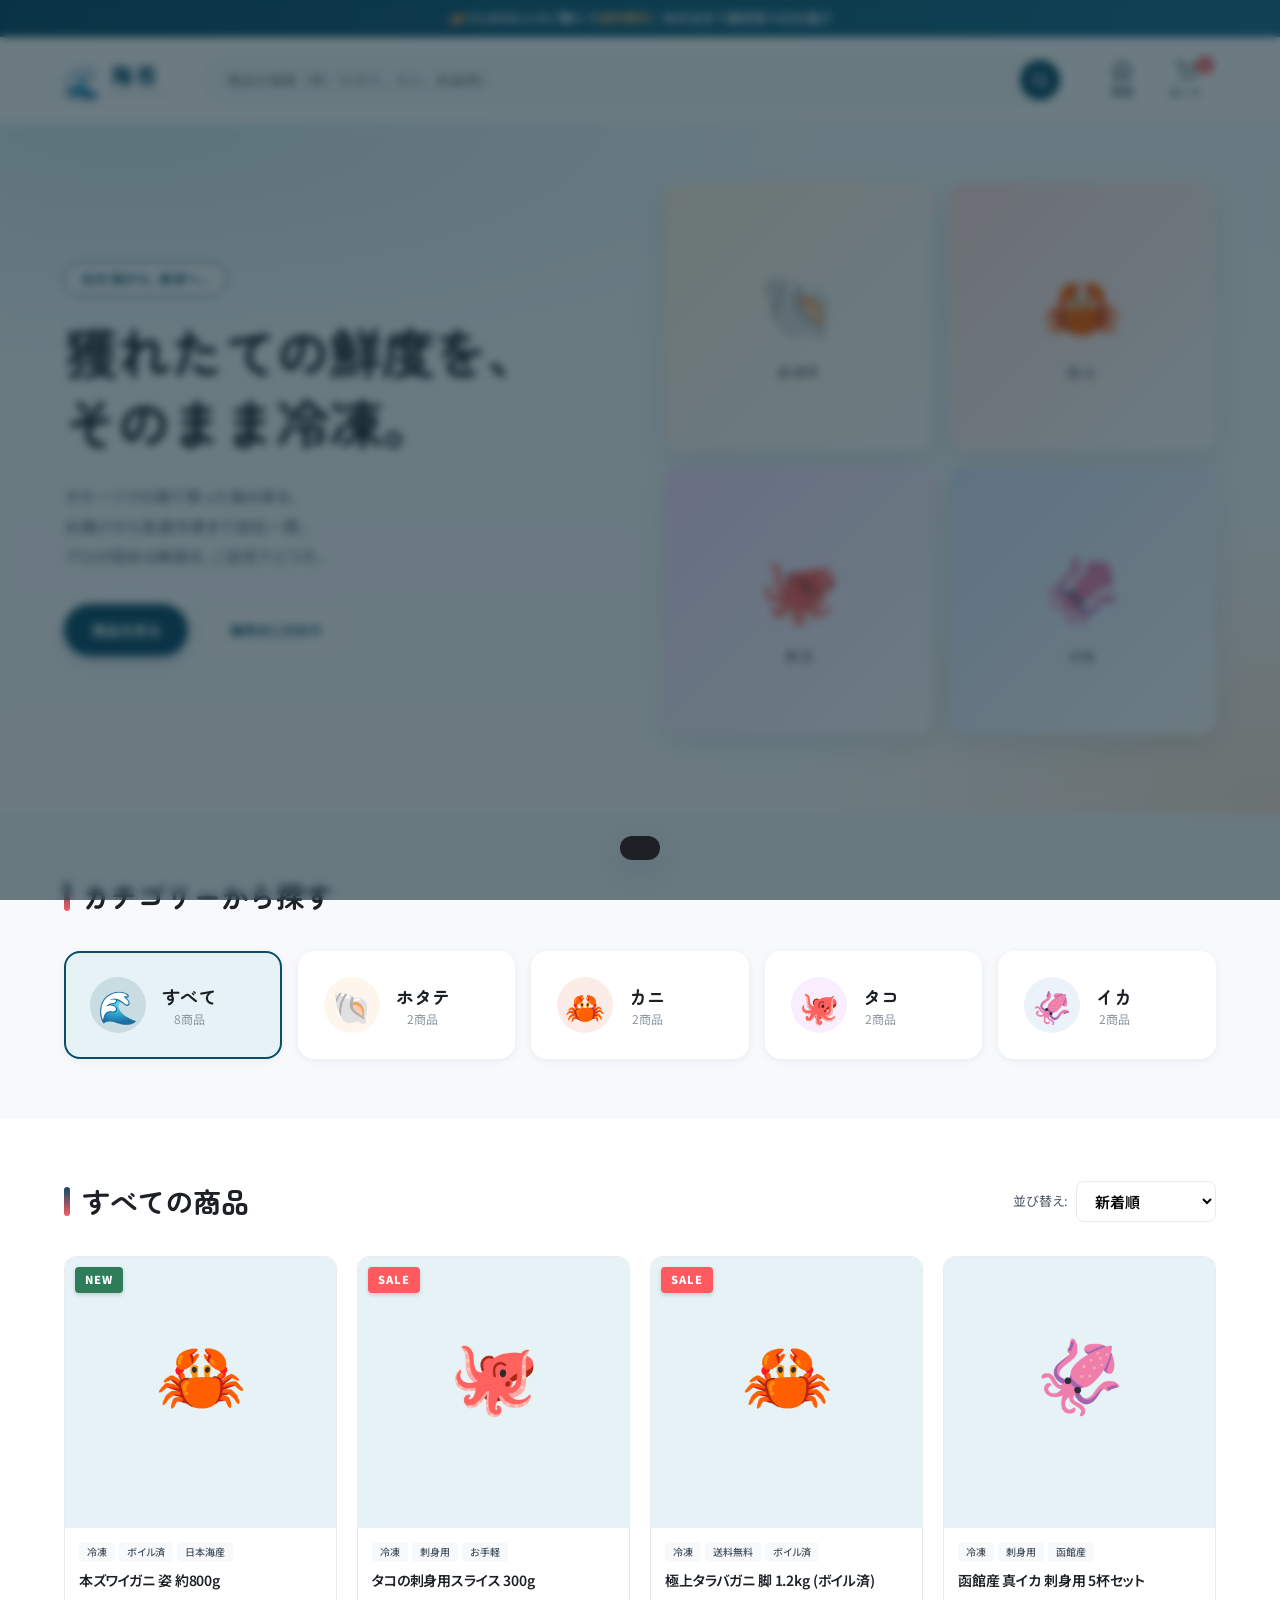
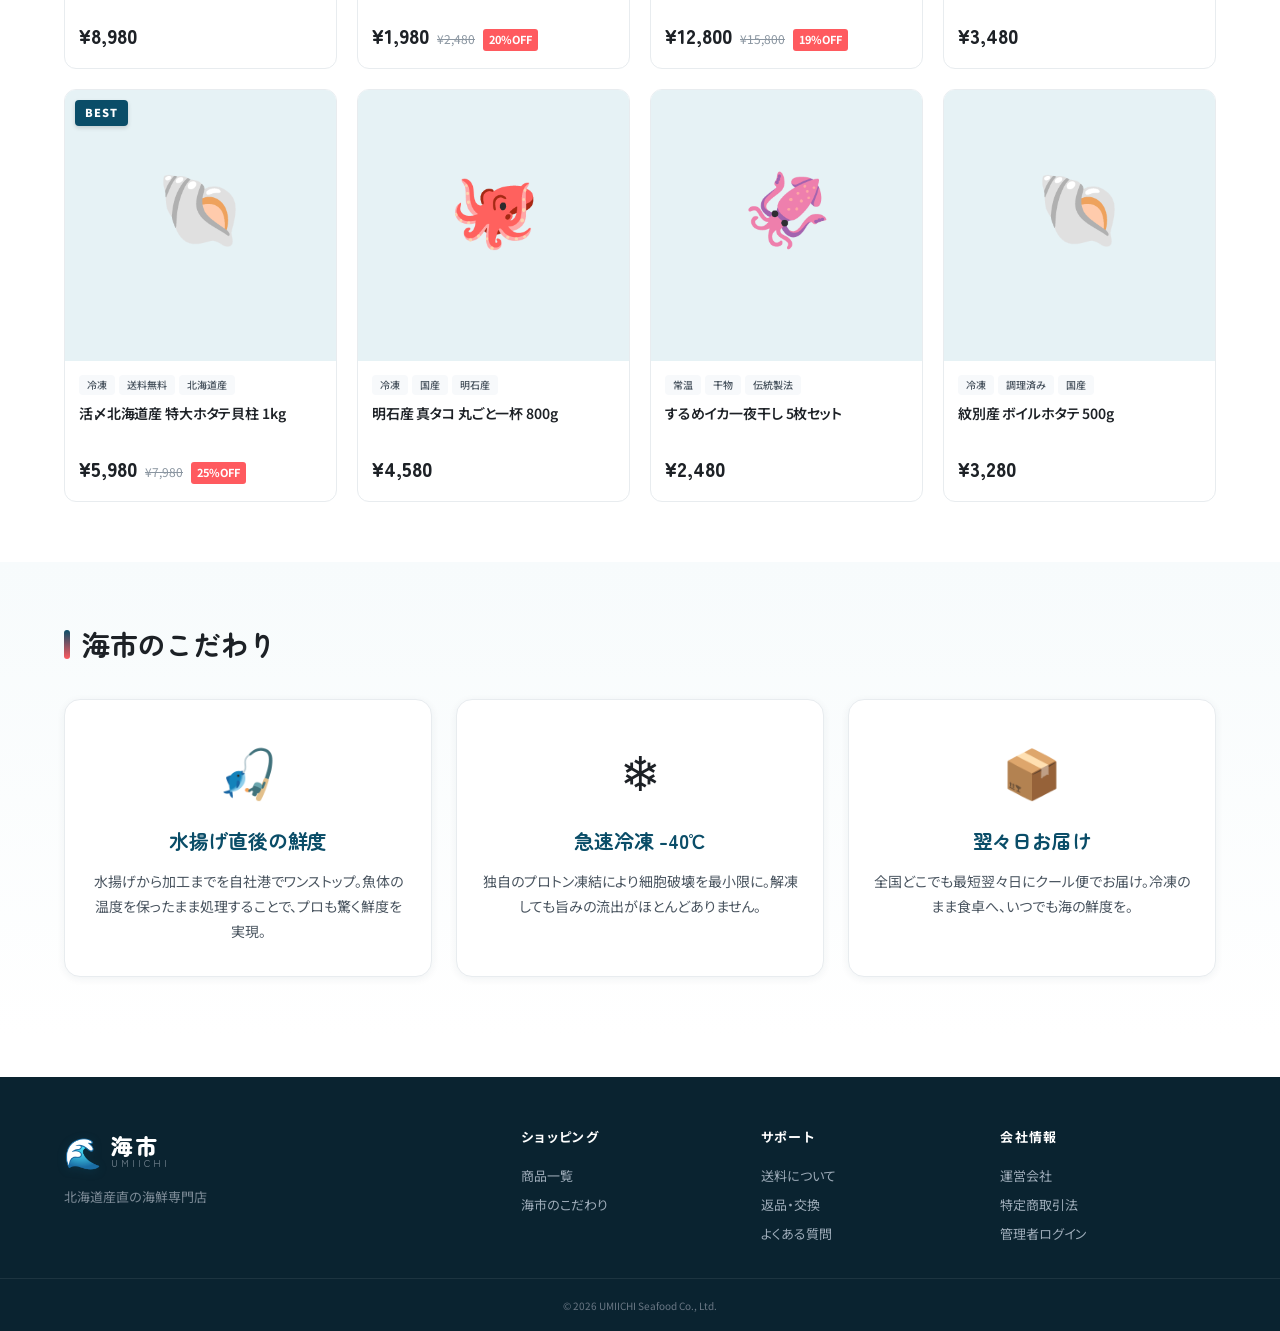
==== index.html @ 190d6d4a "Initial commit: 海市 EC サイト + 店舗管理ページ - 店舗ページ (index.html): Mercari風カードUI、カート、検索、モバイル対応 - 店舗管理ページ (adm" ====
<!DOCTYPE html>
<html lang="ja">
<head>
  <meta charset="UTF-8" />
  <meta name="viewport" content="width=device-width, initial-scale=1.0" />
  <title>海市 -UMIICHI- | 北海道産直 海鮮ECサイト</title>
  <meta name="description" content="北海道オホーツクから直送する新鮮なホタテ・カニ・タコ・イカの水産加工品通販サイト。活〆急速冷凍で鮮度そのまま、ご家庭へ。" />
  <link rel="preconnect" href="https://fonts.googleapis.com" />
  <link rel="preconnect" href="https://fonts.gstatic.com" crossorigin />
  <link href="https://fonts.googleapis.com/css2?family=Noto+Sans+JP:wght@400;500;700;900&family=Zen+Maru+Gothic:wght@500;700;900&display=swap" rel="stylesheet" />
  <link rel="stylesheet" href="css/style.css" />
</head>
<body>

  <!-- ======= TOP NOTICE BAR ======= -->
  <div class="notice-bar">
    <span class="notice-text">🚚 ¥5,000以上のご購入で<b>送料無料</b> / 本日注文で最短翌々日お届け</span>
  </div>

  <!-- ======= HEADER ======= -->
  <header class="site-header">
    <div class="header-inner">
      <a class="logo" href="index.html" aria-label="海市ホーム">
        <span class="logo-mark">🌊</span>
        <span class="logo-text">
          <b>海市</b><small>UMIICHI</small>
        </span>
      </a>

      <form class="search-box" onsubmit="event.preventDefault(); handleSearch();">
        <input id="searchInput" type="search" placeholder="商品を検索（例：ホタテ、カニ、刺身用）" />
        <button type="submit" aria-label="検索">
          <svg width="20" height="20" viewBox="0 0 24 24" fill="none" stroke="currentColor" stroke-width="2.2" stroke-linecap="round"><circle cx="11" cy="11" r="7"/><path d="m20 20-3.5-3.5"/></svg>
        </button>
      </form>

      <nav class="header-nav">
        <a href="admin.html" class="nav-link" title="店舗管理">
          <svg width="22" height="22" viewBox="0 0 24 24" fill="none" stroke="currentColor" stroke-width="2" stroke-linecap="round" stroke-linejoin="round"><path d="M3 9l9-7 9 7v11a2 2 0 0 1-2 2H5a2 2 0 0 1-2-2z"/><polyline points="9 22 9 12 15 12 15 22"/></svg>
          <span>管理</span>
        </a>
        <button class="nav-link cart-btn" onclick="openCart()" title="カート">
          <svg width="22" height="22" viewBox="0 0 24 24" fill="none" stroke="currentColor" stroke-width="2" stroke-linecap="round" stroke-linejoin="round"><circle cx="9" cy="21" r="1"/><circle cx="20" cy="21" r="1"/><path d="M1 1h4l2.68 13.39a2 2 0 0 0 2 1.61h9.72a2 2 0 0 0 2-1.61L23 6H6"/></svg>
          <span>カート</span>
          <span id="cartBadge" class="cart-badge" hidden>0</span>
        </button>
      </nav>
    </div>
  </header>

  <!-- ======= HERO ======= -->
  <section class="hero">
    <div class="hero-inner">
      <div class="hero-text">
        <p class="hero-lead">北の海から、食卓へ。</p>
        <h1 class="hero-title">獲れたての鮮度を、<br/>そのまま冷凍。</h1>
        <p class="hero-desc">オホーツクの海で育った海の幸を、<br/>水揚げから急速冷凍まで自社一貫。<br/>プロが認める鮮度を、ご自宅でどうぞ。</p>
        <div class="hero-cta">
          <a href="#products" class="btn-primary">商品を見る</a>
          <a href="#story" class="btn-ghost">海市のこだわり</a>
        </div>
      </div>
      <div class="hero-visual">
        <div class="hero-card hero-card-1">🐚<span>ホタテ</span></div>
        <div class="hero-card hero-card-2">🦀<span>カニ</span></div>
        <div class="hero-card hero-card-3">🐙<span>タコ</span></div>
        <div class="hero-card hero-card-4">🦑<span>イカ</span></div>
      </div>
    </div>
  </section>

  <!-- ======= CATEGORY BAR ======= -->
  <section class="category-bar" id="products">
    <div class="section-inner">
      <h2 class="section-title">カテゴリーから探す</h2>
      <div class="category-grid" id="categoryGrid"></div>
    </div>
  </section>

  <!-- ======= PRODUCT LIST ======= -->
  <section class="product-section">
    <div class="section-inner">
      <div class="product-header">
        <h2 class="section-title" id="productsTitle">すべての商品</h2>
        <div class="sort-box">
          <label>並び替え:
            <select id="sortSelect" onchange="renderProducts()">
              <option value="newest">新着順</option>
              <option value="price-asc">価格が安い順</option>
              <option value="price-desc">価格が高い順</option>
            </select>
          </label>
        </div>
      </div>
      <div class="product-grid" id="productGrid"></div>
      <div id="emptyState" class="empty-state" hidden>
        <p>該当する商品が見つかりませんでした。</p>
      </div>
    </div>
  </section>

  <!-- ======= STORY ======= -->
  <section class="story" id="story">
    <div class="section-inner">
      <h2 class="section-title">海市のこだわり</h2>
      <div class="story-grid">
        <div class="story-card">
          <div class="story-icon">🎣</div>
          <h3>水揚げ直後の鮮度</h3>
          <p>水揚げから加工までを自社港でワンストップ。魚体の温度を保ったまま処理することで、プロも驚く鮮度を実現。</p>
        </div>
        <div class="story-card">
          <div class="story-icon">❄️</div>
          <h3>急速冷凍 -40℃</h3>
          <p>独自のプロトン凍結により細胞破壊を最小限に。解凍しても旨みの流出がほとんどありません。</p>
        </div>
        <div class="story-card">
          <div class="story-icon">📦</div>
          <h3>翌々日お届け</h3>
          <p>全国どこでも最短翌々日にクール便でお届け。冷凍のまま食卓へ、いつでも海の鮮度を。</p>
        </div>
      </div>
    </div>
  </section>

  <!-- ======= FOOTER ======= -->
  <footer class="site-footer">
    <div class="footer-inner">
      <div class="footer-brand">
        <div class="logo">
          <span class="logo-mark">🌊</span>
          <span class="logo-text"><b>海市</b><small>UMIICHI</small></span>
        </div>
        <p class="footer-tag">北海道産直の海鮮専門店</p>
      </div>
      <div class="footer-links">
        <div>
          <h4>ショッピング</h4>
          <a href="#products">商品一覧</a>
          <a href="#story">海市のこだわり</a>
        </div>
        <div>
          <h4>サポート</h4>
          <a href="#">送料について</a>
          <a href="#">返品・交換</a>
          <a href="#">よくある質問</a>
        </div>
        <div>
          <h4>会社情報</h4>
          <a href="#">運営会社</a>
          <a href="#">特定商取引法</a>
          <a href="admin.html">管理者ログイン</a>
        </div>
      </div>
    </div>
    <div class="footer-bottom">
      <small>© 2026 UMIICHI Seafood Co., Ltd.</small>
    </div>
  </footer>

  <!-- ======= PRODUCT DETAIL MODAL ======= -->
  <div class="modal" id="productModal" hidden>
    <div class="modal-backdrop" onclick="closeModal()"></div>
    <div class="modal-panel">
      <button class="modal-close" onclick="closeModal()" aria-label="閉じる">✕</button>
      <div id="productDetail"></div>
    </div>
  </div>

  <!-- ======= CART DRAWER ======= -->
  <div class="cart-drawer" id="cartDrawer" hidden>
    <div class="cart-backdrop" onclick="closeCart()"></div>
    <aside class="cart-panel">
      <header class="cart-header">
        <h3>ショッピングカート</h3>
        <button class="cart-close" onclick="closeCart()" aria-label="閉じる">✕</button>
      </header>
      <div class="cart-body" id="cartBody"></div>
      <footer class="cart-footer" id="cartFooter"></footer>
    </aside>
  </div>

  <!-- ======= TOAST ======= -->
  <div class="toast" id="toast" hidden></div>

  <script src="js/data.js"></script>
  <script src="js/shop.js"></script>
</body>
</html>
---- css/style.css ----
/* =====================================================
   海市 -UMIICHI- EC サイトスタイル
   モダン / Mercari風カード / 海の色をアクセントに
   ===================================================== */

:root {
  --c-primary: #0a4d68;
  --c-primary-dark: #053447;
  --c-accent: #ff5a5f;
  --c-accent-dark: #e63946;
  --c-gold: #f5b971;
  --c-ink: #1d2126;
  --c-ink-2: #4a5560;
  --c-ink-3: #8b96a1;
  --c-line: #e8ecef;
  --c-line-2: #f2f5f7;
  --c-bg: #ffffff;
  --c-bg-soft: #f7f9fb;
  --c-bg-blue: #e6f2f5;
  --radius: 12px;
  --radius-lg: 16px;
  --shadow: 0 2px 8px rgba(14, 47, 64, .06);
  --shadow-lg: 0 10px 30px rgba(14, 47, 64, .12);
  --trans: .2s cubic-bezier(.4,.0,.2,1);
  --container: 1200px;
}

/* ==== Reset ==== */
*, *::before, *::after { box-sizing: border-box; }
html, body { margin: 0; padding: 0; }
body {
  font-family: 'Noto Sans JP', -apple-system, BlinkMacSystemFont, 'Segoe UI', system-ui, sans-serif;
  background: var(--c-bg);
  color: var(--c-ink);
  line-height: 1.6;
  -webkit-font-smoothing: antialiased;
  font-feature-settings: 'palt';
}
a { color: inherit; text-decoration: none; }
img { max-width: 100%; display: block; }
button { font-family: inherit; border: 0; background: none; cursor: pointer; color: inherit; }
h1, h2, h3, h4 { margin: 0; font-weight: 700; letter-spacing: -.01em; }
input, select, textarea { font-family: inherit; font-size: 15px; }

/* ==== Notice Bar ==== */
.notice-bar {
  background: linear-gradient(90deg, #0a4d68, #1a6f8e);
  color: #fff;
  text-align: center;
  font-size: 13px;
  padding: 8px 16px;
  font-weight: 500;
  letter-spacing: .02em;
}
.notice-bar b { color: var(--c-gold); }

/* ==== Header ==== */
.site-header {
  position: sticky; top: 0; z-index: 50;
  background: rgba(255,255,255,.97);
  backdrop-filter: blur(10px);
  border-bottom: 1px solid var(--c-line);
}
.header-inner {
  max-width: var(--container);
  margin: 0 auto;
  padding: 14px 24px;
  display: grid;
  grid-template-columns: auto 1fr auto;
  align-items: center;
  gap: 32px;
}
.logo {
  display: inline-flex; align-items: center; gap: 10px;
  font-family: 'Zen Maru Gothic', sans-serif;
}
.logo-mark { font-size: 30px; filter: drop-shadow(0 2px 4px rgba(10,77,104,.3)); }
.logo-text { display: flex; flex-direction: column; line-height: 1; }
.logo-text b { font-size: 22px; letter-spacing: .08em; color: var(--c-primary); font-weight: 900; }
.logo-text small { font-size: 10px; letter-spacing: .3em; color: var(--c-ink-3); margin-top: 2px; }

.search-box {
  display: flex;
  background: var(--c-bg-soft);
  border-radius: 999px;
  padding: 4px 4px 4px 20px;
  align-items: center;
  border: 1.5px solid transparent;
  transition: var(--trans);
}
.search-box:focus-within {
  background: #fff;
  border-color: var(--c-primary);
  box-shadow: 0 0 0 4px rgba(10,77,104,.08);
}
.search-box input {
  flex: 1;
  border: 0;
  background: transparent;
  outline: none;
  padding: 10px 4px;
  font-size: 14px;
}
.search-box button {
  width: 40px; height: 40px;
  display: grid; place-items: center;
  background: var(--c-primary);
  color: #fff;
  border-radius: 999px;
  transition: var(--trans);
}
.search-box button:hover { background: var(--c-primary-dark); }

.header-nav { display: flex; gap: 8px; align-items: center; }
.nav-link {
  position: relative;
  display: inline-flex; flex-direction: column; align-items: center;
  padding: 8px 14px;
  border-radius: 10px;
  font-size: 11px;
  font-weight: 600;
  color: var(--c-ink-2);
  transition: var(--trans);
}
.nav-link:hover { background: var(--c-bg-soft); color: var(--c-primary); }
.nav-link span { margin-top: 2px; }
.cart-badge {
  position: absolute; top: 2px; right: 2px;
  min-width: 18px; height: 18px;
  background: var(--c-accent);
  color: #fff;
  font-size: 10px;
  border-radius: 999px;
  display: grid; place-items: center;
  padding: 0 5px;
  font-weight: 700;
}

/* ==== Hero ==== */
.hero {
  background:
    radial-gradient(1200px 400px at 10% 0%, #d8ecf1 0%, transparent 60%),
    radial-gradient(800px 500px at 100% 100%, #fde6d3 0%, transparent 60%),
    linear-gradient(180deg, #f7fbfc 0%, #ffffff 100%);
  overflow: hidden;
}
.hero-inner {
  max-width: var(--container);
  margin: 0 auto;
  padding: 60px 24px 80px;
  display: grid;
  grid-template-columns: 1fr 1fr;
  gap: 50px;
  align-items: center;
}
.hero-lead {
  display: inline-block;
  background: #fff;
  border: 1.5px solid var(--c-primary);
  color: var(--c-primary);
  padding: 6px 16px;
  border-radius: 999px;
  font-size: 13px;
  font-weight: 700;
  letter-spacing: .1em;
  margin: 0 0 20px;
}
.hero-title {
  font-family: 'Zen Maru Gothic', sans-serif;
  font-size: clamp(32px, 4.5vw, 54px);
  line-height: 1.3;
  color: var(--c-ink);
  letter-spacing: -.02em;
  margin-bottom: 24px;
}
.hero-desc {
  color: var(--c-ink-2);
  font-size: 16px;
  line-height: 1.9;
  margin-bottom: 32px;
}
.hero-cta { display: flex; gap: 12px; flex-wrap: wrap; }
.btn-primary, .btn-ghost {
  padding: 14px 28px;
  border-radius: 999px;
  font-weight: 700;
  font-size: 14px;
  transition: var(--trans);
  display: inline-flex; align-items: center; gap: 8px;
}
.btn-primary {
  background: var(--c-primary);
  color: #fff;
  box-shadow: 0 6px 16px rgba(10,77,104,.25);
}
.btn-primary:hover { background: var(--c-primary-dark); transform: translateY(-2px); box-shadow: 0 10px 20px rgba(10,77,104,.3); }
.btn-ghost {
  background: #fff;
  color: var(--c-primary);
  border: 1.5px solid var(--c-line);
}
.btn-ghost:hover { border-color: var(--c-primary); background: var(--c-bg-blue); }

.hero-visual {
  display: grid;
  grid-template-columns: 1fr 1fr;
  gap: 16px;
  position: relative;
}
.hero-card {
  aspect-ratio: 1;
  background: #fff;
  border-radius: var(--radius-lg);
  box-shadow: var(--shadow-lg);
  display: flex; flex-direction: column;
  align-items: center; justify-content: center;
  font-size: 64px;
  gap: 8px;
  transition: transform .4s ease;
  position: relative;
  overflow: hidden;
}
.hero-card span {
  font-size: 14px;
  font-weight: 700;
  color: var(--c-ink-2);
  letter-spacing: .1em;
}
.hero-card::after {
  content: '';
  position: absolute; inset: 0;
  background: linear-gradient(135deg, transparent 60%, rgba(255,255,255,.4));
  pointer-events: none;
}
.hero-card:hover { transform: translateY(-4px) rotate(-1deg); }
.hero-card-1 { background: linear-gradient(135deg, #fff3e0, #fff); }
.hero-card-2 { background: linear-gradient(135deg, #ffe0dd, #fff); }
.hero-card-3 { background: linear-gradient(135deg, #f3e0ff, #fff); }
.hero-card-4 { background: linear-gradient(135deg, #dde8ff, #fff); }

/* ==== Section Common ==== */
.section-inner {
  max-width: var(--container);
  margin: 0 auto;
  padding: 60px 24px;
}
.section-title {
  font-family: 'Zen Maru Gothic', sans-serif;
  font-size: 28px;
  margin-bottom: 32px;
  position: relative;
  padding-left: 18px;
}
.section-title::before {
  content: '';
  position: absolute;
  left: 0; top: 8px; bottom: 8px;
  width: 6px;
  background: linear-gradient(180deg, var(--c-primary), var(--c-accent));
  border-radius: 3px;
}

/* ==== Category Bar ==== */
.category-bar { background: var(--c-bg-soft); }
.category-grid {
  display: grid;
  grid-template-columns: repeat(auto-fit, minmax(180px, 1fr));
  gap: 16px;
}
.category-card {
  background: #fff;
  border: 2px solid transparent;
  border-radius: var(--radius-lg);
  padding: 24px;
  display: flex; align-items: center; gap: 16px;
  transition: var(--trans);
  cursor: pointer;
  box-shadow: var(--shadow);
}
.category-card:hover {
  border-color: var(--c-primary);
  transform: translateY(-3px);
  box-shadow: var(--shadow-lg);
}
.category-card.active {
  border-color: var(--c-primary);
  background: var(--c-bg-blue);
}
.category-emoji {
  width: 56px; height: 56px;
  border-radius: 50%;
  display: grid; place-items: center;
  font-size: 32px;
  flex-shrink: 0;
}
.category-label b { display: block; font-size: 18px; font-family: 'Zen Maru Gothic', sans-serif; }
.category-label small { color: var(--c-ink-3); font-size: 12px; }

/* ==== Product Section ==== */
.product-section { background: var(--c-bg); }
.product-header {
  display: flex; align-items: center; justify-content: space-between;
  margin-bottom: 32px;
  flex-wrap: wrap;
  gap: 16px;
}
.product-header .section-title { margin-bottom: 0; }
.sort-box label {
  display: inline-flex; align-items: center; gap: 8px;
  font-size: 13px;
  color: var(--c-ink-2);
}
.sort-box select {
  padding: 8px 14px;
  border-radius: 8px;
  border: 1.5px solid var(--c-line);
  background: #fff;
  font-weight: 600;
  cursor: pointer;
  outline: none;
  transition: var(--trans);
}
.sort-box select:focus { border-color: var(--c-primary); }

.product-grid {
  display: grid;
  grid-template-columns: repeat(auto-fill, minmax(240px, 1fr));
  gap: 20px;
}
.product-card {
  background: #fff;
  border-radius: var(--radius);
  overflow: hidden;
  transition: var(--trans);
  cursor: pointer;
  border: 1px solid var(--c-line);
  display: flex; flex-direction: column;
}
.product-card:hover {
  transform: translateY(-4px);
  box-shadow: var(--shadow-lg);
  border-color: var(--c-primary);
}
.product-thumb {
  position: relative;
  aspect-ratio: 1;
  background: var(--c-bg-soft);
  overflow: hidden;
}
.product-thumb img {
  width: 100%; height: 100%;
  object-fit: cover;
  transition: transform .4s ease;
}
.product-card:hover .product-thumb img { transform: scale(1.05); }
.product-badge {
  position: absolute;
  top: 10px; left: 10px;
  padding: 4px 10px;
  font-size: 11px;
  font-weight: 900;
  letter-spacing: .08em;
  border-radius: 4px;
  color: #fff;
  box-shadow: 0 2px 4px rgba(0,0,0,.15);
}
.product-badge.BEST { background: var(--c-primary); }
.product-badge.SALE { background: var(--c-accent); }
.product-badge.NEW  { background: #2d7d5b; }
.stock-label {
  position: absolute;
  top: 10px; right: 10px;
  padding: 4px 8px;
  background: rgba(255,255,255,.95);
  border-radius: 4px;
  font-size: 10px;
  font-weight: 700;
  color: var(--c-ink-2);
}
.stock-label.low { color: var(--c-accent); }

.product-info {
  padding: 14px 14px 16px;
  display: flex; flex-direction: column;
  gap: 8px;
  flex: 1;
}
.product-tags { display: flex; gap: 4px; flex-wrap: wrap; }
.product-tag {
  font-size: 10px;
  padding: 2px 8px;
  background: var(--c-bg-soft);
  color: var(--c-ink-2);
  border-radius: 4px;
  font-weight: 500;
}
.product-name {
  font-size: 14px;
  font-weight: 600;
  line-height: 1.5;
  color: var(--c-ink);
  display: -webkit-box;
  -webkit-line-clamp: 2;
  -webkit-box-orient: vertical;
  overflow: hidden;
  min-height: 42px;
}
.product-price-row { display: flex; align-items: baseline; gap: 8px; margin-top: auto; }
.product-price {
  font-size: 20px;
  font-weight: 900;
  color: var(--c-ink);
  font-family: 'Zen Maru Gothic', sans-serif;
}
.product-price-original {
  font-size: 12px;
  color: var(--c-ink-3);
  text-decoration: line-through;
}
.product-discount {
  font-size: 11px;
  background: var(--c-accent);
  color: #fff;
  padding: 2px 6px;
  border-radius: 3px;
  font-weight: 700;
}

/* Empty */
.empty-state {
  text-align: center;
  padding: 80px 20px;
  color: var(--c-ink-3);
}

/* ==== Story ==== */
.story { background: linear-gradient(180deg, #f7fbfc, #fff); }
.story-grid {
  display: grid;
  grid-template-columns: repeat(auto-fit, minmax(260px, 1fr));
  gap: 24px;
}
.story-card {
  background: #fff;
  border-radius: var(--radius-lg);
  padding: 32px 24px;
  text-align: center;
  box-shadow: var(--shadow);
  transition: var(--trans);
  border: 1px solid var(--c-line);
}
.story-card:hover { transform: translateY(-4px); box-shadow: var(--shadow-lg); }
.story-icon { font-size: 48px; margin-bottom: 16px; }
.story-card h3 {
  font-family: 'Zen Maru Gothic', sans-serif;
  font-size: 20px;
  margin-bottom: 12px;
  color: var(--c-primary);
}
.story-card p {
  color: var(--c-ink-2);
  font-size: 14px;
  line-height: 1.8;
  margin: 0;
}

/* ==== Footer ==== */
.site-footer { background: #0a2330; color: #cfd7df; margin-top: 40px; }
.footer-inner {
  max-width: var(--container);
  margin: 0 auto;
  padding: 50px 24px 30px;
  display: grid;
  grid-template-columns: 1.2fr 2fr;
  gap: 40px;
}
.footer-brand .logo-text b { color: #fff; }
.footer-brand .logo-text small { color: #7d8b97; }
.footer-tag { font-size: 13px; color: #7d8b97; margin-top: 12px; }
.footer-links {
  display: grid;
  grid-template-columns: repeat(3, 1fr);
  gap: 24px;
}
.footer-links h4 {
  font-size: 13px;
  color: #fff;
  letter-spacing: .1em;
  margin-bottom: 14px;
}
.footer-links a {
  display: block;
  font-size: 13px;
  padding: 4px 0;
  color: #9dabb8;
  transition: var(--trans);
}
.footer-links a:hover { color: #fff; }
.footer-bottom {
  border-top: 1px solid rgba(255,255,255,.08);
  text-align: center;
  padding: 16px;
  color: #6a7784;
  font-size: 12px;
}

/* ==== Modal ==== */
.modal { position: fixed; inset: 0; z-index: 100; display: grid; place-items: center; }
.modal-backdrop { position: absolute; inset: 0; background: rgba(10,35,48,.6); backdrop-filter: blur(4px); animation: fade .2s; }
.modal-panel {
  position: relative;
  width: min(920px, 94vw);
  max-height: 92vh;
  background: #fff;
  border-radius: var(--radius-lg);
  overflow: auto;
  animation: rise .3s cubic-bezier(.16,1,.3,1);
  box-shadow: 0 30px 80px rgba(0,0,0,.3);
}
.modal-close {
  position: absolute; top: 14px; right: 14px;
  width: 36px; height: 36px;
  background: #fff;
  border-radius: 50%;
  box-shadow: var(--shadow);
  display: grid; place-items: center;
  font-size: 16px; z-index: 2;
  transition: var(--trans);
}
.modal-close:hover { background: var(--c-bg-soft); }
@keyframes fade { from { opacity: 0 } to { opacity: 1 } }
@keyframes rise { from { opacity: 0; transform: translateY(40px) scale(.97) } to { opacity: 1; transform: none } }

/* Product detail */
.pd-wrap { display: grid; grid-template-columns: 1fr 1fr; }
.pd-image {
  aspect-ratio: 1;
  background: var(--c-bg-soft);
  position: relative;
}
.pd-image img { width: 100%; height: 100%; object-fit: cover; }
.pd-image .product-badge { font-size: 13px; padding: 6px 14px; top: 16px; left: 16px; }
.pd-content { padding: 40px 36px; display: flex; flex-direction: column; gap: 14px; }
.pd-category {
  display: inline-flex; align-items: center; gap: 6px;
  align-self: flex-start;
  padding: 4px 12px;
  background: var(--c-bg-blue);
  color: var(--c-primary);
  border-radius: 999px;
  font-size: 12px;
  font-weight: 700;
}
.pd-title {
  font-family: 'Zen Maru Gothic', sans-serif;
  font-size: 24px;
  line-height: 1.4;
}
.pd-price-row { display: flex; align-items: baseline; gap: 12px; flex-wrap: wrap; }
.pd-price { font-size: 36px; font-weight: 900; color: var(--c-ink); font-family: 'Zen Maru Gothic', sans-serif; }
.pd-price-original { font-size: 15px; color: var(--c-ink-3); text-decoration: line-through; }
.pd-tax { font-size: 12px; color: var(--c-ink-3); margin-top: -8px; }
.pd-tags { display: flex; flex-wrap: wrap; gap: 6px; }
.pd-tags .product-tag { font-size: 11px; padding: 4px 10px; }
.pd-desc {
  font-size: 14px;
  line-height: 1.9;
  color: var(--c-ink-2);
  background: var(--c-bg-soft);
  padding: 16px;
  border-radius: 10px;
  border-left: 3px solid var(--c-primary);
}
.pd-stock { font-size: 13px; color: var(--c-ink-2); }
.pd-stock b { color: var(--c-primary); }
.pd-qty-row { display: flex; align-items: center; gap: 16px; margin-top: 10px; }
.pd-qty {
  display: inline-flex; align-items: center;
  border: 1.5px solid var(--c-line);
  border-radius: 999px;
  overflow: hidden;
}
.pd-qty button {
  width: 40px; height: 40px;
  font-size: 18px;
  font-weight: 700;
  color: var(--c-primary);
  transition: var(--trans);
}
.pd-qty button:hover { background: var(--c-bg-soft); }
.pd-qty input {
  width: 50px;
  text-align: center;
  border: 0;
  outline: none;
  font-weight: 700;
  font-size: 16px;
}
.pd-actions { display: flex; gap: 10px; margin-top: 8px; }
.pd-actions .btn-primary { flex: 1; padding: 16px; font-size: 15px; justify-content: center; }

/* ==== Cart Drawer ==== */
.cart-drawer { position: fixed; inset: 0; z-index: 100; }
.cart-backdrop { position: absolute; inset: 0; background: rgba(10,35,48,.6); backdrop-filter: blur(4px); animation: fade .2s; }
.cart-panel {
  position: absolute;
  right: 0; top: 0; bottom: 0;
  width: min(420px, 92vw);
  background: #fff;
  display: flex; flex-direction: column;
  animation: slideIn .3s cubic-bezier(.16,1,.3,1);
  box-shadow: -20px 0 50px rgba(0,0,0,.15);
}
@keyframes slideIn { from { transform: translateX(100%) } to { transform: none } }
.cart-header {
  display: flex; justify-content: space-between; align-items: center;
  padding: 20px 24px;
  border-bottom: 1px solid var(--c-line);
}
.cart-header h3 { font-size: 18px; }
.cart-close {
  width: 36px; height: 36px;
  border-radius: 50%;
  font-size: 16px;
  transition: var(--trans);
}
.cart-close:hover { background: var(--c-bg-soft); }
.cart-body { flex: 1; overflow-y: auto; padding: 12px 24px; }
.cart-empty {
  text-align: center;
  padding: 60px 20px;
  color: var(--c-ink-3);
}
.cart-empty-icon { font-size: 48px; margin-bottom: 16px; opacity: .5; }

.cart-item {
  display: grid;
  grid-template-columns: 70px 1fr auto;
  gap: 12px;
  padding: 16px 0;
  border-bottom: 1px dashed var(--c-line);
  align-items: center;
}
.cart-item img {
  width: 70px; height: 70px;
  border-radius: 8px;
  object-fit: cover;
  background: var(--c-bg-soft);
}
.cart-item-name {
  font-size: 13px;
  font-weight: 600;
  margin-bottom: 4px;
  line-height: 1.4;
  display: -webkit-box;
  -webkit-line-clamp: 2;
  -webkit-box-orient: vertical;
  overflow: hidden;
}
.cart-item-price { font-size: 14px; font-weight: 800; color: var(--c-primary); }
.cart-item-qty {
  display: flex; align-items: center;
  border: 1px solid var(--c-line);
  border-radius: 6px;
  font-size: 13px;
  margin-top: 6px;
  width: fit-content;
}
.cart-item-qty button { width: 26px; height: 26px; font-weight: 700; }
.cart-item-qty button:hover { background: var(--c-bg-soft); }
.cart-item-qty span { min-width: 28px; text-align: center; font-weight: 700; }
.cart-item-remove {
  font-size: 12px; color: var(--c-ink-3);
  text-decoration: underline;
  padding: 4px 8px;
  transition: var(--trans);
}
.cart-item-remove:hover { color: var(--c-accent); }

.cart-footer {
  border-top: 1px solid var(--c-line);
  padding: 20px 24px;
  background: var(--c-bg-soft);
}
.cart-summary { display: flex; justify-content: space-between; margin-bottom: 8px; font-size: 13px; color: var(--c-ink-2); }
.cart-total {
  display: flex; justify-content: space-between; align-items: baseline;
  margin: 12px 0 16px;
  padding-top: 12px;
  border-top: 1px solid var(--c-line);
}
.cart-total-label { font-weight: 700; }
.cart-total-value {
  font-size: 24px;
  font-weight: 900;
  color: var(--c-primary);
  font-family: 'Zen Maru Gothic', sans-serif;
}
.cart-footer .btn-primary { width: 100%; justify-content: center; padding: 16px; font-size: 15px; }

/* ==== Toast ==== */
.toast {
  position: fixed;
  left: 50%;
  bottom: 40px;
  transform: translateX(-50%);
  background: var(--c-ink);
  color: #fff;
  padding: 12px 20px;
  border-radius: 999px;
  box-shadow: var(--shadow-lg);
  font-size: 14px;
  font-weight: 600;
  z-index: 200;
  animation: toastRise .3s cubic-bezier(.16,1,.3,1);
  display: inline-flex; align-items: center; gap: 8px;
}
@keyframes toastRise { from { opacity: 0; transform: translate(-50%, 20px) } to { opacity: 1; transform: translate(-50%, 0) } }

/* ==== Responsive ==== */
@media (max-width: 840px) {
  .header-inner { grid-template-columns: auto 1fr; gap: 16px; padding: 12px 16px; }
  .search-box { grid-column: 1 / -1; padding-left: 16px; }
  .search-box input { padding: 8px 4px; font-size: 13px; }
  .header-nav { order: 2; }
  .hero-inner { grid-template-columns: 1fr; padding: 40px 16px 60px; gap: 30px; }
  .hero-title { font-size: 32px; }
  .section-inner { padding: 40px 16px; }
  .section-title { font-size: 22px; }
  .product-grid { grid-template-columns: repeat(2, 1fr); gap: 12px; }
  .product-name { font-size: 13px; }
  .product-price { font-size: 17px; }
  .pd-wrap { grid-template-columns: 1fr; }
  .pd-content { padding: 24px 20px; }
  .pd-title { font-size: 20px; }
  .pd-price { font-size: 28px; }
  .footer-inner { grid-template-columns: 1fr; }
  .footer-links { grid-template-columns: repeat(3, 1fr); gap: 12px; }
  .footer-links a { font-size: 12px; }
}
@media (max-width: 480px) {
  .hero-visual { gap: 10px; }
  .hero-card { font-size: 44px; }
  .hero-card span { font-size: 12px; }
  .category-grid { grid-template-columns: repeat(2, 1fr); gap: 8px; }
  .category-card { padding: 14px; gap: 10px; }
  .category-emoji { width: 44px; height: 44px; font-size: 24px; }
  .category-label b { font-size: 15px; }
  .category-label small { font-size: 10px; }
}
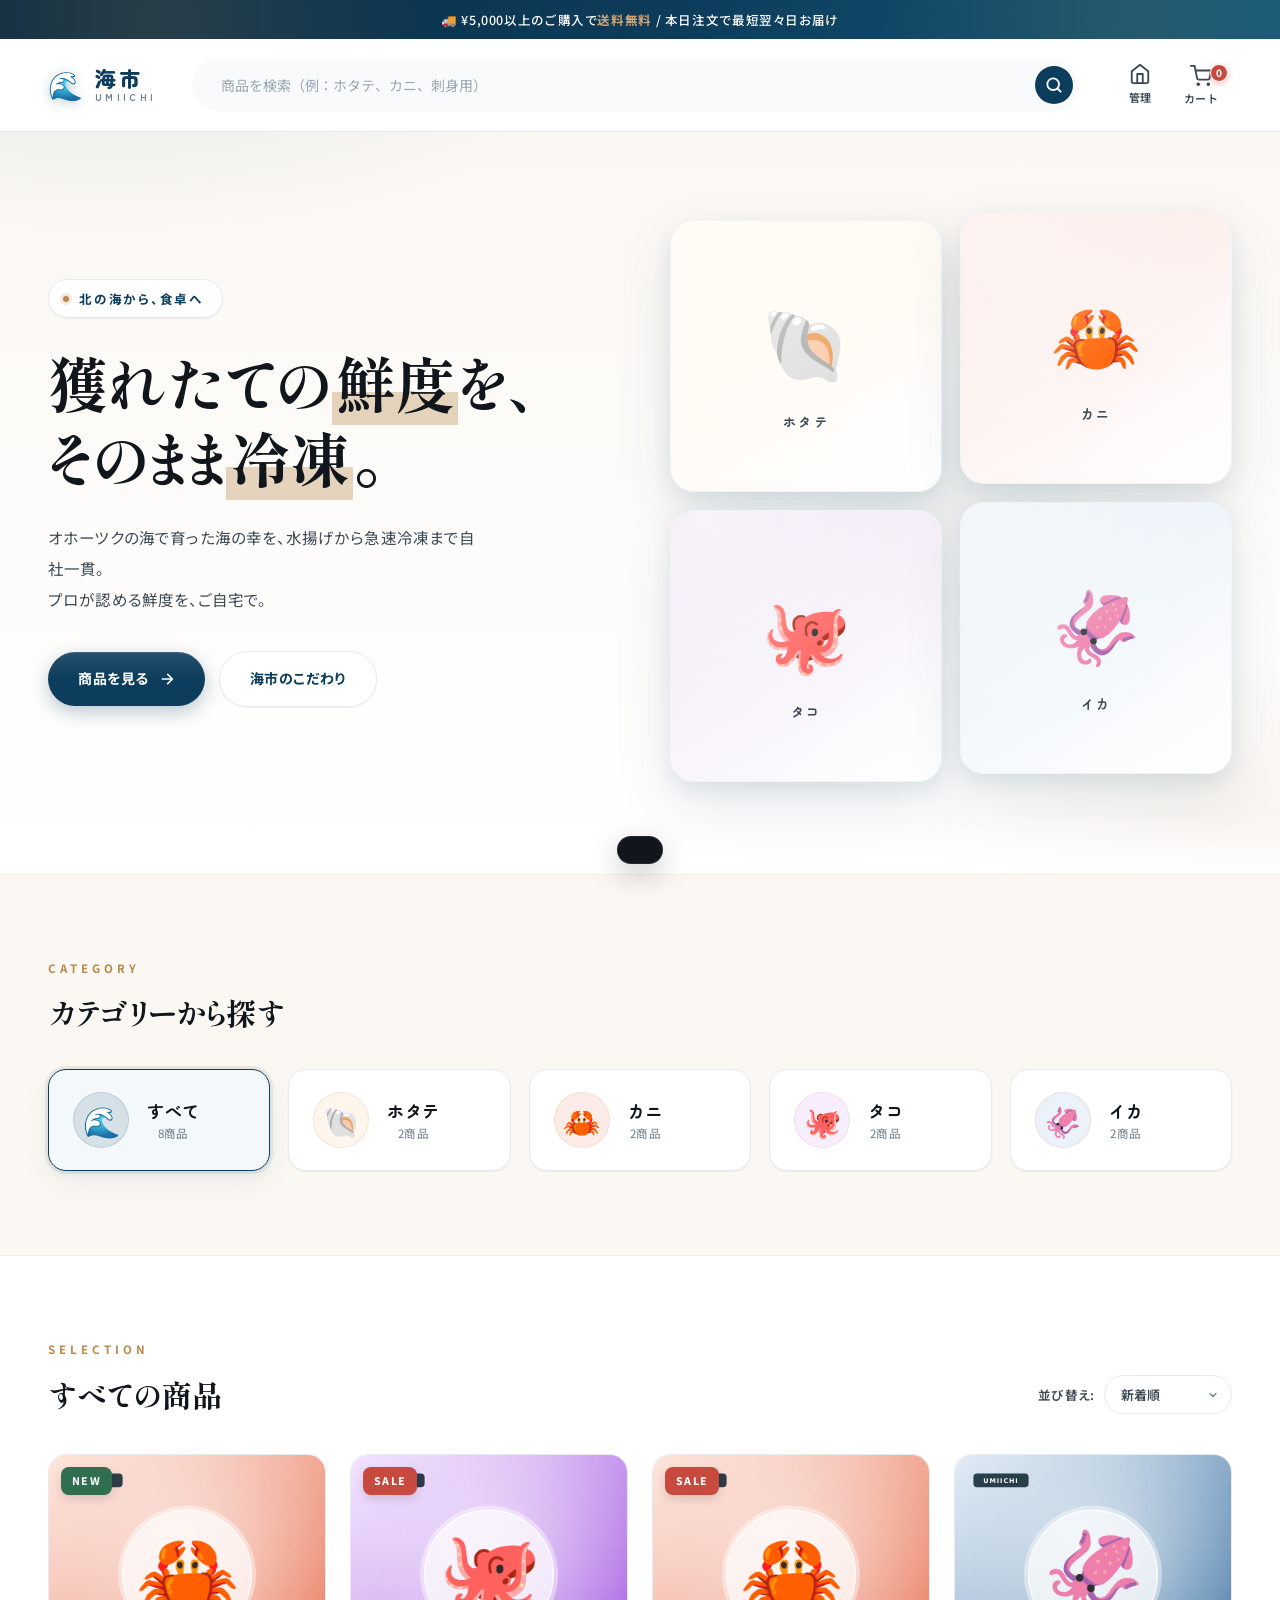
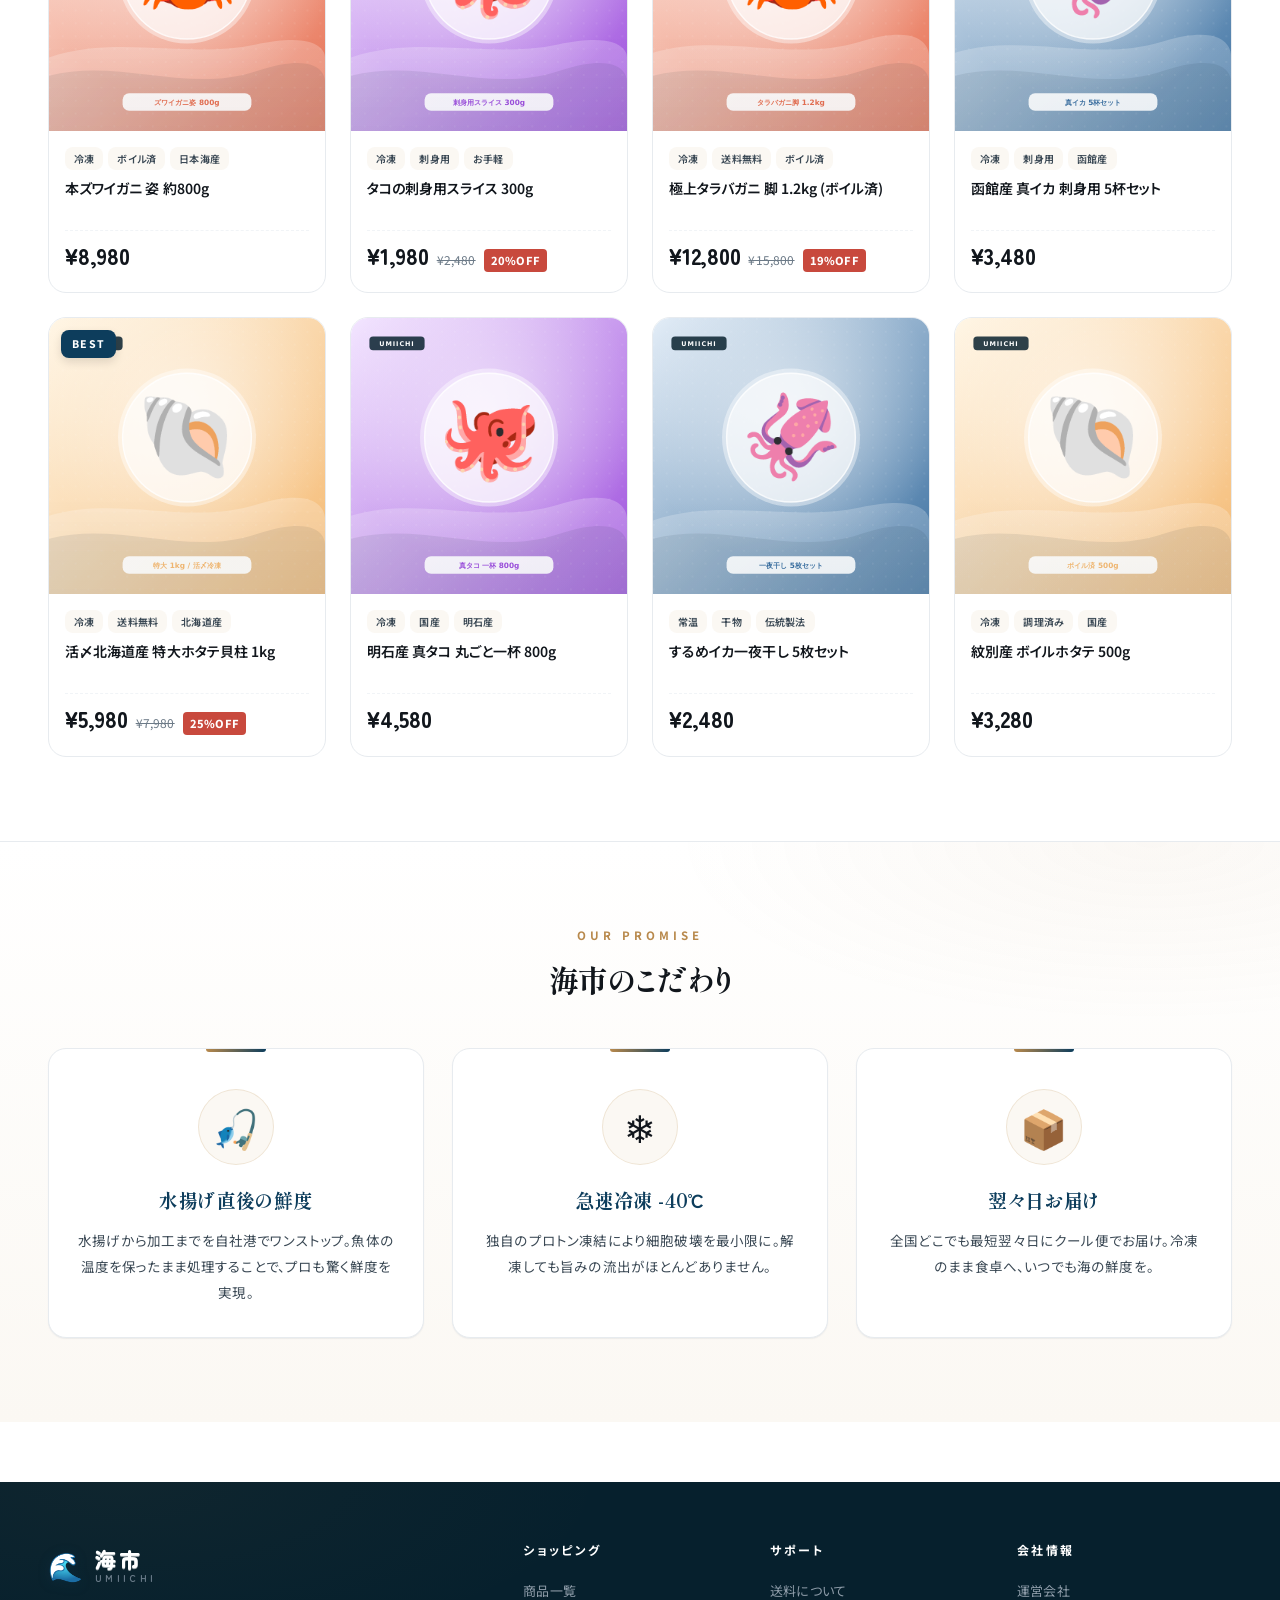
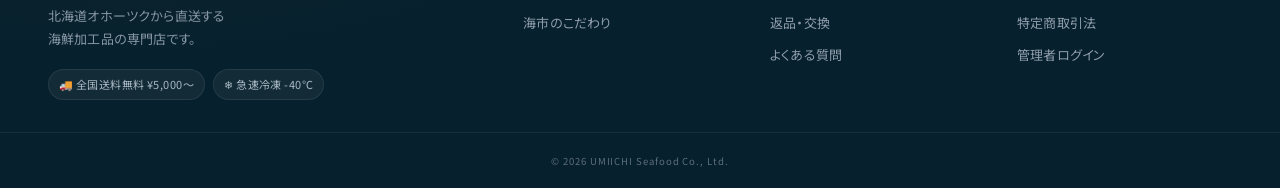
==== commit 477572c0: "refine: エディトリアル × プレミアム海産デザインへ全面刷新 新デザイントークンで全ページを洗練：和紙クリーム背景、深海ネイビー、 金茶、朱赤の四色和風パレット。Shippori Mincho" ====
--- a/index.html
+++ b/index.html
@@ -7,7 +7,7 @@
   <meta name="description" content="北海道オホーツクから直送する新鮮なホタテ・カニ・タコ・イカの水産加工品通販サイト。活〆急速冷凍で鮮度そのまま、ご家庭へ。" />
   <link rel="preconnect" href="https://fonts.googleapis.com" />
   <link rel="preconnect" href="https://fonts.gstatic.com" crossorigin />
-  <link href="https://fonts.googleapis.com/css2?family=Noto+Sans+JP:wght@400;500;700;900&family=Zen+Maru+Gothic:wght@500;700;900&display=swap" rel="stylesheet" />
+  <link href="https://fonts.googleapis.com/css2?family=Noto+Sans+JP:wght@400;500;700;900&family=Zen+Maru+Gothic:wght@500;700;900&family=Shippori+Mincho:wght@500;700&display=swap" rel="stylesheet" />
   <link rel="stylesheet" href="css/style.css" />
 </head>
 <body>
@@ -52,11 +52,14 @@
   <section class="hero">
     <div class="hero-inner">
       <div class="hero-text">
-        <p class="hero-lead">北の海から、食卓へ。</p>
-        <h1 class="hero-title">獲れたての鮮度を、<br/>そのまま冷凍。</h1>
-        <p class="hero-desc">オホーツクの海で育った海の幸を、<br/>水揚げから急速冷凍まで自社一貫。<br/>プロが認める鮮度を、ご自宅でどうぞ。</p>
+        <p class="hero-lead">北の海から、食卓へ</p>
+        <h1 class="hero-title">獲れたての<em>鮮度</em>を、<br/>そのまま<em>冷凍</em>。</h1>
+        <p class="hero-desc">オホーツクの海で育った海の幸を、水揚げから急速冷凍まで自社一貫。<br/>プロが認める鮮度を、ご自宅で。</p>
         <div class="hero-cta">
-          <a href="#products" class="btn-primary">商品を見る</a>
+          <a href="#products" class="btn-primary">
+            商品を見る
+            <svg width="16" height="16" viewBox="0 0 24 24" fill="none" stroke="currentColor" stroke-width="2.4" stroke-linecap="round"><path d="M5 12h14M13 5l7 7-7 7"/></svg>
+          </a>
           <a href="#story" class="btn-ghost">海市のこだわり</a>
         </div>
       </div>
@@ -72,7 +75,12 @@
   <!-- ======= CATEGORY BAR ======= -->
   <section class="category-bar" id="products">
     <div class="section-inner">
-      <h2 class="section-title">カテゴリーから探す</h2>
+      <div class="section-head" style="margin-bottom:36px">
+        <div>
+          <span class="section-eyebrow">CATEGORY</span>
+          <h2 class="section-title">カテゴリーから探す</h2>
+        </div>
+      </div>
       <div class="category-grid" id="categoryGrid"></div>
     </div>
   </section>
@@ -81,7 +89,10 @@
   <section class="product-section">
     <div class="section-inner">
       <div class="product-header">
-        <h2 class="section-title" id="productsTitle">すべての商品</h2>
+        <div>
+          <span class="section-eyebrow">SELECTION</span>
+          <h2 class="section-title" id="productsTitle">すべての商品</h2>
+        </div>
         <div class="sort-box">
           <label>並び替え:
             <select id="sortSelect" onchange="renderProducts()">
@@ -102,7 +113,12 @@
   <!-- ======= STORY ======= -->
   <section class="story" id="story">
     <div class="section-inner">
-      <h2 class="section-title">海市のこだわり</h2>
+      <div class="section-head" style="margin-bottom:48px">
+        <div style="text-align:center;width:100%">
+          <span class="section-eyebrow">OUR PROMISE</span>
+          <h2 class="section-title">海市のこだわり</h2>
+        </div>
+      </div>
       <div class="story-grid">
         <div class="story-card">
           <div class="story-icon">🎣</div>
@@ -131,7 +147,11 @@
           <span class="logo-mark">🌊</span>
           <span class="logo-text"><b>海市</b><small>UMIICHI</small></span>
         </div>
-        <p class="footer-tag">北海道産直の海鮮専門店</p>
+        <p class="footer-tag">北海道オホーツクから直送する<br/>海鮮加工品の専門店です。</p>
+        <div class="footer-meta">
+          <span class="footer-meta-chip">🚚 全国送料無料 ¥5,000～</span>
+          <span class="footer-meta-chip">❄️ 急速冷凍 -40℃</span>
+        </div>
       </div>
       <div class="footer-links">
         <div>
--- a/css/style.css
+++ b/css/style.css
@@ -1,345 +1,569 @@
 /* =====================================================
-   海市 -UMIICHI- EC サイトスタイル
-   モダン / Mercari風カード / 海の色をアクセントに
+   海市 -UMIICHI- EC サイト
+   洗練された日本の海産プレミアム — Editorial × Modern
    ===================================================== */
 
 :root {
-  --c-primary: #0a4d68;
-  --c-primary-dark: #053447;
-  --c-accent: #ff5a5f;
-  --c-accent-dark: #e63946;
-  --c-gold: #f5b971;
-  --c-ink: #1d2126;
-  --c-ink-2: #4a5560;
-  --c-ink-3: #8b96a1;
-  --c-line: #e8ecef;
-  --c-line-2: #f2f5f7;
-  --c-bg: #ffffff;
-  --c-bg-soft: #f7f9fb;
-  --c-bg-blue: #e6f2f5;
-  --radius: 12px;
-  --radius-lg: 16px;
-  --shadow: 0 2px 8px rgba(14, 47, 64, .06);
-  --shadow-lg: 0 10px 30px rgba(14, 47, 64, .12);
-  --trans: .2s cubic-bezier(.4,.0,.2,1);
-  --container: 1200px;
-}
-
-/* ==== Reset ==== */
+  /* ---- Color Palette (Refined) ---- */
+  --c-primary:        #0d3d5c;        /* 深海ネイビー */
+  --c-primary-deep:   #082a42;
+  --c-primary-soft:   #e8f0f4;
+  --c-primary-tint:   #f4f8fa;
+
+  --c-accent:         #c8493d;        /* 朱赤 — 控えめな朱 */
+  --c-accent-deep:    #a3382e;
+  --c-accent-soft:    #fbeae8;
+
+  --c-gold:           #b8894c;        /* 金茶 — 落ち着いた金 */
+  --c-gold-light:     #d4a574;
+  --c-gold-soft:      #f7eedf;
+
+  --c-paper:          #fbf8f3;        /* 和紙クリーム */
+  --c-paper-deep:     #f3ede2;
+
+  --c-success:        #2f6f4f;
+  --c-success-soft:   #e8f3ed;
+  --c-warn:           #b9772a;
+  --c-warn-soft:      #fbf1de;
+
+  --c-ink:            #11161c;        /* 墨 */
+  --c-ink-2:          #3a4854;
+  --c-ink-3:          #6c7a87;
+  --c-ink-4:          #9aa6b1;
+
+  --c-line:           #e7ebef;
+  --c-line-2:         #f1f4f7;
+  --c-line-3:         #f7f9fb;
+
+  --c-bg:             #ffffff;
+  --c-bg-soft:        #f8fafb;
+  --c-bg-blue:        #eef4f7;       /* 旧互換 */
+
+  /* ---- Radii ---- */
+  --r-sm: 8px;
+  --r-md: 12px;
+  --r-lg: 18px;
+  --r-xl: 24px;
+  --r-pill: 999px;
+  --radius: var(--r-md);
+  --radius-lg: var(--r-lg);
+
+  /* ---- Shadows (multi-layer, soft) ---- */
+  --shadow-xs:  0 1px 2px rgba(13, 61, 92, .04), 0 1px 1px rgba(13, 61, 92, .03);
+  --shadow-sm:  0 2px 4px rgba(13, 61, 92, .04), 0 4px 12px rgba(13, 61, 92, .04);
+  --shadow:     0 4px 10px rgba(13, 61, 92, .05), 0 12px 32px rgba(13, 61, 92, .06);
+  --shadow-lg:  0 8px 20px rgba(13, 61, 92, .08), 0 24px 60px rgba(13, 61, 92, .10);
+  --shadow-xl:  0 14px 40px rgba(13, 61, 92, .15), 0 30px 80px rgba(13, 61, 92, .14);
+
+  /* ---- Motion ---- */
+  --ease-out: cubic-bezier(.2, .9, .3, 1);
+  --ease-in-out: cubic-bezier(.7, .0, .3, 1);
+  --trans: .25s var(--ease-out);
+  --trans-slow: .45s var(--ease-out);
+
+  /* ---- Layout ---- */
+  --container: 1240px;
+  --container-narrow: 1080px;
+}
+
+/* ==== Reset & Base ==== */
 *, *::before, *::after { box-sizing: border-box; }
 html, body { margin: 0; padding: 0; }
+html { -webkit-tap-highlight-color: transparent; }
 body {
   font-family: 'Noto Sans JP', -apple-system, BlinkMacSystemFont, 'Segoe UI', system-ui, sans-serif;
   background: var(--c-bg);
   color: var(--c-ink);
-  line-height: 1.6;
+  line-height: 1.7;
   -webkit-font-smoothing: antialiased;
-  font-feature-settings: 'palt';
+  -moz-osx-font-smoothing: grayscale;
+  text-rendering: optimizeLegibility;
+  font-feature-settings: 'palt', 'kern';
+  letter-spacing: .01em;
 }
 a { color: inherit; text-decoration: none; }
-img { max-width: 100%; display: block; }
-button { font-family: inherit; border: 0; background: none; cursor: pointer; color: inherit; }
-h1, h2, h3, h4 { margin: 0; font-weight: 700; letter-spacing: -.01em; }
-input, select, textarea { font-family: inherit; font-size: 15px; }
-
-/* ==== Notice Bar ==== */
+img, svg { max-width: 100%; display: block; }
+button { font-family: inherit; border: 0; background: none; cursor: pointer; color: inherit; padding: 0; }
+h1, h2, h3, h4, h5 { margin: 0; font-weight: 700; letter-spacing: -.015em; line-height: 1.35; }
+input, select, textarea { font-family: inherit; font-size: 15px; color: inherit; }
+::selection { background: rgba(13, 61, 92, .14); color: var(--c-primary-deep); }
+
+/* Utility — tabular numerals for prices */
+.tnum, .product-price, .pd-price, .summary-total-value b, .stat-value, .o-total {
+  font-variant-numeric: tabular-nums;
+  font-feature-settings: 'tnum';
+}
+
+/* ==== Notice Bar — refined ==== */
 .notice-bar {
-  background: linear-gradient(90deg, #0a4d68, #1a6f8e);
+  background: linear-gradient(95deg, var(--c-primary-deep), var(--c-primary) 55%, #155a7a);
   color: #fff;
   text-align: center;
-  font-size: 13px;
-  padding: 8px 16px;
+  font-size: 12.5px;
+  padding: 9px 16px;
   font-weight: 500;
-  letter-spacing: .02em;
-}
-.notice-bar b { color: var(--c-gold); }
-
-/* ==== Header ==== */
+  letter-spacing: .05em;
+  position: relative;
+  overflow: hidden;
+}
+.notice-bar::before {
+  content: '';
+  position: absolute; inset: 0;
+  background-image:
+    radial-gradient(circle at 12% 50%, rgba(184,137,76,.18), transparent 25%),
+    radial-gradient(circle at 88% 50%, rgba(184,137,76,.12), transparent 22%);
+  pointer-events: none;
+}
+.notice-bar b { color: var(--c-gold-light); font-weight: 700; }
+
+/* ==== Header — cleaner, more confident ==== */
 .site-header {
   position: sticky; top: 0; z-index: 50;
-  background: rgba(255,255,255,.97);
-  backdrop-filter: blur(10px);
+  background: rgba(255, 255, 255, .88);
+  backdrop-filter: saturate(180%) blur(16px);
+  -webkit-backdrop-filter: saturate(180%) blur(16px);
   border-bottom: 1px solid var(--c-line);
 }
 .header-inner {
   max-width: var(--container);
   margin: 0 auto;
-  padding: 14px 24px;
+  padding: 16px 28px;
   display: grid;
   grid-template-columns: auto 1fr auto;
   align-items: center;
-  gap: 32px;
+  gap: 36px;
 }
 .logo {
-  display: inline-flex; align-items: center; gap: 10px;
-  font-family: 'Zen Maru Gothic', sans-serif;
-}
-.logo-mark { font-size: 30px; filter: drop-shadow(0 2px 4px rgba(10,77,104,.3)); }
+  display: inline-flex; align-items: center; gap: 12px;
+  font-family: 'Zen Maru Gothic', serif;
+  position: relative;
+}
+.logo-mark {
+  font-size: 28px;
+  filter: drop-shadow(0 2px 6px rgba(13, 61, 92, .25));
+  transition: var(--trans);
+}
+.logo:hover .logo-mark { transform: rotate(-6deg) scale(1.04); }
 .logo-text { display: flex; flex-direction: column; line-height: 1; }
-.logo-text b { font-size: 22px; letter-spacing: .08em; color: var(--c-primary); font-weight: 900; }
-.logo-text small { font-size: 10px; letter-spacing: .3em; color: var(--c-ink-3); margin-top: 2px; }
+.logo-text b {
+  font-size: 21px;
+  letter-spacing: .12em;
+  color: var(--c-primary);
+  font-weight: 900;
+  text-shadow: 0 1px 0 rgba(255,255,255,.6);
+}
+.logo-text small {
+  font-size: 9.5px;
+  letter-spacing: .35em;
+  color: var(--c-ink-3);
+  margin-top: 4px;
+  font-weight: 600;
+}
 
 .search-box {
   display: flex;
   background: var(--c-bg-soft);
-  border-radius: 999px;
-  padding: 4px 4px 4px 20px;
+  border-radius: var(--r-pill);
+  padding: 4px 5px 4px 22px;
   align-items: center;
   border: 1.5px solid transparent;
   transition: var(--trans);
+  box-shadow: inset 0 1px 0 rgba(255,255,255,.5);
 }
 .search-box:focus-within {
   background: #fff;
   border-color: var(--c-primary);
-  box-shadow: 0 0 0 4px rgba(10,77,104,.08);
+  box-shadow: 0 0 0 4px rgba(13, 61, 92, .08);
 }
 .search-box input {
   flex: 1;
   border: 0;
   background: transparent;
   outline: none;
-  padding: 10px 4px;
+  padding: 11px 6px;
   font-size: 14px;
-}
+  color: var(--c-ink);
+}
+.search-box input::placeholder { color: var(--c-ink-4); }
 .search-box button {
-  width: 40px; height: 40px;
+  width: 38px; height: 38px;
   display: grid; place-items: center;
   background: var(--c-primary);
   color: #fff;
-  border-radius: 999px;
-  transition: var(--trans);
-}
-.search-box button:hover { background: var(--c-primary-dark); }
-
-.header-nav { display: flex; gap: 8px; align-items: center; }
+  border-radius: var(--r-pill);
+  transition: var(--trans);
+}
+.search-box button:hover { background: var(--c-primary-deep); transform: scale(1.04); }
+
+.header-nav { display: flex; gap: 4px; align-items: center; }
 .nav-link {
   position: relative;
   display: inline-flex; flex-direction: column; align-items: center;
   padding: 8px 14px;
-  border-radius: 10px;
+  border-radius: var(--r-md);
   font-size: 11px;
   font-weight: 600;
   color: var(--c-ink-2);
+  letter-spacing: .04em;
   transition: var(--trans);
 }
 .nav-link:hover { background: var(--c-bg-soft); color: var(--c-primary); }
-.nav-link span { margin-top: 2px; }
+.nav-link span { margin-top: 3px; }
 .cart-badge {
-  position: absolute; top: 2px; right: 2px;
+  position: absolute; top: 4px; right: 4px;
   min-width: 18px; height: 18px;
   background: var(--c-accent);
   color: #fff;
   font-size: 10px;
-  border-radius: 999px;
+  border-radius: var(--r-pill);
   display: grid; place-items: center;
   padding: 0 5px;
-  font-weight: 700;
-}
-
-/* ==== Hero ==== */
+  font-weight: 800;
+  box-shadow: 0 2px 6px rgba(200, 73, 61, .35);
+  border: 1.5px solid #fff;
+}
+
+/* ==== Hero — editorial ==== */
 .hero {
+  position: relative;
   background:
-    radial-gradient(1200px 400px at 10% 0%, #d8ecf1 0%, transparent 60%),
-    radial-gradient(800px 500px at 100% 100%, #fde6d3 0%, transparent 60%),
-    linear-gradient(180deg, #f7fbfc 0%, #ffffff 100%);
+    radial-gradient(900px 320px at 8% -10%, rgba(13, 61, 92, .07), transparent 55%),
+    radial-gradient(700px 400px at 100% 100%, rgba(184, 137, 76, .10), transparent 55%),
+    linear-gradient(180deg, var(--c-paper) 0%, #ffffff 100%);
   overflow: hidden;
+}
+.hero::after {
+  content: '';
+  position: absolute;
+  left: 0; right: 0; bottom: 0;
+  height: 60px;
+  background: linear-gradient(180deg, transparent, var(--c-bg));
+  pointer-events: none;
 }
 .hero-inner {
   max-width: var(--container);
   margin: 0 auto;
-  padding: 60px 24px 80px;
+  padding: 80px 28px 100px;
   display: grid;
   grid-template-columns: 1fr 1fr;
-  gap: 50px;
+  gap: 60px;
   align-items: center;
+  position: relative;
+  z-index: 1;
 }
 .hero-lead {
+  display: inline-flex;
+  align-items: center;
+  gap: 10px;
+  background: #fff;
+  border: 1px solid var(--c-line);
+  color: var(--c-primary);
+  padding: 8px 18px 8px 14px;
+  border-radius: var(--r-pill);
+  font-size: 12.5px;
+  font-weight: 700;
+  letter-spacing: .14em;
+  margin: 0 0 26px;
+  box-shadow: var(--shadow-xs);
+}
+.hero-lead::before {
+  content: '';
   display: inline-block;
-  background: #fff;
-  border: 1.5px solid var(--c-primary);
-  color: var(--c-primary);
-  padding: 6px 16px;
-  border-radius: 999px;
-  font-size: 13px;
-  font-weight: 700;
-  letter-spacing: .1em;
-  margin: 0 0 20px;
+  width: 6px; height: 6px;
+  background: var(--c-gold);
+  border-radius: 50%;
+  box-shadow: 0 0 0 3px rgba(184, 137, 76, .18);
 }
 .hero-title {
-  font-family: 'Zen Maru Gothic', sans-serif;
-  font-size: clamp(32px, 4.5vw, 54px);
-  line-height: 1.3;
-  color: var(--c-ink);
-  letter-spacing: -.02em;
-  margin-bottom: 24px;
+  font-family: 'Shippori Mincho', 'Zen Maru Gothic', serif;
+  font-size: clamp(36px, 5vw, 60px);
+  line-height: 1.25;
+  color: var(--c-ink);
+  letter-spacing: -.015em;
+  margin-bottom: 28px;
+  font-weight: 700;
+}
+.hero-title em {
+  font-style: normal;
+  background: linear-gradient(180deg, transparent 62%, rgba(184, 137, 76, .35) 62%);
+  padding: 0 4px;
 }
 .hero-desc {
   color: var(--c-ink-2);
-  font-size: 16px;
-  line-height: 1.9;
-  margin-bottom: 32px;
-}
-.hero-cta { display: flex; gap: 12px; flex-wrap: wrap; }
+  font-size: 15.5px;
+  line-height: 2.0;
+  margin-bottom: 36px;
+  max-width: 28em;
+}
+.hero-cta { display: flex; gap: 14px; flex-wrap: wrap; align-items: center; }
+
 .btn-primary, .btn-ghost {
-  padding: 14px 28px;
-  border-radius: 999px;
+  position: relative;
+  padding: 15px 30px;
+  border-radius: var(--r-pill);
   font-weight: 700;
   font-size: 14px;
   transition: var(--trans);
-  display: inline-flex; align-items: center; gap: 8px;
+  display: inline-flex; align-items: center; gap: 10px;
+  letter-spacing: .04em;
+  white-space: nowrap;
 }
 .btn-primary {
   background: var(--c-primary);
   color: #fff;
-  box-shadow: 0 6px 16px rgba(10,77,104,.25);
-}
-.btn-primary:hover { background: var(--c-primary-dark); transform: translateY(-2px); box-shadow: 0 10px 20px rgba(10,77,104,.3); }
+  box-shadow: 0 6px 18px rgba(13, 61, 92, .28), inset 0 1px 0 rgba(255,255,255,.12);
+}
+.btn-primary::after {
+  content: '';
+  position: absolute; inset: 0;
+  border-radius: inherit;
+  background: linear-gradient(180deg, rgba(255,255,255,.10), transparent 50%);
+  pointer-events: none;
+}
+.btn-primary:hover {
+  background: var(--c-primary-deep);
+  transform: translateY(-1px);
+  box-shadow: 0 12px 28px rgba(13, 61, 92, .35), inset 0 1px 0 rgba(255,255,255,.12);
+}
+.btn-primary:active { transform: translateY(0); }
 .btn-ghost {
   background: #fff;
   color: var(--c-primary);
   border: 1.5px solid var(--c-line);
-}
-.btn-ghost:hover { border-color: var(--c-primary); background: var(--c-bg-blue); }
+  box-shadow: var(--shadow-xs);
+}
+.btn-ghost:hover {
+  border-color: var(--c-primary);
+  color: var(--c-primary-deep);
+  background: var(--c-primary-tint);
+  transform: translateY(-1px);
+}
+.btn-link {
+  font-size: 13px;
+  color: var(--c-primary);
+  font-weight: 700;
+  padding: 6px 4px;
+  border-bottom: 1.5px solid transparent;
+  transition: var(--trans);
+}
+.btn-link:hover { border-color: var(--c-primary); }
 
 .hero-visual {
+  position: relative;
   display: grid;
   grid-template-columns: 1fr 1fr;
-  gap: 16px;
-  position: relative;
+  gap: 18px;
+}
+.hero-visual::before {
+  content: '';
+  position: absolute;
+  inset: -30px -30px -30px -30px;
+  background: radial-gradient(circle at 50% 50%, rgba(13, 61, 92, .04), transparent 70%);
+  pointer-events: none;
+  z-index: 0;
 }
 .hero-card {
+  position: relative;
   aspect-ratio: 1;
   background: #fff;
-  border-radius: var(--radius-lg);
+  border-radius: var(--r-xl);
   box-shadow: var(--shadow-lg);
   display: flex; flex-direction: column;
   align-items: center; justify-content: center;
-  font-size: 64px;
-  gap: 8px;
-  transition: transform .4s ease;
-  position: relative;
+  font-size: 72px;
+  gap: 10px;
+  transition: transform .5s var(--ease-out), box-shadow .5s var(--ease-out);
   overflow: hidden;
+  border: 1px solid var(--c-line-2);
+  z-index: 1;
 }
 .hero-card span {
-  font-size: 14px;
+  font-size: 13px;
   font-weight: 700;
   color: var(--c-ink-2);
-  letter-spacing: .1em;
+  letter-spacing: .18em;
+  font-family: 'Zen Maru Gothic', sans-serif;
+}
+.hero-card::before {
+  content: '';
+  position: absolute;
+  top: -50%; left: -50%;
+  width: 200%; height: 200%;
+  background: radial-gradient(circle at 30% 25%, rgba(255,255,255,.5), transparent 40%);
+  pointer-events: none;
 }
 .hero-card::after {
   content: '';
   position: absolute; inset: 0;
-  background: linear-gradient(135deg, transparent 60%, rgba(255,255,255,.4));
+  background: linear-gradient(135deg, transparent 60%, rgba(255,255,255,.35));
   pointer-events: none;
 }
-.hero-card:hover { transform: translateY(-4px) rotate(-1deg); }
-.hero-card-1 { background: linear-gradient(135deg, #fff3e0, #fff); }
-.hero-card-2 { background: linear-gradient(135deg, #ffe0dd, #fff); }
-.hero-card-3 { background: linear-gradient(135deg, #f3e0ff, #fff); }
-.hero-card-4 { background: linear-gradient(135deg, #dde8ff, #fff); }
+.hero-card:hover {
+  transform: translateY(-6px);
+  box-shadow: var(--shadow-xl);
+}
+.hero-card:nth-child(odd) { transform: translateY(8px); }
+.hero-card:nth-child(odd):hover { transform: translateY(2px); }
+.hero-card-1 { background: linear-gradient(150deg, #fff8ec, #fff); }
+.hero-card-2 { background: linear-gradient(150deg, #fbe7e3, #fff); }
+.hero-card-3 { background: linear-gradient(150deg, #efe6f5, #fff); }
+.hero-card-4 { background: linear-gradient(150deg, #e6eff7, #fff); }
 
 /* ==== Section Common ==== */
 .section-inner {
   max-width: var(--container);
   margin: 0 auto;
-  padding: 60px 24px;
+  padding: 84px 28px;
 }
 .section-title {
-  font-family: 'Zen Maru Gothic', sans-serif;
-  font-size: 28px;
-  margin-bottom: 32px;
-  position: relative;
-  padding-left: 18px;
-}
-.section-title::before {
-  content: '';
-  position: absolute;
-  left: 0; top: 8px; bottom: 8px;
-  width: 6px;
-  background: linear-gradient(180deg, var(--c-primary), var(--c-accent));
-  border-radius: 3px;
-}
-
-/* ==== Category Bar ==== */
-.category-bar { background: var(--c-bg-soft); }
+  font-family: 'Shippori Mincho', 'Zen Maru Gothic', serif;
+  font-size: 30px;
+  margin-bottom: 8px;
+  letter-spacing: -.01em;
+  color: var(--c-ink);
+  font-weight: 700;
+}
+.section-eyebrow {
+  display: block;
+  font-family: 'Noto Sans JP', sans-serif;
+  font-size: 11.5px;
+  font-weight: 700;
+  letter-spacing: .35em;
+  color: var(--c-gold);
+  text-transform: uppercase;
+  margin-bottom: 14px;
+}
+.section-head {
+  display: flex; align-items: center; justify-content: space-between;
+  margin-bottom: 36px;
+  flex-wrap: wrap;
+  gap: 20px;
+}
+.section-head .section-title { margin-bottom: 0; }
+
+/* ==== Category — refined cards ==== */
+.category-bar {
+  background: var(--c-paper);
+  border-top: 1px solid var(--c-paper-deep);
+  border-bottom: 1px solid var(--c-paper-deep);
+}
 .category-grid {
   display: grid;
-  grid-template-columns: repeat(auto-fit, minmax(180px, 1fr));
-  gap: 16px;
+  grid-template-columns: repeat(auto-fit, minmax(200px, 1fr));
+  gap: 18px;
 }
 .category-card {
   background: #fff;
-  border: 2px solid transparent;
-  border-radius: var(--radius-lg);
-  padding: 24px;
-  display: flex; align-items: center; gap: 16px;
+  border: 1px solid var(--c-line);
+  border-radius: var(--r-lg);
+  padding: 22px 24px;
+  display: flex; align-items: center; gap: 18px;
   transition: var(--trans);
   cursor: pointer;
-  box-shadow: var(--shadow);
+  box-shadow: var(--shadow-xs);
+  position: relative;
+  overflow: hidden;
+}
+.category-card::after {
+  content: '';
+  position: absolute;
+  inset: 0;
+  background: linear-gradient(135deg, rgba(13, 61, 92, 0), rgba(13, 61, 92, 0));
+  transition: var(--trans);
+  pointer-events: none;
 }
 .category-card:hover {
   border-color: var(--c-primary);
   transform: translateY(-3px);
-  box-shadow: var(--shadow-lg);
+  box-shadow: var(--shadow);
+}
+.category-card:hover::after {
+  background: linear-gradient(135deg, rgba(13, 61, 92, .03), rgba(184,137,76,.03));
 }
 .category-card.active {
   border-color: var(--c-primary);
-  background: var(--c-bg-blue);
+  background: var(--c-primary-tint);
+  box-shadow: 0 0 0 3px rgba(13, 61, 92, .08), var(--shadow);
 }
 .category-emoji {
   width: 56px; height: 56px;
   border-radius: 50%;
   display: grid; place-items: center;
-  font-size: 32px;
+  font-size: 30px;
   flex-shrink: 0;
-}
-.category-label b { display: block; font-size: 18px; font-family: 'Zen Maru Gothic', sans-serif; }
-.category-label small { color: var(--c-ink-3); font-size: 12px; }
+  background: var(--c-paper);
+  box-shadow: inset 0 0 0 1px rgba(184, 137, 76, .15);
+}
+.category-card.active .category-emoji {
+  background: #fff;
+  box-shadow: inset 0 0 0 1px rgba(13, 61, 92, .12);
+}
+.category-label b {
+  display: block;
+  font-size: 17px;
+  font-family: 'Zen Maru Gothic', sans-serif;
+  font-weight: 700;
+  color: var(--c-ink);
+  letter-spacing: .03em;
+}
+.category-label small {
+  color: var(--c-ink-3);
+  font-size: 11.5px;
+  letter-spacing: .04em;
+}
 
 /* ==== Product Section ==== */
 .product-section { background: var(--c-bg); }
 .product-header {
-  display: flex; align-items: center; justify-content: space-between;
-  margin-bottom: 32px;
+  display: flex; align-items: flex-end; justify-content: space-between;
+  margin-bottom: 40px;
   flex-wrap: wrap;
   gap: 16px;
 }
 .product-header .section-title { margin-bottom: 0; }
 .sort-box label {
-  display: inline-flex; align-items: center; gap: 8px;
-  font-size: 13px;
+  display: inline-flex; align-items: center; gap: 10px;
+  font-size: 12.5px;
   color: var(--c-ink-2);
+  font-weight: 600;
 }
 .sort-box select {
-  padding: 8px 14px;
-  border-radius: 8px;
+  padding: 9px 32px 9px 16px;
+  border-radius: var(--r-pill);
   border: 1.5px solid var(--c-line);
   background: #fff;
   font-weight: 600;
   cursor: pointer;
   outline: none;
   transition: var(--trans);
-}
-.sort-box select:focus { border-color: var(--c-primary); }
+  font-size: 13px;
+  appearance: none;
+  background-image: url("data:image/svg+xml;utf8,<svg xmlns='http://www.w3.org/2000/svg' width='12' height='12' viewBox='0 0 24 24' fill='none' stroke='%236c7a87' stroke-width='2.5' stroke-linecap='round'><polyline points='6 9 12 15 18 9'/></svg>");
+  background-repeat: no-repeat;
+  background-position: right 12px center;
+}
+.sort-box select:hover { border-color: var(--c-primary); }
+.sort-box select:focus { border-color: var(--c-primary); box-shadow: 0 0 0 3px rgba(13, 61, 92, .1); }
 
 .product-grid {
   display: grid;
-  grid-template-columns: repeat(auto-fill, minmax(240px, 1fr));
-  gap: 20px;
+  grid-template-columns: repeat(auto-fill, minmax(254px, 1fr));
+  gap: 24px;
 }
 .product-card {
   background: #fff;
-  border-radius: var(--radius);
+  border-radius: var(--r-lg);
   overflow: hidden;
-  transition: var(--trans);
+  transition: transform .35s var(--ease-out), box-shadow .35s var(--ease-out), border-color .25s;
   cursor: pointer;
   border: 1px solid var(--c-line);
   display: flex; flex-direction: column;
+  position: relative;
 }
 .product-card:hover {
-  transform: translateY(-4px);
+  transform: translateY(-6px);
   box-shadow: var(--shadow-lg);
-  border-color: var(--c-primary);
+  border-color: var(--c-primary-soft);
 }
 .product-thumb {
   position: relative;
@@ -350,67 +574,88 @@
 .product-thumb img {
   width: 100%; height: 100%;
   object-fit: cover;
-  transition: transform .4s ease;
-}
-.product-card:hover .product-thumb img { transform: scale(1.05); }
+  transition: transform .55s var(--ease-out);
+}
+.product-card:hover .product-thumb img { transform: scale(1.06); }
+.product-thumb::after {
+  content: '';
+  position: absolute; inset: 0;
+  background: linear-gradient(180deg, transparent 65%, rgba(13, 61, 92, .04));
+  pointer-events: none;
+}
+
 .product-badge {
   position: absolute;
-  top: 10px; left: 10px;
-  padding: 4px 10px;
-  font-size: 11px;
-  font-weight: 900;
-  letter-spacing: .08em;
-  border-radius: 4px;
+  top: 12px; left: 12px;
+  padding: 5px 11px;
+  font-size: 10.5px;
+  font-weight: 800;
+  letter-spacing: .12em;
+  border-radius: var(--r-sm);
   color: #fff;
-  box-shadow: 0 2px 4px rgba(0,0,0,.15);
+  box-shadow: 0 4px 10px rgba(0, 0, 0, .12);
+  backdrop-filter: blur(4px);
 }
 .product-badge.BEST { background: var(--c-primary); }
 .product-badge.SALE { background: var(--c-accent); }
-.product-badge.NEW  { background: #2d7d5b; }
+.product-badge.NEW  { background: var(--c-success); }
+
 .stock-label {
   position: absolute;
-  top: 10px; right: 10px;
-  padding: 4px 8px;
-  background: rgba(255,255,255,.95);
-  border-radius: 4px;
-  font-size: 10px;
+  top: 12px; right: 12px;
+  padding: 5px 10px;
+  background: rgba(255, 255, 255, .94);
+  backdrop-filter: blur(4px);
+  border-radius: var(--r-sm);
+  font-size: 10.5px;
   font-weight: 700;
   color: var(--c-ink-2);
+  letter-spacing: .04em;
+  box-shadow: 0 1px 3px rgba(0,0,0,.08);
 }
 .stock-label.low { color: var(--c-accent); }
+.stock-label.zero { color: var(--c-ink-4); background: rgba(247, 249, 251, .96); }
 
 .product-info {
-  padding: 14px 14px 16px;
+  padding: 16px 16px 18px;
   display: flex; flex-direction: column;
   gap: 8px;
   flex: 1;
 }
-.product-tags { display: flex; gap: 4px; flex-wrap: wrap; }
+.product-tags { display: flex; gap: 5px; flex-wrap: wrap; }
 .product-tag {
   font-size: 10px;
-  padding: 2px 8px;
-  background: var(--c-bg-soft);
+  padding: 3px 9px;
+  background: var(--c-paper);
   color: var(--c-ink-2);
-  border-radius: 4px;
-  font-weight: 500;
+  border-radius: var(--r-sm);
+  font-weight: 600;
+  letter-spacing: .02em;
 }
 .product-name {
   font-size: 14px;
   font-weight: 600;
-  line-height: 1.5;
+  line-height: 1.55;
   color: var(--c-ink);
   display: -webkit-box;
   -webkit-line-clamp: 2;
   -webkit-box-orient: vertical;
   overflow: hidden;
-  min-height: 42px;
-}
-.product-price-row { display: flex; align-items: baseline; gap: 8px; margin-top: auto; }
+  min-height: 44px;
+  letter-spacing: .005em;
+}
+.product-price-row {
+  display: flex; align-items: baseline; gap: 8px;
+  margin-top: auto;
+  padding-top: 6px;
+  border-top: 1px dashed var(--c-line-2);
+}
 .product-price {
-  font-size: 20px;
+  font-size: 22px;
   font-weight: 900;
   color: var(--c-ink);
   font-family: 'Zen Maru Gothic', sans-serif;
+  letter-spacing: -.01em;
 }
 .product-price-original {
   font-size: 12px;
@@ -421,330 +666,563 @@
   font-size: 11px;
   background: var(--c-accent);
   color: #fff;
-  padding: 2px 6px;
-  border-radius: 3px;
-  font-weight: 700;
+  padding: 2px 7px;
+  border-radius: 4px;
+  font-weight: 800;
+  letter-spacing: .02em;
 }
 
 /* Empty */
 .empty-state {
   text-align: center;
-  padding: 80px 20px;
+  padding: 100px 20px;
   color: var(--c-ink-3);
 }
+.empty-state::before {
+  content: '🐚';
+  display: block;
+  font-size: 56px;
+  margin-bottom: 18px;
+  opacity: .55;
+}
 
 /* ==== Story ==== */
-.story { background: linear-gradient(180deg, #f7fbfc, #fff); }
+.story {
+  background:
+    radial-gradient(800px 300px at 90% 0%, rgba(184,137,76,.06), transparent 60%),
+    linear-gradient(180deg, #fff, var(--c-paper));
+  border-top: 1px solid var(--c-line);
+}
+.story .section-head { justify-content: center; text-align: center; flex-direction: column; }
 .story-grid {
   display: grid;
-  grid-template-columns: repeat(auto-fit, minmax(260px, 1fr));
-  gap: 24px;
+  grid-template-columns: repeat(auto-fit, minmax(280px, 1fr));
+  gap: 28px;
 }
 .story-card {
   background: #fff;
-  border-radius: var(--radius-lg);
-  padding: 32px 24px;
+  border-radius: var(--r-lg);
+  padding: 40px 28px 32px;
   text-align: center;
+  box-shadow: var(--shadow-xs);
+  transition: var(--trans);
+  border: 1px solid var(--c-line);
+  position: relative;
+  overflow: hidden;
+}
+.story-card::before {
+  content: '';
+  position: absolute;
+  top: 0; left: 50%;
+  transform: translateX(-50%);
+  width: 60px; height: 3px;
+  background: linear-gradient(90deg, var(--c-gold), var(--c-primary));
+  border-radius: 0 0 3px 3px;
+}
+.story-card:hover {
+  transform: translateY(-5px);
   box-shadow: var(--shadow);
-  transition: var(--trans);
-  border: 1px solid var(--c-line);
-}
-.story-card:hover { transform: translateY(-4px); box-shadow: var(--shadow-lg); }
-.story-icon { font-size: 48px; margin-bottom: 16px; }
+  border-color: var(--c-primary-soft);
+}
+.story-icon {
+  width: 76px; height: 76px;
+  border-radius: 50%;
+  display: grid; place-items: center;
+  font-size: 38px;
+  margin: 0 auto 22px;
+  background: var(--c-paper);
+  box-shadow: inset 0 0 0 1px rgba(184, 137, 76, .18);
+}
 .story-card h3 {
-  font-family: 'Zen Maru Gothic', sans-serif;
-  font-size: 20px;
-  margin-bottom: 12px;
+  font-family: 'Shippori Mincho', 'Zen Maru Gothic', serif;
+  font-size: 19px;
+  margin-bottom: 14px;
   color: var(--c-primary);
+  font-weight: 700;
+  letter-spacing: .02em;
 }
 .story-card p {
   color: var(--c-ink-2);
-  font-size: 14px;
-  line-height: 1.8;
+  font-size: 13.5px;
+  line-height: 1.95;
   margin: 0;
 }
 
 /* ==== Footer ==== */
-.site-footer { background: #0a2330; color: #cfd7df; margin-top: 40px; }
+.site-footer {
+  background:
+    radial-gradient(800px 300px at 10% 0%, rgba(184,137,76,.05), transparent 60%),
+    #06202d;
+  color: #c2cfd9;
+  margin-top: 60px;
+}
 .footer-inner {
   max-width: var(--container);
   margin: 0 auto;
-  padding: 50px 24px 30px;
+  padding: 60px 28px 32px;
   display: grid;
   grid-template-columns: 1.2fr 2fr;
-  gap: 40px;
+  gap: 50px;
 }
 .footer-brand .logo-text b { color: #fff; }
-.footer-brand .logo-text small { color: #7d8b97; }
-.footer-tag { font-size: 13px; color: #7d8b97; margin-top: 12px; }
+.footer-brand .logo-text small { color: #6b7c8a; }
+.footer-tag {
+  font-size: 13px;
+  color: #8595a3;
+  margin-top: 14px;
+  line-height: 1.8;
+}
+.footer-meta {
+  margin-top: 18px;
+  display: flex; gap: 8px; flex-wrap: wrap;
+}
+.footer-meta-chip {
+  display: inline-flex; align-items: center; gap: 6px;
+  font-size: 11px;
+  padding: 5px 10px;
+  background: rgba(255,255,255,.05);
+  border: 1px solid rgba(255,255,255,.08);
+  border-radius: var(--r-pill);
+  color: #a9b8c4;
+  letter-spacing: .04em;
+}
 .footer-links {
   display: grid;
   grid-template-columns: repeat(3, 1fr);
-  gap: 24px;
+  gap: 32px;
 }
 .footer-links h4 {
-  font-size: 13px;
+  font-size: 12px;
   color: #fff;
-  letter-spacing: .1em;
-  margin-bottom: 14px;
+  letter-spacing: .2em;
+  margin-bottom: 16px;
+  font-weight: 700;
 }
 .footer-links a {
   display: block;
   font-size: 13px;
-  padding: 4px 0;
-  color: #9dabb8;
+  padding: 5px 0;
+  color: #8e9ca9;
   transition: var(--trans);
 }
 .footer-links a:hover { color: #fff; }
 .footer-bottom {
-  border-top: 1px solid rgba(255,255,255,.08);
+  border-top: 1px solid rgba(255, 255, 255, .07);
   text-align: center;
-  padding: 16px;
-  color: #6a7784;
+  padding: 18px 16px;
+  color: #5e6e7c;
+  font-size: 11.5px;
+  letter-spacing: .08em;
+}
+
+/* ==== Modal — refined ==== */
+.modal { position: fixed; inset: 0; z-index: 100; display: grid; place-items: center; padding: 16px; }
+.modal[hidden], .cart-drawer[hidden] { display: none !important; }
+.modal-backdrop {
+  position: absolute; inset: 0;
+  background: rgba(6, 32, 45, .55);
+  backdrop-filter: blur(6px);
+  -webkit-backdrop-filter: blur(6px);
+  animation: fade .25s var(--ease-out);
+}
+.modal-panel {
+  position: relative;
+  width: min(1080px, 96vw);
+  max-height: 94vh;
+  background: #fff;
+  border-radius: var(--r-xl);
+  overflow: hidden;
+  animation: rise .4s var(--ease-out);
+  box-shadow: 0 30px 80px rgba(0, 0, 0, .25), 0 4px 16px rgba(0,0,0,.1);
+  border: 1px solid var(--c-line);
+}
+.modal-close {
+  position: absolute; top: 16px; right: 16px;
+  width: 38px; height: 38px;
+  background: rgba(255,255,255,.92);
+  backdrop-filter: blur(6px);
+  border-radius: 50%;
+  box-shadow: 0 2px 10px rgba(0,0,0,.08);
+  display: grid; place-items: center;
+  font-size: 14px; font-weight: 700;
+  z-index: 2;
+  transition: var(--trans);
+  color: var(--c-ink-2);
+}
+.modal-close:hover {
+  background: #fff;
+  color: var(--c-ink);
+  transform: rotate(90deg);
+}
+@keyframes fade { from { opacity: 0 } to { opacity: 1 } }
+@keyframes rise { from { opacity: 0; transform: translateY(30px) scale(.97) } to { opacity: 1; transform: none } }
+
+/* Product detail */
+.pd-wrap {
+  display: grid;
+  grid-template-columns: minmax(0, 1fr) minmax(0, 1fr);
+  align-items: stretch;
+}
+.pd-image {
+  background: var(--c-paper);
+  position: relative;
+  min-height: 520px;
+  overflow: hidden;
+}
+.pd-image img {
+  width: 100%; height: 100%;
+  object-fit: cover;
+  position: absolute; inset: 0;
+}
+.pd-image::after {
+  content: '';
+  position: absolute;
+  inset: 0;
+  background: linear-gradient(135deg, transparent 60%, rgba(6, 32, 45, .12));
+  pointer-events: none;
+}
+.pd-image .product-badge {
   font-size: 12px;
-}
-
-/* ==== Modal ==== */
-.modal { position: fixed; inset: 0; z-index: 100; display: grid; place-items: center; }
-.modal-backdrop { position: absolute; inset: 0; background: rgba(10,35,48,.6); backdrop-filter: blur(4px); animation: fade .2s; }
-.modal-panel {
-  position: relative;
-  width: min(920px, 94vw);
-  max-height: 92vh;
-  background: #fff;
-  border-radius: var(--radius-lg);
-  overflow: auto;
-  animation: rise .3s cubic-bezier(.16,1,.3,1);
-  box-shadow: 0 30px 80px rgba(0,0,0,.3);
-}
-.modal-close {
-  position: absolute; top: 14px; right: 14px;
-  width: 36px; height: 36px;
-  background: #fff;
-  border-radius: 50%;
-  box-shadow: var(--shadow);
-  display: grid; place-items: center;
-  font-size: 16px; z-index: 2;
-  transition: var(--trans);
-}
-.modal-close:hover { background: var(--c-bg-soft); }
-@keyframes fade { from { opacity: 0 } to { opacity: 1 } }
-@keyframes rise { from { opacity: 0; transform: translateY(40px) scale(.97) } to { opacity: 1; transform: none } }
-
-/* Product detail */
-.pd-wrap { display: grid; grid-template-columns: 1fr 1fr; }
-.pd-image {
-  aspect-ratio: 1;
-  background: var(--c-bg-soft);
-  position: relative;
-}
-.pd-image img { width: 100%; height: 100%; object-fit: cover; }
-.pd-image .product-badge { font-size: 13px; padding: 6px 14px; top: 16px; left: 16px; }
-.pd-content { padding: 40px 36px; display: flex; flex-direction: column; gap: 14px; }
+  padding: 7px 14px;
+  top: 18px; left: 18px;
+  letter-spacing: .14em;
+}
+.pd-content {
+  padding: 44px 40px 34px;
+  display: flex; flex-direction: column; gap: 14px;
+  overflow-y: auto;
+  max-height: 94vh;
+}
 .pd-category {
-  display: inline-flex; align-items: center; gap: 6px;
+  display: inline-flex; align-items: center; gap: 8px;
   align-self: flex-start;
-  padding: 4px 12px;
-  background: var(--c-bg-blue);
+  padding: 5px 14px;
+  background: var(--c-primary-tint);
   color: var(--c-primary);
-  border-radius: 999px;
+  border-radius: var(--r-pill);
   font-size: 12px;
   font-weight: 700;
+  letter-spacing: .08em;
+  border: 1px solid var(--c-primary-soft);
 }
 .pd-title {
+  font-family: 'Shippori Mincho', 'Zen Maru Gothic', serif;
+  font-size: 26px;
+  line-height: 1.45;
+  margin: 0;
+  letter-spacing: -.005em;
+  font-weight: 700;
+  color: var(--c-ink);
+}
+.pd-price-row { display: flex; align-items: baseline; gap: 12px; flex-wrap: wrap; padding: 4px 0; }
+.pd-price {
+  font-size: 38px;
+  font-weight: 900;
+  color: var(--c-ink);
   font-family: 'Zen Maru Gothic', sans-serif;
-  font-size: 24px;
-  line-height: 1.4;
-}
-.pd-price-row { display: flex; align-items: baseline; gap: 12px; flex-wrap: wrap; }
-.pd-price { font-size: 36px; font-weight: 900; color: var(--c-ink); font-family: 'Zen Maru Gothic', sans-serif; }
+  line-height: 1;
+  letter-spacing: -.02em;
+}
 .pd-price-original { font-size: 15px; color: var(--c-ink-3); text-decoration: line-through; }
-.pd-tax { font-size: 12px; color: var(--c-ink-3); margin-top: -8px; }
+.pd-tax {
+  font-size: 11.5px;
+  color: var(--c-ink-3);
+  margin-top: -4px;
+  letter-spacing: .05em;
+}
 .pd-tags { display: flex; flex-wrap: wrap; gap: 6px; }
 .pd-tags .product-tag { font-size: 11px; padding: 4px 10px; }
 .pd-desc {
-  font-size: 14px;
-  line-height: 1.9;
+  font-size: 13.5px;
+  line-height: 1.85;
   color: var(--c-ink-2);
-  background: var(--c-bg-soft);
-  padding: 16px;
-  border-radius: 10px;
-  border-left: 3px solid var(--c-primary);
-}
-.pd-stock { font-size: 13px; color: var(--c-ink-2); }
-.pd-stock b { color: var(--c-primary); }
-.pd-qty-row { display: flex; align-items: center; gap: 16px; margin-top: 10px; }
+  background: var(--c-paper);
+  padding: 16px 18px;
+  border-radius: var(--r-md);
+  border-left: 3px solid var(--c-gold);
+  margin: 8px 0 4px;
+  position: relative;
+}
+.pd-desc::before {
+  content: '';
+  position: absolute;
+  top: 8px; left: 6px;
+  font-size: 22px;
+  color: var(--c-gold);
+  opacity: .25;
+  font-family: serif;
+}
+.pd-stock {
+  font-size: 12.5px;
+  color: var(--c-ink-2);
+  display: inline-flex; align-items: center; gap: 8px;
+  padding: 6px 12px;
+  background: var(--c-success-soft);
+  color: var(--c-success);
+  border-radius: var(--r-pill);
+  align-self: flex-start;
+  font-weight: 600;
+}
+.pd-stock b { color: var(--c-success); font-weight: 800; }
+.pd-stock::before {
+  content: '';
+  width: 6px; height: 6px;
+  background: var(--c-success);
+  border-radius: 50%;
+  box-shadow: 0 0 0 3px rgba(47, 111, 79, .2);
+}
+.pd-qty-row { display: flex; align-items: center; gap: 16px; margin-top: 8px; }
 .pd-qty {
   display: inline-flex; align-items: center;
   border: 1.5px solid var(--c-line);
-  border-radius: 999px;
+  border-radius: var(--r-pill);
   overflow: hidden;
+  background: #fff;
+  box-shadow: var(--shadow-xs);
 }
 .pd-qty button {
-  width: 40px; height: 40px;
+  width: 42px; height: 42px;
   font-size: 18px;
   font-weight: 700;
   color: var(--c-primary);
   transition: var(--trans);
 }
-.pd-qty button:hover { background: var(--c-bg-soft); }
+.pd-qty button:hover { background: var(--c-primary-tint); }
 .pd-qty input {
   width: 50px;
   text-align: center;
   border: 0;
   outline: none;
-  font-weight: 700;
+  font-weight: 800;
   font-size: 16px;
+  color: var(--c-ink);
 }
 .pd-actions { display: flex; gap: 10px; margin-top: 8px; }
-.pd-actions .btn-primary { flex: 1; padding: 16px; font-size: 15px; justify-content: center; }
+.pd-actions .btn-primary {
+  flex: 1;
+  padding: 16px 24px;
+  font-size: 15px;
+  justify-content: center;
+}
 
 /* ==== Cart Drawer ==== */
 .cart-drawer { position: fixed; inset: 0; z-index: 100; }
-.cart-backdrop { position: absolute; inset: 0; background: rgba(10,35,48,.6); backdrop-filter: blur(4px); animation: fade .2s; }
+.cart-backdrop {
+  position: absolute; inset: 0;
+  background: rgba(6, 32, 45, .55);
+  backdrop-filter: blur(6px);
+  animation: fade .25s var(--ease-out);
+}
 .cart-panel {
   position: absolute;
   right: 0; top: 0; bottom: 0;
-  width: min(420px, 92vw);
+  width: min(460px, 94vw);
   background: #fff;
   display: flex; flex-direction: column;
-  animation: slideIn .3s cubic-bezier(.16,1,.3,1);
-  box-shadow: -20px 0 50px rgba(0,0,0,.15);
+  animation: slideIn .4s var(--ease-out);
+  box-shadow: -20px 0 60px rgba(0, 0, 0, .18);
 }
 @keyframes slideIn { from { transform: translateX(100%) } to { transform: none } }
 .cart-header {
   display: flex; justify-content: space-between; align-items: center;
-  padding: 20px 24px;
+  padding: 22px 26px;
   border-bottom: 1px solid var(--c-line);
-}
-.cart-header h3 { font-size: 18px; }
+  background: linear-gradient(180deg, var(--c-paper), #fff);
+}
+.cart-header h3 {
+  font-size: 17px;
+  font-family: 'Zen Maru Gothic', sans-serif;
+  letter-spacing: .03em;
+  display: flex; align-items: center; gap: 10px;
+}
+.cart-header h3::before {
+  content: '';
+  width: 4px; height: 18px;
+  background: linear-gradient(180deg, var(--c-gold), var(--c-primary));
+  border-radius: 2px;
+}
 .cart-close {
   width: 36px; height: 36px;
   border-radius: 50%;
-  font-size: 16px;
-  transition: var(--trans);
-}
-.cart-close:hover { background: var(--c-bg-soft); }
-.cart-body { flex: 1; overflow-y: auto; padding: 12px 24px; }
+  font-size: 14px; font-weight: 700;
+  color: var(--c-ink-2);
+  transition: var(--trans);
+}
+.cart-close:hover {
+  background: var(--c-bg-soft);
+  color: var(--c-ink);
+  transform: rotate(90deg);
+}
+.cart-body { flex: 1; overflow-y: auto; padding: 4px 26px; }
 .cart-empty {
   text-align: center;
-  padding: 60px 20px;
+  padding: 70px 20px;
   color: var(--c-ink-3);
 }
-.cart-empty-icon { font-size: 48px; margin-bottom: 16px; opacity: .5; }
+.cart-empty-icon {
+  font-size: 56px;
+  margin-bottom: 18px;
+  opacity: .55;
+}
 
 .cart-item {
   display: grid;
-  grid-template-columns: 70px 1fr auto;
-  gap: 12px;
-  padding: 16px 0;
-  border-bottom: 1px dashed var(--c-line);
-  align-items: center;
-}
+  grid-template-columns: 76px 1fr auto;
+  gap: 14px;
+  padding: 18px 0;
+  border-bottom: 1px solid var(--c-line-2);
+  align-items: flex-start;
+}
+.cart-item:last-child { border-bottom: 0; }
 .cart-item img {
-  width: 70px; height: 70px;
-  border-radius: 8px;
+  width: 76px; height: 76px;
+  border-radius: var(--r-md);
   object-fit: cover;
   background: var(--c-bg-soft);
+  border: 1px solid var(--c-line);
 }
 .cart-item-name {
   font-size: 13px;
-  font-weight: 600;
-  margin-bottom: 4px;
-  line-height: 1.4;
+  font-weight: 700;
+  margin-bottom: 6px;
+  line-height: 1.5;
   display: -webkit-box;
   -webkit-line-clamp: 2;
   -webkit-box-orient: vertical;
   overflow: hidden;
-}
-.cart-item-price { font-size: 14px; font-weight: 800; color: var(--c-primary); }
+  color: var(--c-ink);
+}
+.cart-item-price {
+  font-size: 14px;
+  font-weight: 800;
+  color: var(--c-primary);
+  font-family: 'Zen Maru Gothic', sans-serif;
+}
 .cart-item-qty {
   display: flex; align-items: center;
   border: 1px solid var(--c-line);
-  border-radius: 6px;
+  border-radius: var(--r-sm);
   font-size: 13px;
-  margin-top: 6px;
+  margin-top: 8px;
   width: fit-content;
-}
-.cart-item-qty button { width: 26px; height: 26px; font-weight: 700; }
-.cart-item-qty button:hover { background: var(--c-bg-soft); }
-.cart-item-qty span { min-width: 28px; text-align: center; font-weight: 700; }
+  background: var(--c-bg-soft);
+}
+.cart-item-qty button {
+  width: 28px; height: 28px;
+  font-weight: 700;
+  color: var(--c-primary);
+  transition: var(--trans);
+}
+.cart-item-qty button:hover { background: var(--c-primary-tint); }
+.cart-item-qty span {
+  min-width: 30px;
+  text-align: center;
+  font-weight: 800;
+  color: var(--c-ink);
+}
 .cart-item-remove {
-  font-size: 12px; color: var(--c-ink-3);
-  text-decoration: underline;
-  padding: 4px 8px;
-  transition: var(--trans);
-}
-.cart-item-remove:hover { color: var(--c-accent); }
+  font-size: 11.5px;
+  color: var(--c-ink-3);
+  padding: 6px 10px;
+  border-radius: var(--r-sm);
+  transition: var(--trans);
+  font-weight: 600;
+}
+.cart-item-remove:hover { color: var(--c-accent); background: var(--c-accent-soft); }
 
 .cart-footer {
   border-top: 1px solid var(--c-line);
-  padding: 20px 24px;
-  background: var(--c-bg-soft);
-}
-.cart-summary { display: flex; justify-content: space-between; margin-bottom: 8px; font-size: 13px; color: var(--c-ink-2); }
+  padding: 22px 26px 26px;
+  background: linear-gradient(180deg, #fff, var(--c-paper));
+}
+.cart-summary {
+  display: flex; justify-content: space-between;
+  margin-bottom: 8px;
+  font-size: 13px;
+  color: var(--c-ink-2);
+}
 .cart-total {
   display: flex; justify-content: space-between; align-items: baseline;
-  margin: 12px 0 16px;
-  padding-top: 12px;
-  border-top: 1px solid var(--c-line);
-}
-.cart-total-label { font-weight: 700; }
+  margin: 14px 0 18px;
+  padding-top: 14px;
+  border-top: 1px dashed var(--c-line);
+}
+.cart-total-label { font-weight: 700; color: var(--c-ink); }
 .cart-total-value {
-  font-size: 24px;
+  font-size: 26px;
   font-weight: 900;
   color: var(--c-primary);
   font-family: 'Zen Maru Gothic', sans-serif;
-}
-.cart-footer .btn-primary { width: 100%; justify-content: center; padding: 16px; font-size: 15px; }
+  letter-spacing: -.01em;
+}
+.cart-footer .btn-primary {
+  width: 100%;
+  justify-content: center;
+  padding: 17px;
+  font-size: 15px;
+}
 
 /* ==== Toast ==== */
 .toast {
   position: fixed;
   left: 50%;
-  bottom: 40px;
+  bottom: 36px;
   transform: translateX(-50%);
   background: var(--c-ink);
   color: #fff;
-  padding: 12px 20px;
-  border-radius: 999px;
-  box-shadow: var(--shadow-lg);
-  font-size: 14px;
+  padding: 13px 22px;
+  border-radius: var(--r-pill);
+  box-shadow: 0 10px 30px rgba(0,0,0,.22);
+  font-size: 13.5px;
   font-weight: 600;
   z-index: 200;
-  animation: toastRise .3s cubic-bezier(.16,1,.3,1);
-  display: inline-flex; align-items: center; gap: 8px;
-}
-@keyframes toastRise { from { opacity: 0; transform: translate(-50%, 20px) } to { opacity: 1; transform: translate(-50%, 0) } }
+  animation: toastRise .35s var(--ease-out);
+  display: inline-flex;
+  align-items: center;
+  gap: 10px;
+  letter-spacing: .03em;
+  border: 1px solid rgba(255,255,255,.08);
+}
+@keyframes toastRise { from { opacity: 0; transform: translate(-50%, 24px) } to { opacity: 1; transform: translate(-50%, 0) } }
 
 /* ==== Responsive ==== */
+@media (max-width: 960px) {
+  .hero-inner { gap: 40px; padding: 60px 22px 80px; }
+  .footer-inner { grid-template-columns: 1fr; gap: 40px; }
+}
 @media (max-width: 840px) {
-  .header-inner { grid-template-columns: auto 1fr; gap: 16px; padding: 12px 16px; }
-  .search-box { grid-column: 1 / -1; padding-left: 16px; }
-  .search-box input { padding: 8px 4px; font-size: 13px; }
+  .header-inner { grid-template-columns: auto 1fr; gap: 16px; padding: 12px 18px; }
+  .search-box { grid-column: 1 / -1; padding-left: 18px; }
+  .search-box input { padding: 9px 4px; font-size: 13px; }
   .header-nav { order: 2; }
-  .hero-inner { grid-template-columns: 1fr; padding: 40px 16px 60px; gap: 30px; }
+  .hero-inner { grid-template-columns: 1fr; padding: 40px 18px 60px; gap: 36px; }
   .hero-title { font-size: 32px; }
-  .section-inner { padding: 40px 16px; }
-  .section-title { font-size: 22px; }
-  .product-grid { grid-template-columns: repeat(2, 1fr); gap: 12px; }
-  .product-name { font-size: 13px; }
-  .product-price { font-size: 17px; }
+  .hero-desc { font-size: 14.5px; }
+  .section-inner { padding: 56px 18px; }
+  .section-title { font-size: 24px; }
+  .section-eyebrow { font-size: 11px; }
+  .product-grid { grid-template-columns: repeat(2, 1fr); gap: 14px; }
+  .product-name { font-size: 13px; min-height: 40px; }
+  .product-price { font-size: 18px; }
   .pd-wrap { grid-template-columns: 1fr; }
-  .pd-content { padding: 24px 20px; }
-  .pd-title { font-size: 20px; }
-  .pd-price { font-size: 28px; }
-  .footer-inner { grid-template-columns: 1fr; }
-  .footer-links { grid-template-columns: repeat(3, 1fr); gap: 12px; }
+  .pd-image { min-height: 320px; }
+  .pd-content { padding: 28px 22px; }
+  .pd-title { font-size: 22px; }
+  .pd-price { font-size: 30px; }
+  .footer-links { grid-template-columns: repeat(3, 1fr); gap: 16px; }
   .footer-links a { font-size: 12px; }
 }
 @media (max-width: 480px) {
-  .hero-visual { gap: 10px; }
-  .hero-card { font-size: 44px; }
-  .hero-card span { font-size: 12px; }
-  .category-grid { grid-template-columns: repeat(2, 1fr); gap: 8px; }
-  .category-card { padding: 14px; gap: 10px; }
-  .category-emoji { width: 44px; height: 44px; font-size: 24px; }
-  .category-label b { font-size: 15px; }
-  .category-label small { font-size: 10px; }
-}
+  .hero-visual { gap: 12px; }
+  .hero-card { font-size: 50px; border-radius: var(--r-lg); }
+  .hero-card span { font-size: 11px; letter-spacing: .14em; }
+  .category-grid { grid-template-columns: repeat(2, 1fr); gap: 10px; }
+  .category-card { padding: 14px; gap: 12px; }
+  .category-emoji { width: 46px; height: 46px; font-size: 24px; }
+  .category-label b { font-size: 14px; }
+  .category-label small { font-size: 10.5px; }
+  .product-grid { gap: 10px; }
+  .product-info { padding: 12px 12px 14px; }
+  .product-price-row { padding-top: 6px; }
+  .pd-content { padding: 24px 18px; }
+}
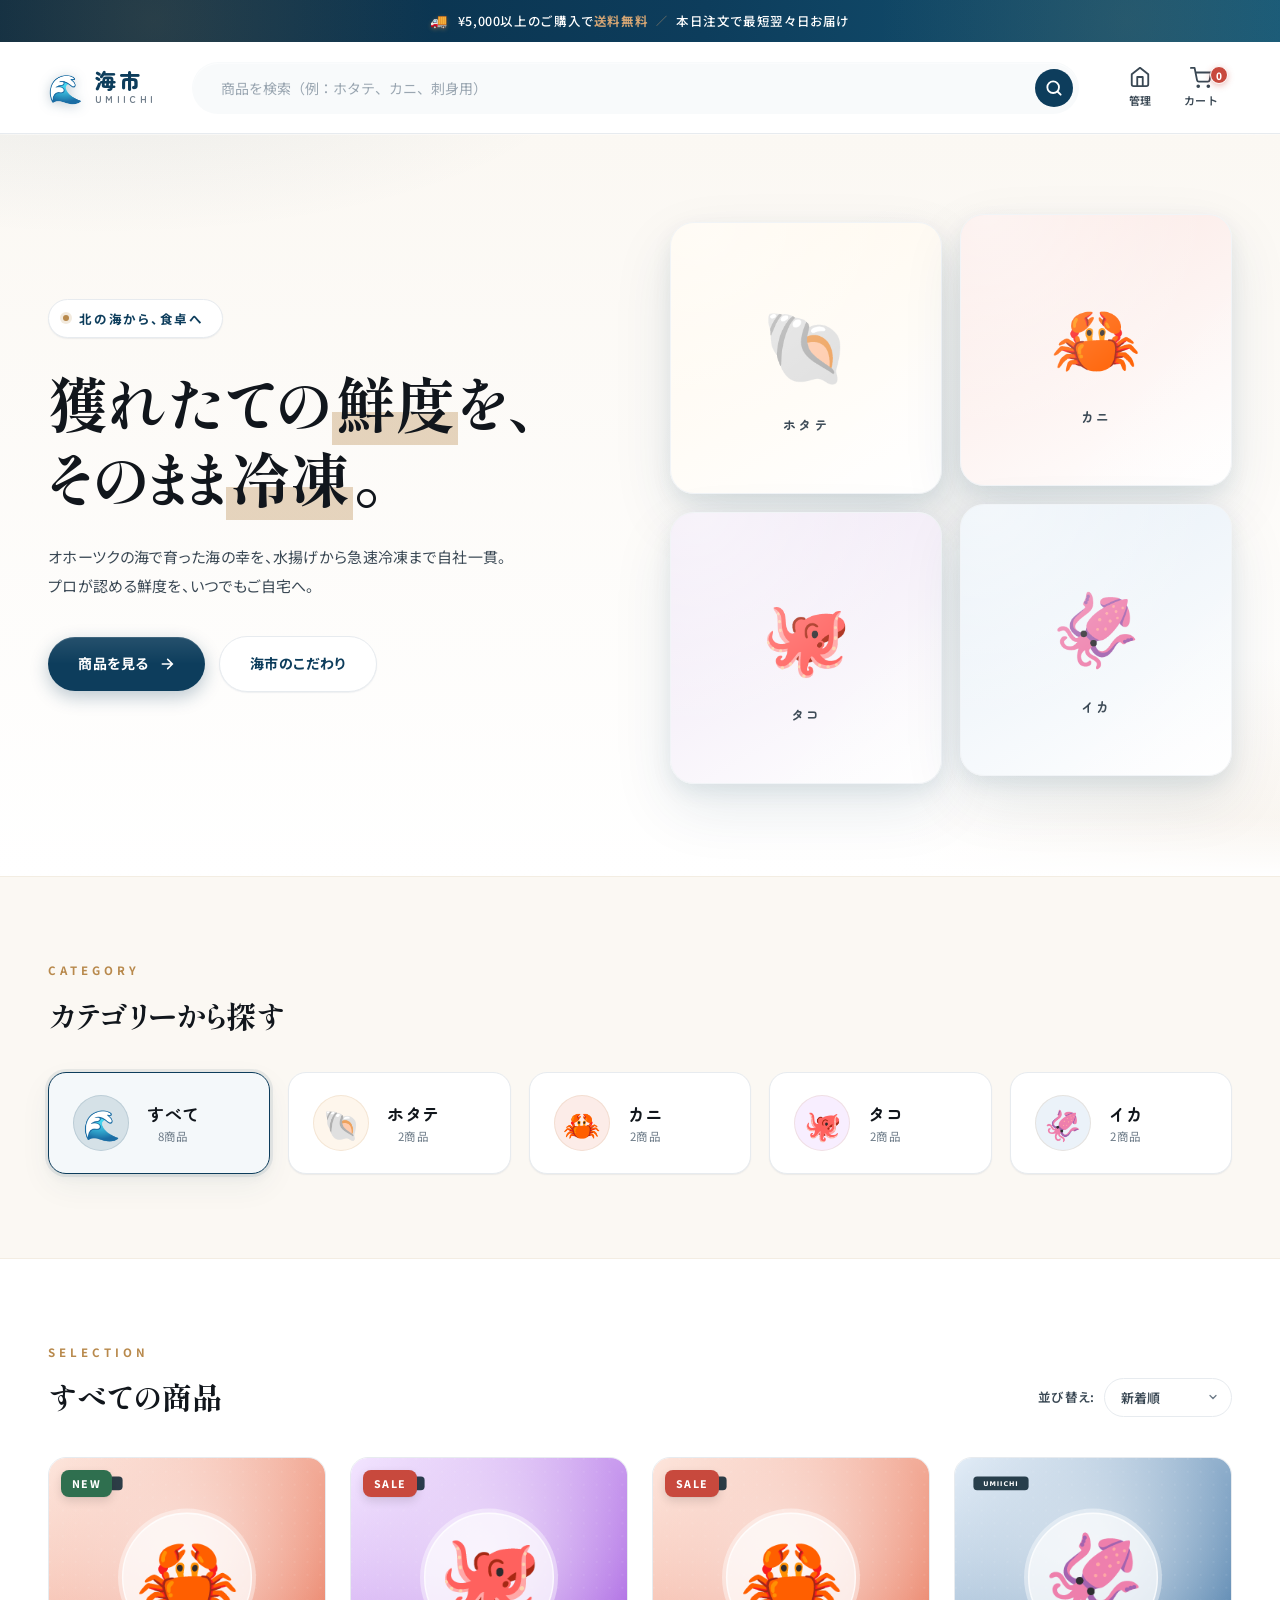
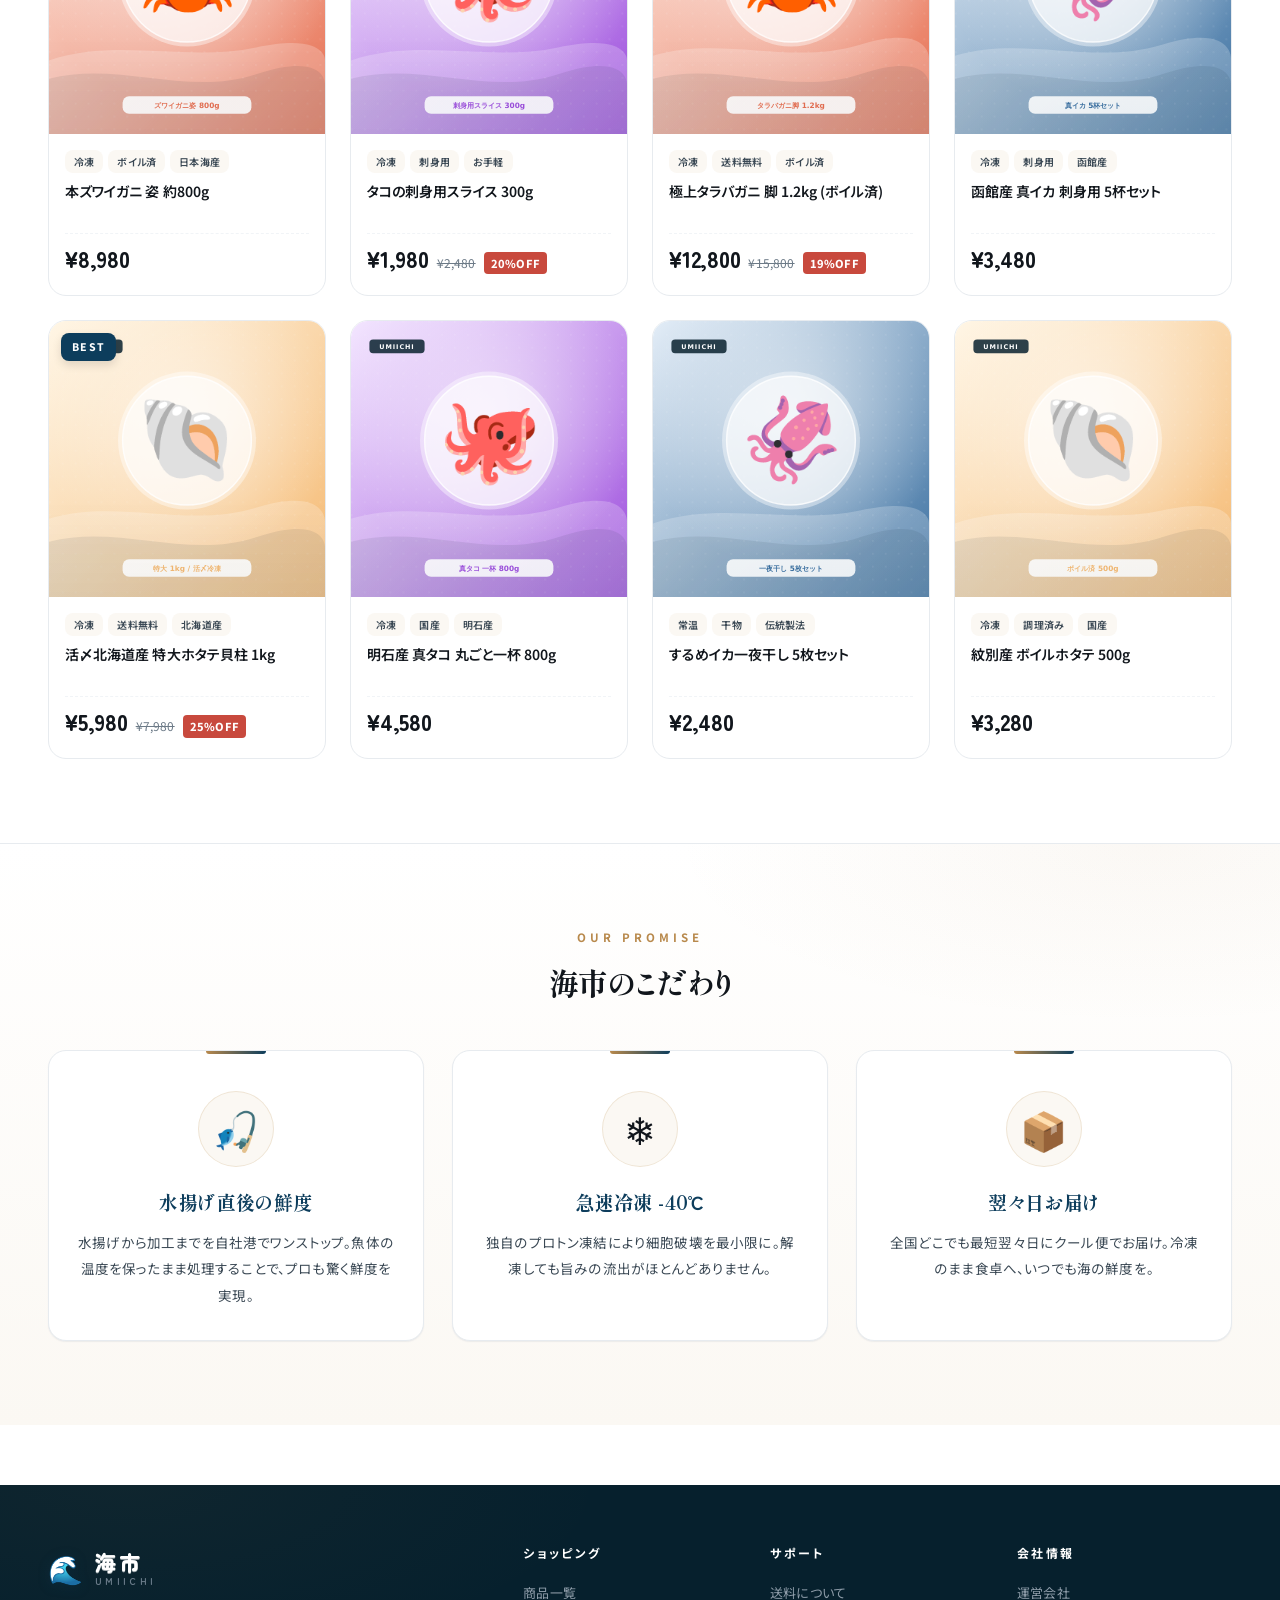
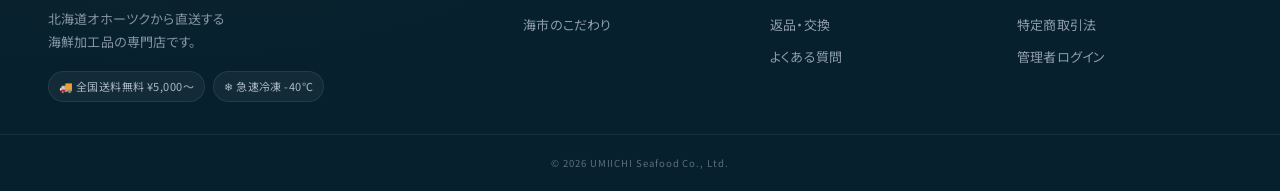
==== commit 637afb1e: "fix: 細部の表示崩れ調整（toast/ヒーロー本文/通知バー） - toast要素が[hidden]属性で消えない不具合を修正   （.modal/.cart-drawer と同じ display" ====
--- a/index.html
+++ b/index.html
@@ -14,7 +14,7 @@
 
   <!-- ======= TOP NOTICE BAR ======= -->
   <div class="notice-bar">
-    <span class="notice-text">🚚 ¥5,000以上のご購入で<b>送料無料</b> / 本日注文で最短翌々日お届け</span>
+    <span class="notice-text"><span class="notice-icon">🚚</span><span>¥5,000以上のご購入で<b>送料無料</b><span class="notice-sep">／</span>本日注文で最短翌々日お届け</span></span>
   </div>
 
   <!-- ======= HEADER ======= -->
@@ -54,7 +54,7 @@
       <div class="hero-text">
         <p class="hero-lead">北の海から、食卓へ</p>
         <h1 class="hero-title">獲れたての<em>鮮度</em>を、<br/>そのまま<em>冷凍</em>。</h1>
-        <p class="hero-desc">オホーツクの海で育った海の幸を、水揚げから急速冷凍まで自社一貫。<br/>プロが認める鮮度を、ご自宅で。</p>
+        <p class="hero-desc">オホーツクの海で育った海の幸を、水揚げから急速冷凍まで自社一貫。<br/>プロが認める鮮度を、いつでもご自宅へ。</p>
         <div class="hero-cta">
           <a href="#products" class="btn-primary">
             商品を見る
--- a/css/style.css
+++ b/css/style.css
@@ -115,6 +115,25 @@
   pointer-events: none;
 }
 .notice-bar b { color: var(--c-gold-light); font-weight: 700; }
+.notice-text {
+  display: inline-flex;
+  align-items: center;
+  gap: 10px;
+  position: relative;
+  z-index: 1;
+}
+.notice-icon {
+  font-size: 14px;
+  filter: drop-shadow(0 1px 2px rgba(184,137,76,.4));
+}
+.notice-sep {
+  display: inline-block;
+  margin: 0 8px;
+  color: var(--c-gold-light);
+  opacity: .6;
+  font-size: 11px;
+  vertical-align: 1px;
+}
 
 /* ==== Header — cleaner, more confident ==== */
 .site-header {
@@ -290,10 +309,13 @@
 }
 .hero-desc {
   color: var(--c-ink-2);
-  font-size: 15.5px;
-  line-height: 2.0;
+  font-size: 15px;
+  line-height: 1.95;
   margin-bottom: 36px;
-  max-width: 28em;
+  max-width: 38em;
+  word-break: keep-all;
+  line-break: strict;
+  letter-spacing: .02em;
 }
 .hero-cta { display: flex; gap: 14px; flex-wrap: wrap; align-items: center; }
 
@@ -817,7 +839,7 @@
 
 /* ==== Modal — refined ==== */
 .modal { position: fixed; inset: 0; z-index: 100; display: grid; place-items: center; padding: 16px; }
-.modal[hidden], .cart-drawer[hidden] { display: none !important; }
+.modal[hidden], .cart-drawer[hidden], .toast[hidden] { display: none !important; }
 .modal-backdrop {
   position: absolute; inset: 0;
   background: rgba(6, 32, 45, .55);
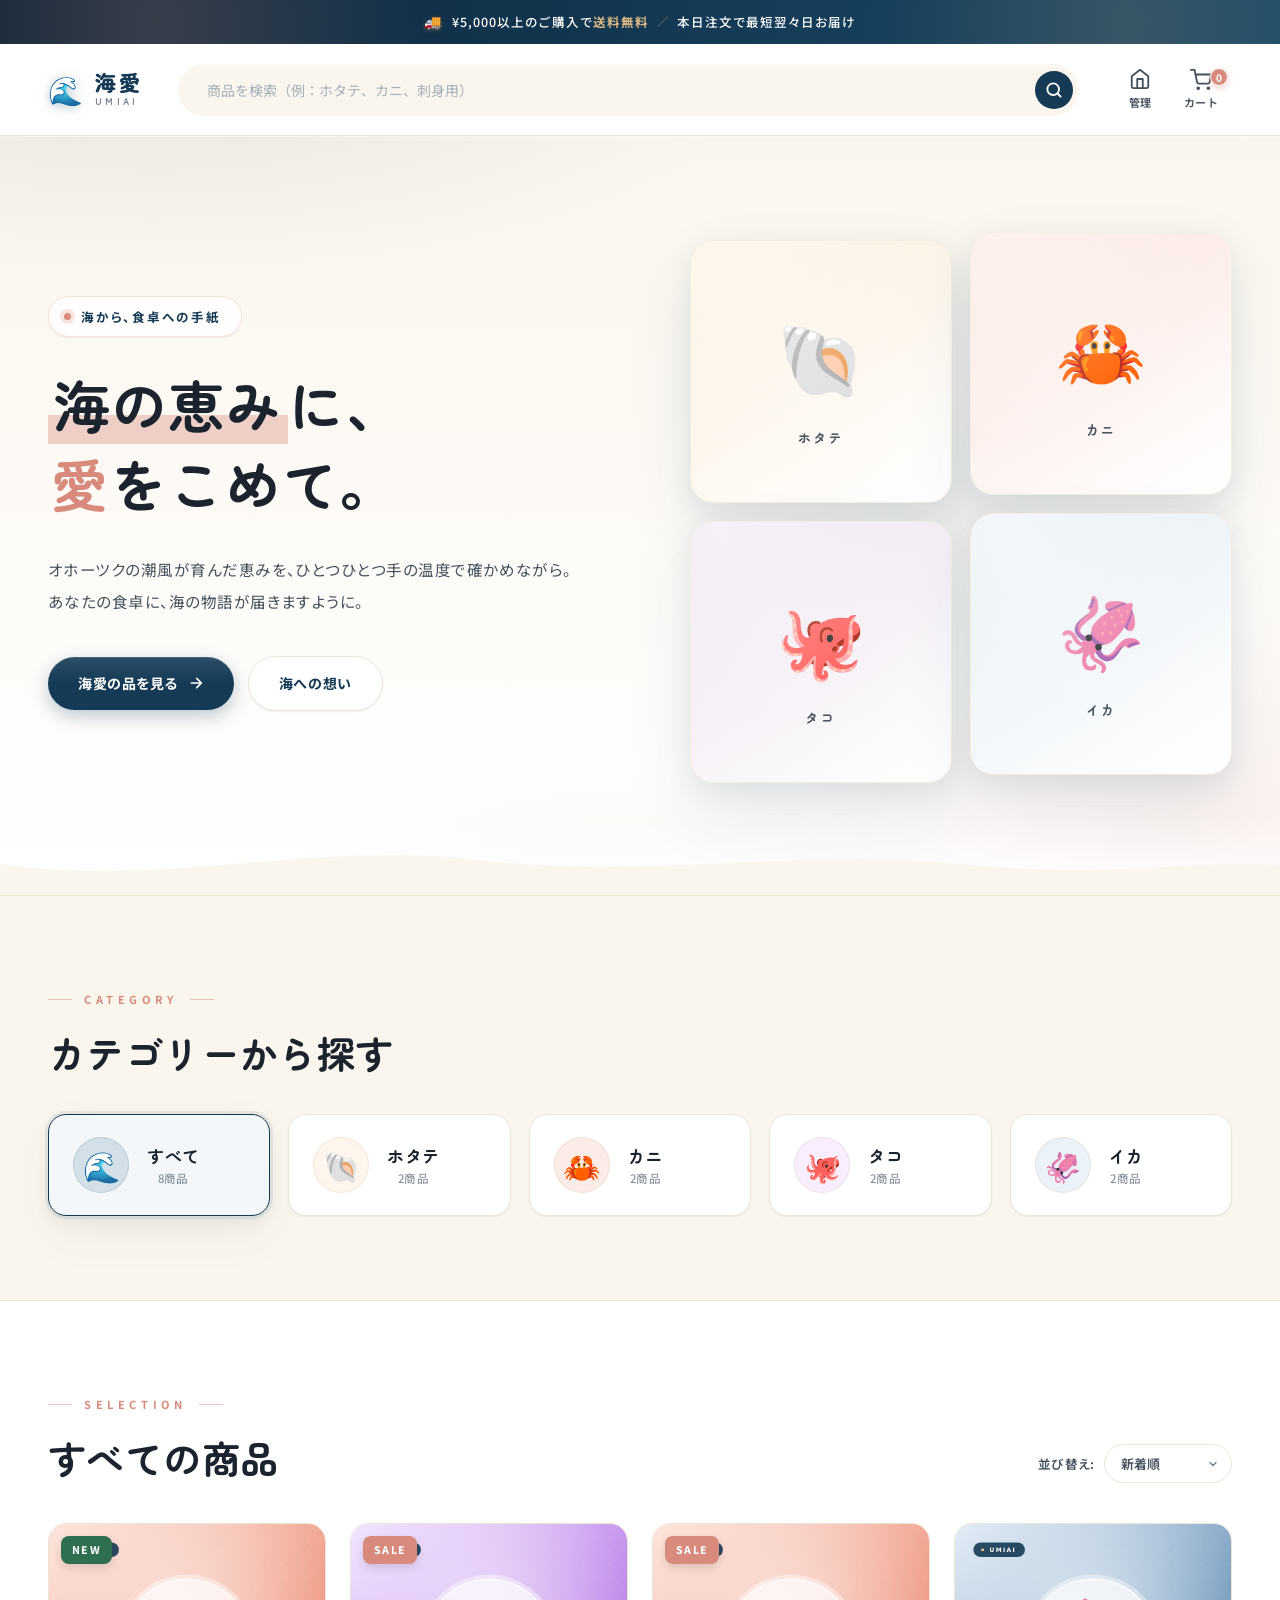
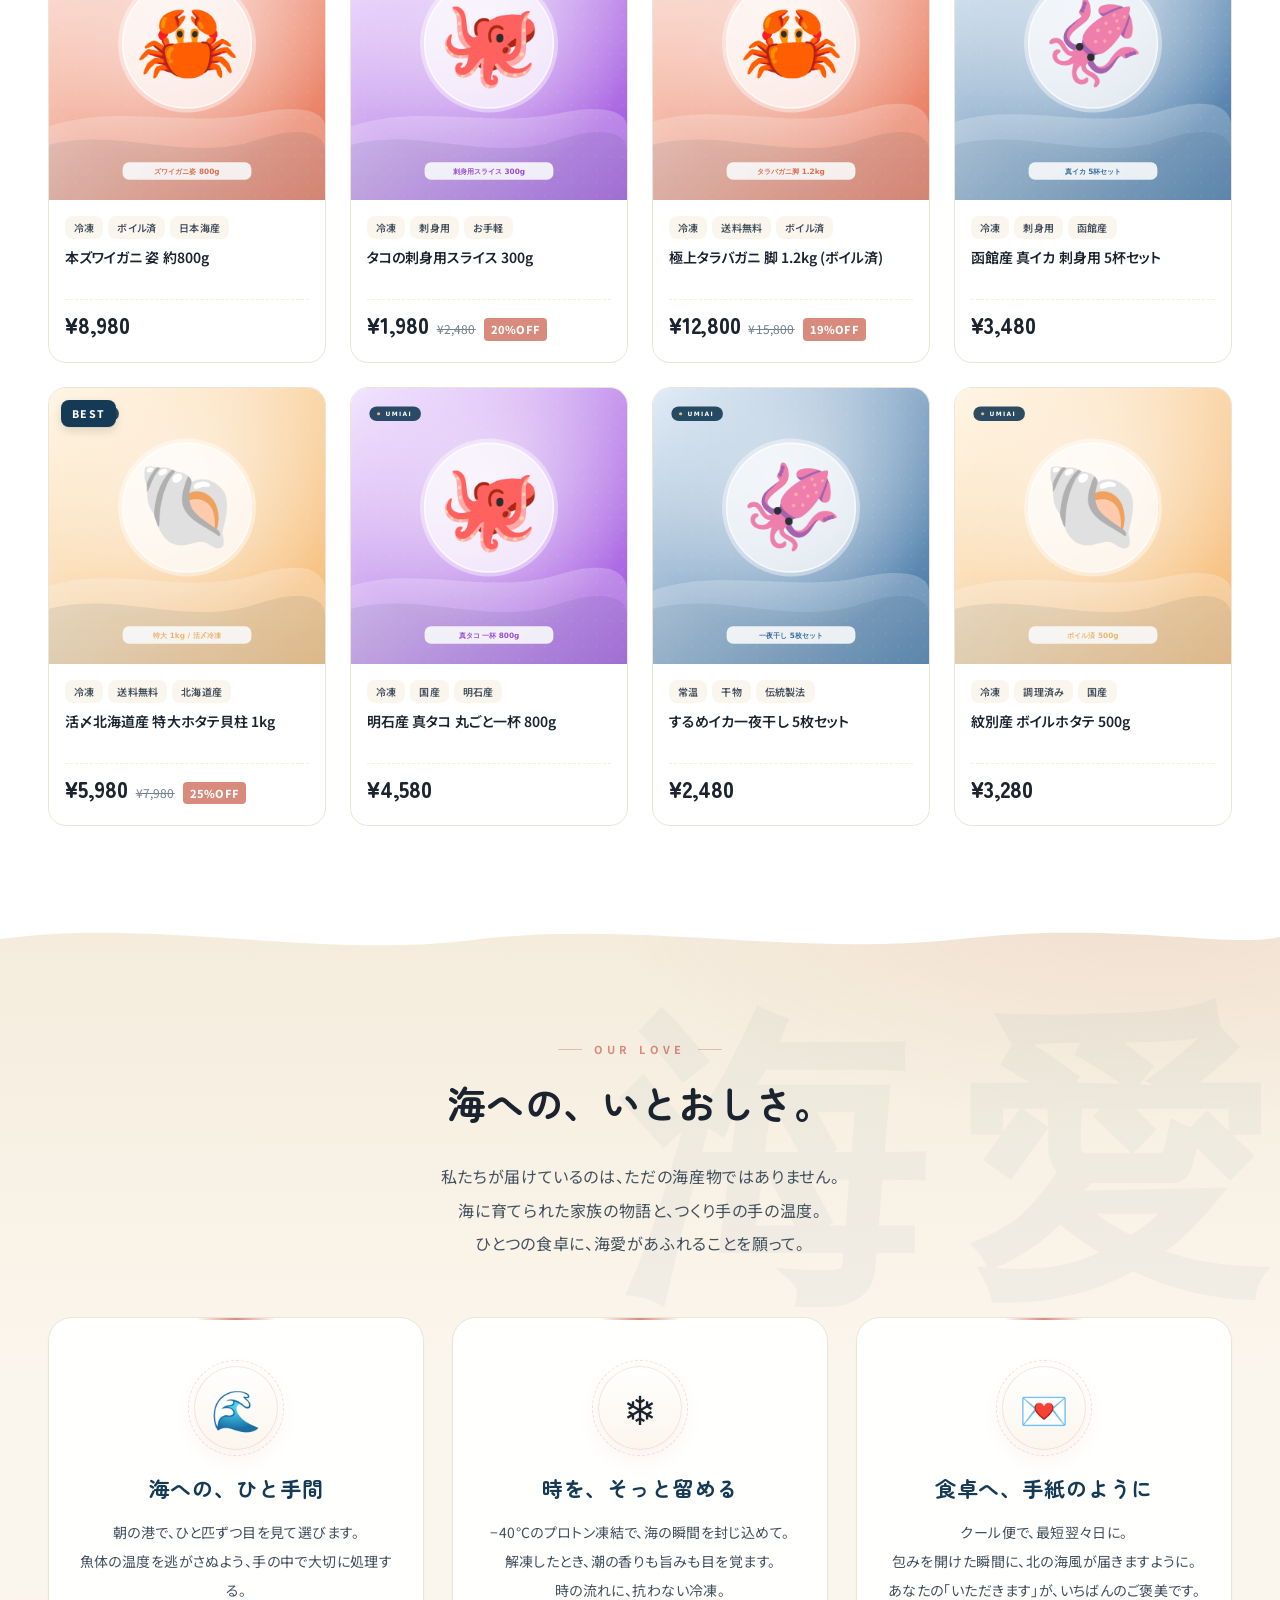
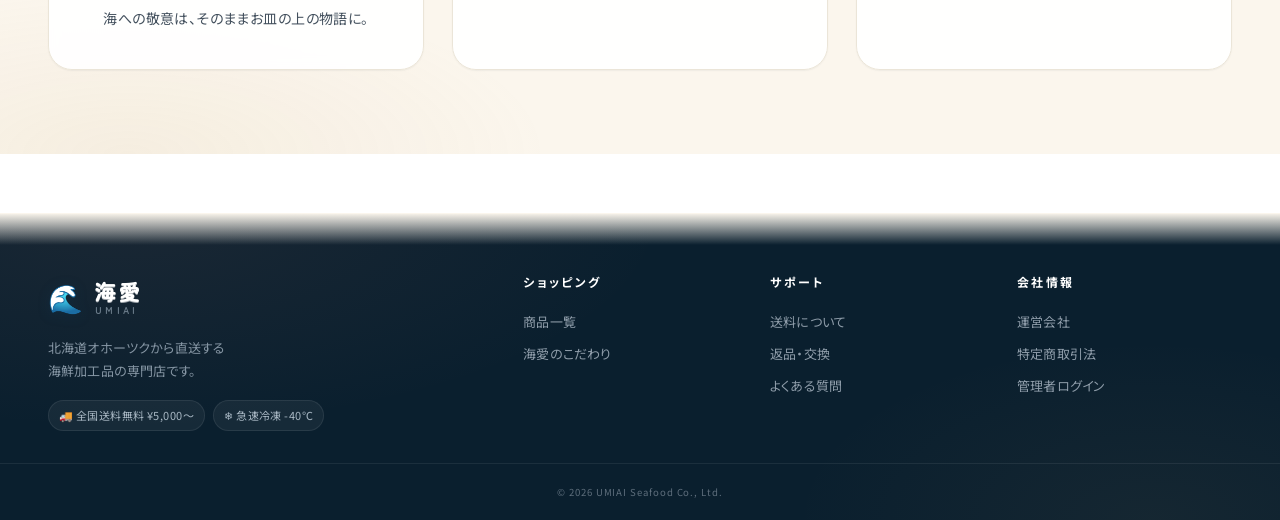
==== commit 3a96c683: "rebrand: 海市→海愛 改称 + 情感エディトリアルへ全面リデザイン - ブランド名/ロゴ/メール/クーポンを 海愛 -UMIAI- に統一（localStorageキーは据え置き） - 配色を" ====
--- a/index.html
+++ b/index.html
@@ -3,7 +3,7 @@
 <head>
   <meta charset="UTF-8" />
   <meta name="viewport" content="width=device-width, initial-scale=1.0" />
-  <title>海市 -UMIICHI- | 北海道産直 海鮮ECサイト</title>
+  <title>海愛 -UMIAI- | 北海道産直 海鮮ECサイト</title>
   <meta name="description" content="北海道オホーツクから直送する新鮮なホタテ・カニ・タコ・イカの水産加工品通販サイト。活〆急速冷凍で鮮度そのまま、ご家庭へ。" />
   <link rel="preconnect" href="https://fonts.googleapis.com" />
   <link rel="preconnect" href="https://fonts.gstatic.com" crossorigin />
@@ -20,10 +20,10 @@
   <!-- ======= HEADER ======= -->
   <header class="site-header">
     <div class="header-inner">
-      <a class="logo" href="index.html" aria-label="海市ホーム">
+      <a class="logo" href="index.html" aria-label="海愛ホーム">
         <span class="logo-mark">🌊</span>
         <span class="logo-text">
-          <b>海市</b><small>UMIICHI</small>
+          <b>海愛</b><small>UMIAI</small>
         </span>
       </a>
 
@@ -52,15 +52,15 @@
   <section class="hero">
     <div class="hero-inner">
       <div class="hero-text">
-        <p class="hero-lead">北の海から、食卓へ</p>
-        <h1 class="hero-title">獲れたての<em>鮮度</em>を、<br/>そのまま<em>冷凍</em>。</h1>
-        <p class="hero-desc">オホーツクの海で育った海の幸を、水揚げから急速冷凍まで自社一貫。<br/>プロが認める鮮度を、いつでもご自宅へ。</p>
+        <p class="hero-lead">海から、食卓への手紙</p>
+        <h1 class="hero-title"><em>海の恵み</em>に、<br/><span class="hero-title-mark">愛</span>をこめて。</h1>
+        <p class="hero-desc">オホーツクの潮風が育んだ恵みを、ひとつひとつ手の温度で確かめながら。<br/>あなたの食卓に、海の物語が届きますように。</p>
         <div class="hero-cta">
           <a href="#products" class="btn-primary">
-            商品を見る
+            海愛の品を見る
             <svg width="16" height="16" viewBox="0 0 24 24" fill="none" stroke="currentColor" stroke-width="2.4" stroke-linecap="round"><path d="M5 12h14M13 5l7 7-7 7"/></svg>
           </a>
-          <a href="#story" class="btn-ghost">海市のこだわり</a>
+          <a href="#story" class="btn-ghost">海への想い</a>
         </div>
       </div>
       <div class="hero-visual">
@@ -70,6 +70,9 @@
         <div class="hero-card hero-card-4">🦑<span>イカ</span></div>
       </div>
     </div>
+    <svg class="hero-wave" viewBox="0 0 1440 60" preserveAspectRatio="none" aria-hidden="true">
+      <path d="M0,28 C180,52 360,4 540,24 C720,44 900,12 1080,28 C1260,44 1380,20 1440,30 L1440,60 L0,60 Z" fill="currentColor"/>
+    </svg>
   </section>
 
   <!-- ======= CATEGORY BAR ======= -->
@@ -112,28 +115,36 @@
 
   <!-- ======= STORY ======= -->
   <section class="story" id="story">
+    <svg class="story-wave" viewBox="0 0 1440 60" preserveAspectRatio="none" aria-hidden="true">
+      <path d="M0,30 C180,8 360,52 540,30 C720,12 900,48 1080,30 C1260,12 1380,40 1440,28 L1440,0 L0,0 Z" fill="#ffffff"/>
+    </svg>
     <div class="section-inner">
-      <div class="section-head" style="margin-bottom:48px">
+      <div class="section-head" style="margin-bottom:32px">
         <div style="text-align:center;width:100%">
-          <span class="section-eyebrow">OUR PROMISE</span>
-          <h2 class="section-title">海市のこだわり</h2>
-        </div>
-      </div>
+          <span class="section-eyebrow">OUR LOVE</span>
+          <h2 class="section-title">海への、いとおしさ。</h2>
+        </div>
+      </div>
+      <p class="story-lead">
+        私たちが届けているのは、ただの海産物ではありません。<br/>
+        海に育てられた家族の物語と、つくり手の手の温度。<br/>
+        ひとつの食卓に、海愛があふれることを願って。
+      </p>
       <div class="story-grid">
         <div class="story-card">
-          <div class="story-icon">🎣</div>
-          <h3>水揚げ直後の鮮度</h3>
-          <p>水揚げから加工までを自社港でワンストップ。魚体の温度を保ったまま処理することで、プロも驚く鮮度を実現。</p>
+          <div class="story-icon">🌊</div>
+          <h3>海への、ひと手間</h3>
+          <p>朝の港で、ひと匹ずつ目を見て選びます。<br/>魚体の温度を逃がさぬよう、手の中で大切に処理する。<br/>海への敬意は、そのままお皿の上の物語に。</p>
         </div>
         <div class="story-card">
           <div class="story-icon">❄️</div>
-          <h3>急速冷凍 -40℃</h3>
-          <p>独自のプロトン凍結により細胞破壊を最小限に。解凍しても旨みの流出がほとんどありません。</p>
+          <h3>時を、そっと留める</h3>
+          <p>−40℃のプロトン凍結で、海の瞬間を封じ込めて。<br/>解凍したとき、潮の香りも旨みも目を覚ます。<br/>時の流れに、抗わない冷凍。</p>
         </div>
         <div class="story-card">
-          <div class="story-icon">📦</div>
-          <h3>翌々日お届け</h3>
-          <p>全国どこでも最短翌々日にクール便でお届け。冷凍のまま食卓へ、いつでも海の鮮度を。</p>
+          <div class="story-icon">💌</div>
+          <h3>食卓へ、手紙のように</h3>
+          <p>クール便で、最短翌々日に。<br/>包みを開けた瞬間に、北の海風が届きますように。<br/>あなたの「いただきます」が、いちばんのご褒美です。</p>
         </div>
       </div>
     </div>
@@ -145,7 +156,7 @@
       <div class="footer-brand">
         <div class="logo">
           <span class="logo-mark">🌊</span>
-          <span class="logo-text"><b>海市</b><small>UMIICHI</small></span>
+          <span class="logo-text"><b>海愛</b><small>UMIAI</small></span>
         </div>
         <p class="footer-tag">北海道オホーツクから直送する<br/>海鮮加工品の専門店です。</p>
         <div class="footer-meta">
@@ -157,7 +168,7 @@
         <div>
           <h4>ショッピング</h4>
           <a href="#products">商品一覧</a>
-          <a href="#story">海市のこだわり</a>
+          <a href="#story">海愛のこだわり</a>
         </div>
         <div>
           <h4>サポート</h4>
@@ -174,7 +185,7 @@
       </div>
     </div>
     <div class="footer-bottom">
-      <small>© 2026 UMIICHI Seafood Co., Ltd.</small>
+      <small>© 2026 UMIAI Seafood Co., Ltd.</small>
     </div>
   </footer>
 
--- a/css/style.css
+++ b/css/style.css
@@ -1,42 +1,42 @@
 /* =====================================================
-   海市 -UMIICHI- EC サイト
-   洗練された日本の海産プレミアム — Editorial × Modern
+   海愛 -UMIAI- EC サイト
+   海から、家族への愛 — Lyrical × Editorial Japan
    ===================================================== */
 
 :root {
-  /* ---- Color Palette (Refined) ---- */
-  --c-primary:        #0d3d5c;        /* 深海ネイビー */
-  --c-primary-deep:   #082a42;
-  --c-primary-soft:   #e8f0f4;
-  --c-primary-tint:   #f4f8fa;
-
-  --c-accent:         #c8493d;        /* 朱赤 — 控えめな朱 */
-  --c-accent-deep:    #a3382e;
-  --c-accent-soft:    #fbeae8;
-
-  --c-gold:           #b8894c;        /* 金茶 — 落ち着いた金 */
-  --c-gold-light:     #d4a574;
-  --c-gold-soft:      #f7eedf;
-
-  --c-paper:          #fbf8f3;        /* 和紙クリーム */
-  --c-paper-deep:     #f3ede2;
+  /* ---- Color Palette (海愛 — 夜の海・桜貝・月光金) ---- */
+  --c-primary:        #143a55;        /* 夜の海 — 深く温かいネイビー */
+  --c-primary-deep:   #0a2336;
+  --c-primary-soft:   #e8eff4;
+  --c-primary-tint:   #f3f7fa;
+
+  --c-accent:         #d88a7c;        /* 桜貝ピンク — 情感アクセント */
+  --c-accent-deep:    #b86a5d;
+  --c-accent-soft:    #fbeae4;
+
+  --c-gold:           #c8a16b;        /* 月光金 — 柔らかい金 */
+  --c-gold-light:     #dfba87;
+  --c-gold-soft:      #f7eedb;
+
+  --c-paper:          #fbf6ed;        /* 真珠和紙 — 温かいクリーム */
+  --c-paper-deep:     #f1e8d6;
 
   --c-success:        #2f6f4f;
   --c-success-soft:   #e8f3ed;
   --c-warn:           #b9772a;
   --c-warn-soft:      #fbf1de;
 
-  --c-ink:            #11161c;        /* 墨 */
-  --c-ink-2:          #3a4854;
-  --c-ink-3:          #6c7a87;
-  --c-ink-4:          #9aa6b1;
-
-  --c-line:           #e7ebef;
-  --c-line-2:         #f1f4f7;
-  --c-line-3:         #f7f9fb;
+  --c-ink:            #1a232e;        /* 墨 — 微温墨 */
+  --c-ink-2:          #43505d;
+  --c-ink-3:          #74818e;
+  --c-ink-4:          #a3afba;
+
+  --c-line:           #ebe5d8;        /* 和紙ライン */
+  --c-line-2:         #f3eee2;
+  --c-line-3:         #f9f5ec;
 
   --c-bg:             #ffffff;
-  --c-bg-soft:        #f8fafb;
+  --c-bg-soft:        #fbf6ed;        /* 真珠和紙ベース */
   --c-bg-blue:        #eef4f7;       /* 旧互換 */
 
   /* ---- Radii ---- */
@@ -48,12 +48,13 @@
   --radius: var(--r-md);
   --radius-lg: var(--r-lg);
 
-  /* ---- Shadows (multi-layer, soft) ---- */
-  --shadow-xs:  0 1px 2px rgba(13, 61, 92, .04), 0 1px 1px rgba(13, 61, 92, .03);
-  --shadow-sm:  0 2px 4px rgba(13, 61, 92, .04), 0 4px 12px rgba(13, 61, 92, .04);
-  --shadow:     0 4px 10px rgba(13, 61, 92, .05), 0 12px 32px rgba(13, 61, 92, .06);
-  --shadow-lg:  0 8px 20px rgba(13, 61, 92, .08), 0 24px 60px rgba(13, 61, 92, .10);
-  --shadow-xl:  0 14px 40px rgba(13, 61, 92, .15), 0 30px 80px rgba(13, 61, 92, .14);
+  /* ---- Shadows (海愛 — 拡散して柔らかい) ---- */
+  --shadow-xs:  0 1px 2px rgba(20, 58, 85, .035), 0 1px 1px rgba(20, 58, 85, .025);
+  --shadow-sm:  0 2px 6px rgba(20, 58, 85, .04), 0 6px 18px rgba(20, 58, 85, .035);
+  --shadow:     0 6px 16px rgba(20, 58, 85, .055), 0 18px 48px rgba(20, 58, 85, .06);
+  --shadow-lg:  0 10px 28px rgba(20, 58, 85, .08), 0 30px 70px rgba(20, 58, 85, .09);
+  --shadow-xl:  0 18px 48px rgba(20, 58, 85, .14), 0 36px 96px rgba(20, 58, 85, .13);
+  --shadow-pearl: 0 8px 24px rgba(216, 138, 124, .14), 0 24px 60px rgba(200, 161, 107, .10);
 
   /* ---- Motion ---- */
   --ease-out: cubic-bezier(.2, .9, .3, 1);
@@ -94,15 +95,15 @@
   font-feature-settings: 'tnum';
 }
 
-/* ==== Notice Bar — refined ==== */
+/* ==== Notice Bar — 海愛 ==== */
 .notice-bar {
-  background: linear-gradient(95deg, var(--c-primary-deep), var(--c-primary) 55%, #155a7a);
+  background: linear-gradient(95deg, var(--c-primary-deep), var(--c-primary) 55%, #1a4a6a);
   color: #fff;
   text-align: center;
   font-size: 12.5px;
-  padding: 9px 16px;
+  padding: 10px 16px;
   font-weight: 500;
-  letter-spacing: .05em;
+  letter-spacing: .08em;
   position: relative;
   overflow: hidden;
 }
@@ -110,8 +111,8 @@
   content: '';
   position: absolute; inset: 0;
   background-image:
-    radial-gradient(circle at 12% 50%, rgba(184,137,76,.18), transparent 25%),
-    radial-gradient(circle at 88% 50%, rgba(184,137,76,.12), transparent 22%);
+    radial-gradient(circle at 12% 50%, rgba(216, 138, 124, .22), transparent 25%),
+    radial-gradient(circle at 88% 50%, rgba(200, 161, 107, .18), transparent 22%);
   pointer-events: none;
 }
 .notice-bar b { color: var(--c-gold-light); font-weight: 700; }
@@ -238,16 +239,17 @@
   display: grid; place-items: center;
   padding: 0 5px;
   font-weight: 800;
-  box-shadow: 0 2px 6px rgba(200, 73, 61, .35);
+  box-shadow: 0 2px 6px rgba(216, 138, 124, .45);
   border: 1.5px solid #fff;
 }
 
-/* ==== Hero — editorial ==== */
+/* ==== Hero — 海愛 / Lyrical Editorial ==== */
 .hero {
   position: relative;
   background:
-    radial-gradient(900px 320px at 8% -10%, rgba(13, 61, 92, .07), transparent 55%),
-    radial-gradient(700px 400px at 100% 100%, rgba(184, 137, 76, .10), transparent 55%),
+    radial-gradient(1100px 380px at 12% -8%, rgba(20, 58, 85, .08), transparent 55%),
+    radial-gradient(900px 480px at 100% 100%, rgba(216, 138, 124, .14), transparent 60%),
+    radial-gradient(700px 340px at 50% 110%, rgba(200, 161, 107, .12), transparent 60%),
     linear-gradient(180deg, var(--c-paper) 0%, #ffffff 100%);
   overflow: hidden;
 }
@@ -255,17 +257,27 @@
   content: '';
   position: absolute;
   left: 0; right: 0; bottom: 0;
-  height: 60px;
+  height: 80px;
   background: linear-gradient(180deg, transparent, var(--c-bg));
   pointer-events: none;
+}
+.hero-wave {
+  position: absolute;
+  left: 0; right: 0; bottom: -1px;
+  width: 100%;
+  height: 60px;
+  display: block;
+  pointer-events: none;
+  z-index: 1;
+  color: var(--c-paper);
 }
 .hero-inner {
   max-width: var(--container);
   margin: 0 auto;
-  padding: 80px 28px 100px;
+  padding: 96px 28px 120px;
   display: grid;
-  grid-template-columns: 1fr 1fr;
-  gap: 60px;
+  grid-template-columns: 1.05fr 1fr;
+  gap: 72px;
   align-items: center;
   position: relative;
   z-index: 1;
@@ -274,48 +286,57 @@
   display: inline-flex;
   align-items: center;
   gap: 10px;
-  background: #fff;
-  border: 1px solid var(--c-line);
+  background: rgba(255, 255, 255, .85);
+  border: 1px solid rgba(216, 138, 124, .25);
   color: var(--c-primary);
-  padding: 8px 18px 8px 14px;
+  padding: 9px 20px 9px 15px;
   border-radius: var(--r-pill);
   font-size: 12.5px;
   font-weight: 700;
   letter-spacing: .14em;
-  margin: 0 0 26px;
+  margin: 0 0 28px;
   box-shadow: var(--shadow-xs);
+  backdrop-filter: blur(6px);
 }
 .hero-lead::before {
   content: '';
   display: inline-block;
-  width: 6px; height: 6px;
-  background: var(--c-gold);
+  width: 7px; height: 7px;
+  background: var(--c-accent);
   border-radius: 50%;
-  box-shadow: 0 0 0 3px rgba(184, 137, 76, .18);
+  box-shadow: 0 0 0 4px rgba(216, 138, 124, .22);
 }
 .hero-title {
   font-family: 'Shippori Mincho', 'Zen Maru Gothic', serif;
-  font-size: clamp(36px, 5vw, 60px);
-  line-height: 1.25;
+  font-size: clamp(36px, 4.8vw, 56px);
+  line-height: 1.4;
   color: var(--c-ink);
-  letter-spacing: -.015em;
-  margin-bottom: 28px;
-  font-weight: 700;
+  letter-spacing: .02em;
+  margin-bottom: 32px;
+  font-weight: 600;
 }
 .hero-title em {
   font-style: normal;
-  background: linear-gradient(180deg, transparent 62%, rgba(184, 137, 76, .35) 62%);
-  padding: 0 4px;
+  background: linear-gradient(180deg, transparent 64%, rgba(216, 138, 124, .38) 64%);
+  padding: 0 6px;
+}
+.hero-title .hero-title-mark {
+  display: inline-block;
+  color: var(--c-accent);
+  font-style: normal;
+  background: none;
+  padding: 0 .05em;
 }
 .hero-desc {
   color: var(--c-ink-2);
-  font-size: 15px;
-  line-height: 1.95;
-  margin-bottom: 36px;
+  font-size: 15.5px;
+  line-height: 2.05;
+  margin-bottom: 38px;
   max-width: 38em;
   word-break: keep-all;
   line-break: strict;
-  letter-spacing: .02em;
+  letter-spacing: .03em;
+  font-family: 'Shippori Mincho', 'Noto Sans JP', serif;
 }
 .hero-cta { display: flex; gap: 14px; flex-wrap: wrap; align-items: center; }
 
@@ -426,10 +447,10 @@
 }
 .hero-card:nth-child(odd) { transform: translateY(8px); }
 .hero-card:nth-child(odd):hover { transform: translateY(2px); }
-.hero-card-1 { background: linear-gradient(150deg, #fff8ec, #fff); }
-.hero-card-2 { background: linear-gradient(150deg, #fbe7e3, #fff); }
-.hero-card-3 { background: linear-gradient(150deg, #efe6f5, #fff); }
-.hero-card-4 { background: linear-gradient(150deg, #e6eff7, #fff); }
+.hero-card-1 { background: linear-gradient(150deg, #fbeedb, #fff); }
+.hero-card-2 { background: linear-gradient(150deg, #fbe3dc, #fff); }
+.hero-card-3 { background: linear-gradient(150deg, #ece2ee, #fff); }
+.hero-card-4 { background: linear-gradient(150deg, #e5edf3, #fff); }
 
 /* ==== Section Common ==== */
 .section-inner {
@@ -439,22 +460,34 @@
 }
 .section-title {
   font-family: 'Shippori Mincho', 'Zen Maru Gothic', serif;
-  font-size: 30px;
-  margin-bottom: 8px;
-  letter-spacing: -.01em;
+  font-size: clamp(28px, 3.4vw, 38px);
+  margin-bottom: 10px;
+  letter-spacing: .01em;
   color: var(--c-ink);
+  font-weight: 600;
+  line-height: 1.35;
+}
+.section-eyebrow {
+  display: inline-flex;
+  align-items: center;
+  gap: 12px;
+  font-family: 'Noto Sans JP', sans-serif;
+  font-size: 11px;
   font-weight: 700;
-}
-.section-eyebrow {
-  display: block;
-  font-family: 'Noto Sans JP', sans-serif;
-  font-size: 11.5px;
-  font-weight: 700;
-  letter-spacing: .35em;
-  color: var(--c-gold);
+  letter-spacing: .42em;
+  color: var(--c-accent);
   text-transform: uppercase;
-  margin-bottom: 14px;
-}
+  margin-bottom: 18px;
+}
+.section-eyebrow::before,
+.section-eyebrow::after {
+  content: '';
+  width: 24px; height: 1px;
+  background: var(--c-accent);
+  opacity: .5;
+}
+.section-eyebrow.left::after { display: none; }
+.section-eyebrow.left::before { display: none; }
 .section-head {
   display: flex; align-items: center; justify-content: space-between;
   margin-bottom: 36px;
@@ -708,75 +741,138 @@
   opacity: .55;
 }
 
-/* ==== Story ==== */
+/* ==== Story — 海愛 ==== */
 .story {
   background:
-    radial-gradient(800px 300px at 90% 0%, rgba(184,137,76,.06), transparent 60%),
-    linear-gradient(180deg, #fff, var(--c-paper));
-  border-top: 1px solid var(--c-line);
-}
-.story .section-head { justify-content: center; text-align: center; flex-direction: column; }
+    radial-gradient(900px 360px at 90% 0%, rgba(216, 138, 124, .12), transparent 60%),
+    radial-gradient(700px 280px at 10% 100%, rgba(200, 161, 107, .10), transparent 60%),
+    linear-gradient(180deg, #f4ebdb, var(--c-paper) 55%);
+  position: relative;
+  overflow: hidden;
+  padding-top: 36px;
+}
+.story-wave {
+  position: absolute;
+  left: 0; right: 0; top: -1px;
+  width: 100%;
+  height: 60px;
+  display: block;
+  pointer-events: none;
+  z-index: 0;
+}
+.story::before {
+  content: '海愛';
+  position: absolute;
+  right: -.08em; top: 12%;
+  font-family: 'Shippori Mincho', serif;
+  font-size: clamp(180px, 24vw, 320px);
+  font-weight: 600;
+  color: rgba(20, 58, 85, .035);
+  letter-spacing: .12em;
+  line-height: 1;
+  pointer-events: none;
+  user-select: none;
+}
+.story .section-head { justify-content: center; text-align: center; flex-direction: column; align-items: center; }
+.story-lead {
+  max-width: 36em;
+  margin: 0 auto 56px;
+  text-align: center;
+  font-family: 'Shippori Mincho', 'Noto Sans JP', serif;
+  font-size: 16px;
+  line-height: 2.1;
+  color: var(--c-ink-2);
+  letter-spacing: .04em;
+  position: relative;
+  z-index: 1;
+}
 .story-grid {
   display: grid;
   grid-template-columns: repeat(auto-fit, minmax(280px, 1fr));
   gap: 28px;
+  position: relative;
+  z-index: 1;
 }
 .story-card {
-  background: #fff;
-  border-radius: var(--r-lg);
-  padding: 40px 28px 32px;
+  background: rgba(255, 255, 255, .92);
+  border-radius: var(--r-xl);
+  padding: 48px 30px 36px;
   text-align: center;
   box-shadow: var(--shadow-xs);
-  transition: var(--trans);
+  transition: var(--trans-slow);
   border: 1px solid var(--c-line);
   position: relative;
   overflow: hidden;
+  backdrop-filter: blur(6px);
 }
 .story-card::before {
   content: '';
   position: absolute;
   top: 0; left: 50%;
   transform: translateX(-50%);
-  width: 60px; height: 3px;
-  background: linear-gradient(90deg, var(--c-gold), var(--c-primary));
+  width: 80px; height: 2px;
+  background: linear-gradient(90deg, transparent, var(--c-accent), transparent);
   border-radius: 0 0 3px 3px;
 }
 .story-card:hover {
-  transform: translateY(-5px);
-  box-shadow: var(--shadow);
-  border-color: var(--c-primary-soft);
+  transform: translateY(-6px);
+  box-shadow: var(--shadow-pearl);
+  border-color: rgba(216, 138, 124, .35);
 }
 .story-icon {
-  width: 76px; height: 76px;
+  width: 84px; height: 84px;
   border-radius: 50%;
   display: grid; place-items: center;
-  font-size: 38px;
-  margin: 0 auto 22px;
-  background: var(--c-paper);
-  box-shadow: inset 0 0 0 1px rgba(184, 137, 76, .18);
+  font-size: 40px;
+  margin: 0 auto 24px;
+  background: linear-gradient(180deg, #fff, var(--c-paper));
+  box-shadow:
+    inset 0 0 0 1px rgba(216, 138, 124, .22),
+    0 8px 20px rgba(216, 138, 124, .12);
+  position: relative;
+}
+.story-icon::after {
+  content: '';
+  position: absolute;
+  inset: -6px;
+  border-radius: 50%;
+  border: 1px dashed rgba(216, 138, 124, .28);
+  pointer-events: none;
 }
 .story-card h3 {
   font-family: 'Shippori Mincho', 'Zen Maru Gothic', serif;
-  font-size: 19px;
-  margin-bottom: 14px;
+  font-size: 21px;
+  margin-bottom: 16px;
   color: var(--c-primary);
-  font-weight: 700;
-  letter-spacing: .02em;
+  font-weight: 600;
+  letter-spacing: .04em;
 }
 .story-card p {
   color: var(--c-ink-2);
-  font-size: 13.5px;
-  line-height: 1.95;
+  font-size: 14px;
+  line-height: 2.05;
   margin: 0;
-}
-
-/* ==== Footer ==== */
+  font-family: 'Shippori Mincho', 'Noto Sans JP', serif;
+  letter-spacing: .03em;
+}
+
+/* ==== Footer — 海愛 ==== */
 .site-footer {
   background:
-    radial-gradient(800px 300px at 10% 0%, rgba(184,137,76,.05), transparent 60%),
-    #06202d;
+    radial-gradient(900px 360px at 10% 0%, rgba(216, 138, 124, .08), transparent 60%),
+    radial-gradient(600px 300px at 90% 100%, rgba(200, 161, 107, .06), transparent 60%),
+    #0a1f2e;
   color: #c2cfd9;
   margin-top: 60px;
+  position: relative;
+}
+.site-footer::before {
+  content: '';
+  position: absolute;
+  left: 0; right: 0; top: -1px;
+  height: 32px;
+  background: linear-gradient(180deg, var(--c-paper), transparent);
+  pointer-events: none;
 }
 .footer-inner {
   max-width: var(--container);
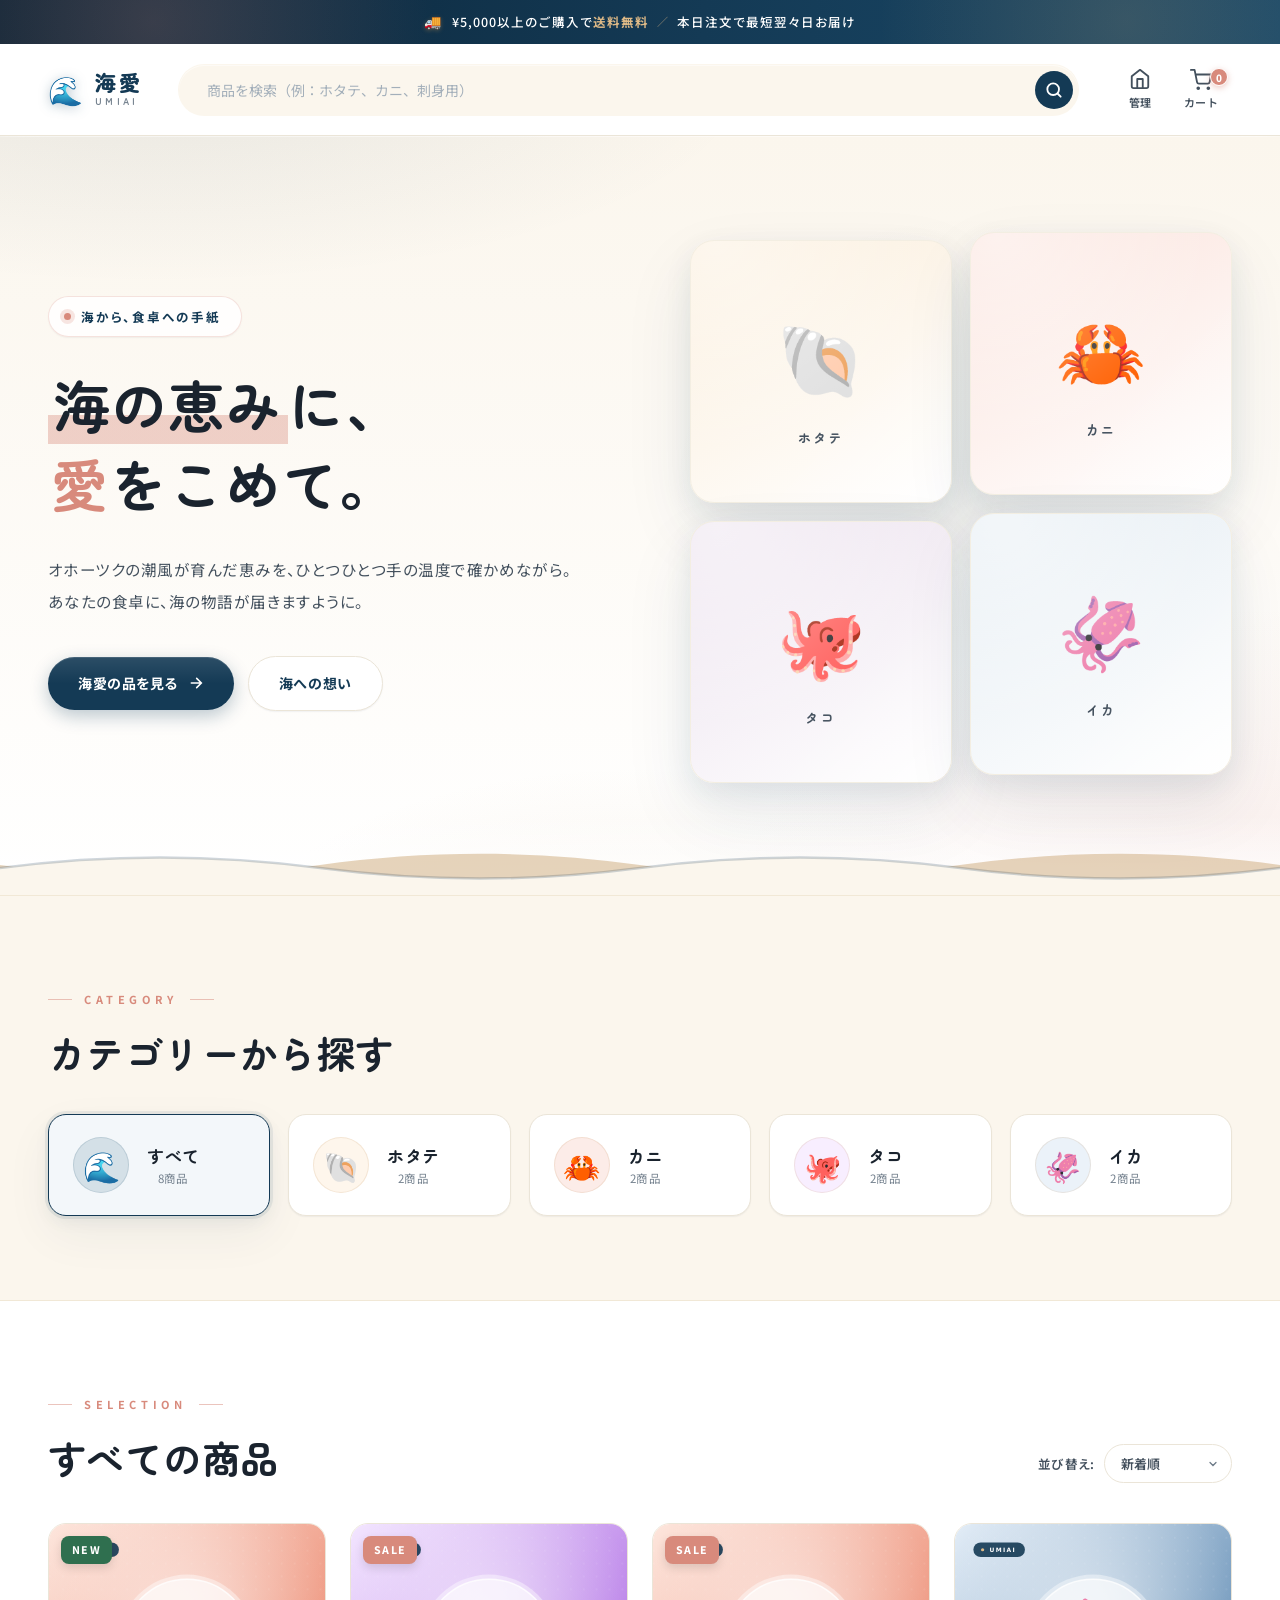
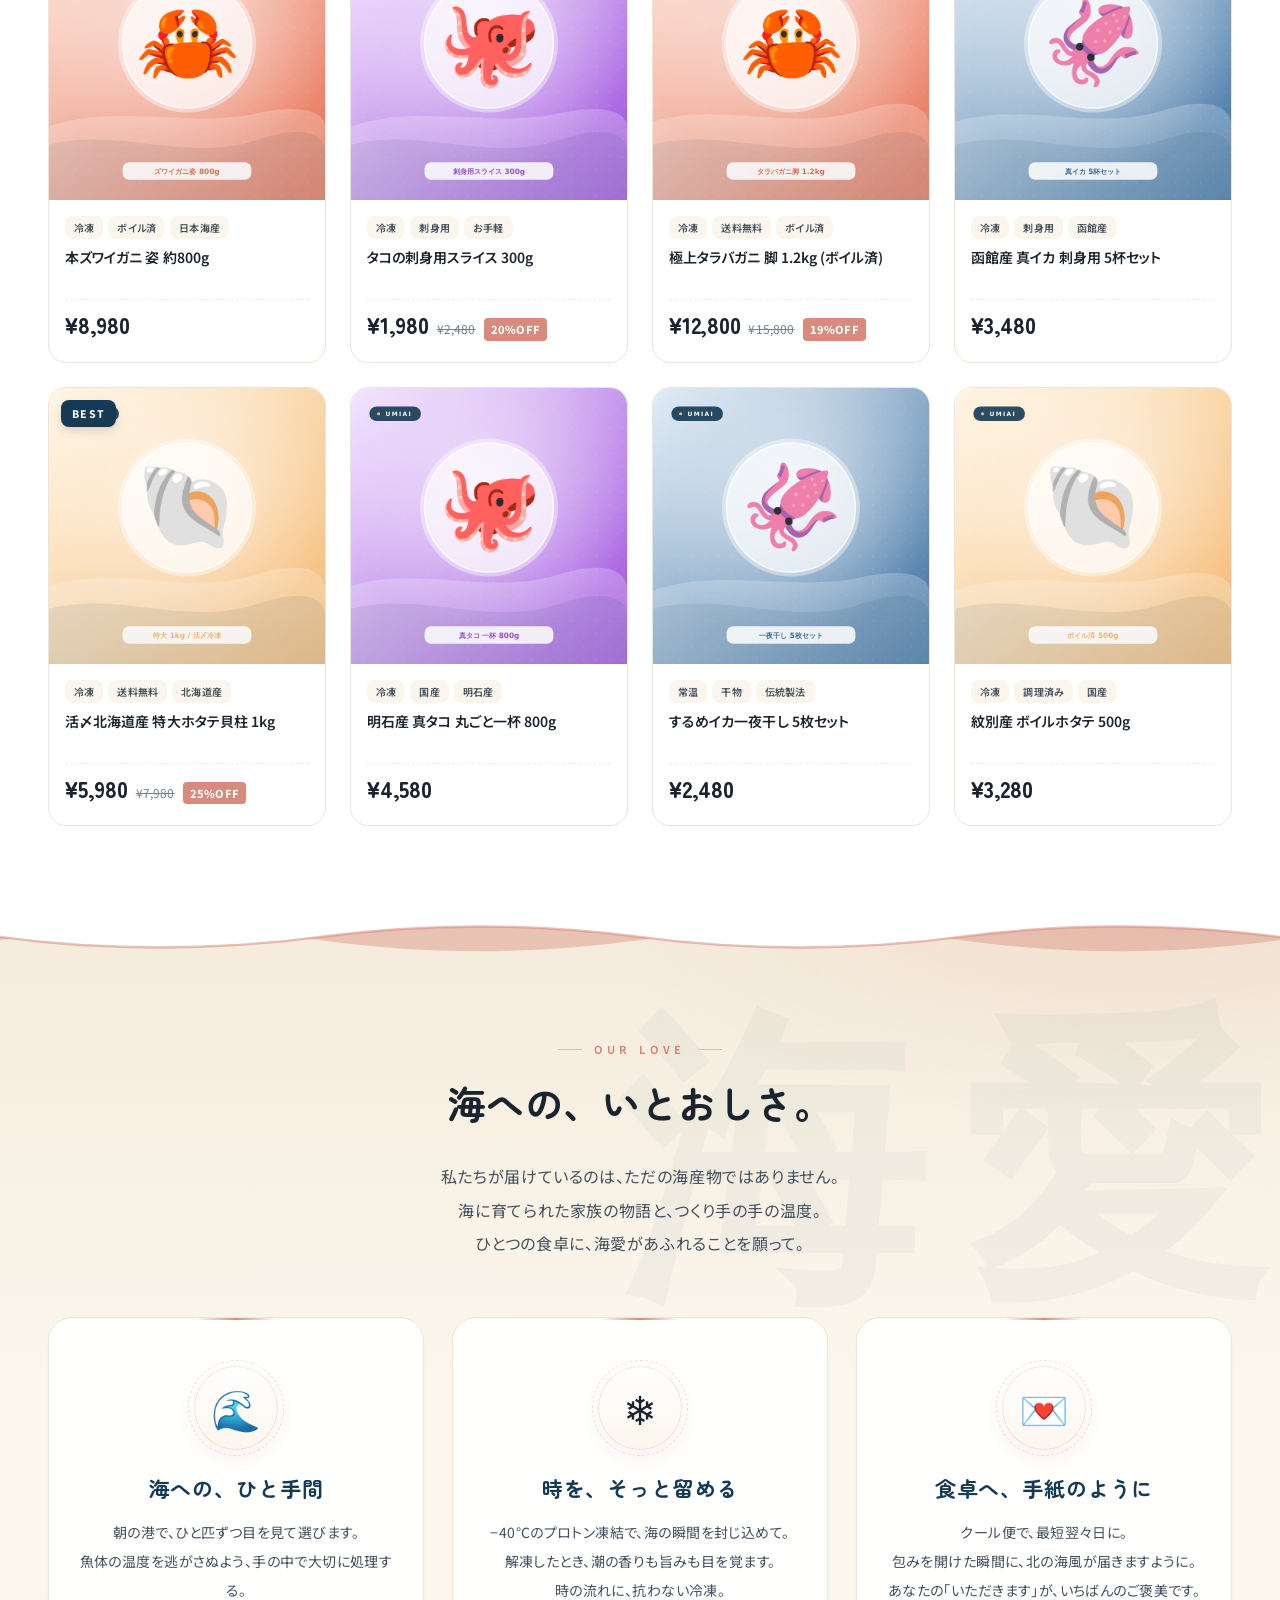
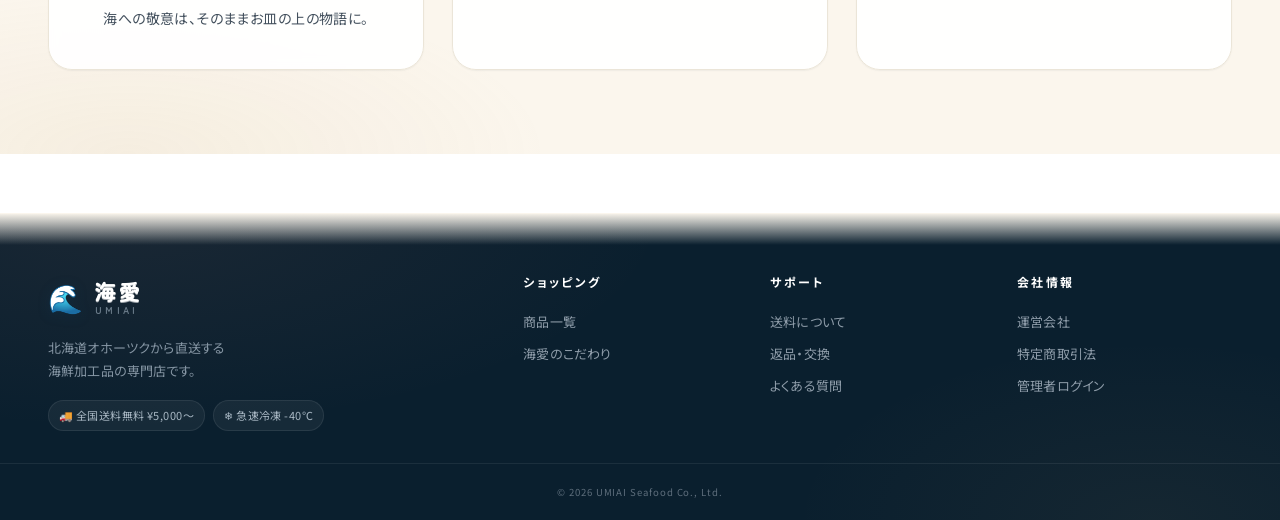
==== commit e814e232: "feat: 波形ディバイダーをアニメーション化（流れる海） - ヒーロー下／ストーリー上の波を奥・手前・墨線の3層構成に - 2層が異なる速度で横方向にシームレスループ（translateX -50%" ====
--- a/index.html
+++ b/index.html
@@ -70,9 +70,11 @@
         <div class="hero-card hero-card-4">🦑<span>イカ</span></div>
       </div>
     </div>
-    <svg class="hero-wave" viewBox="0 0 1440 60" preserveAspectRatio="none" aria-hidden="true">
-      <path d="M0,28 C180,52 360,4 540,24 C720,44 900,12 1080,28 C1260,44 1380,20 1440,30 L1440,60 L0,60 Z" fill="currentColor"/>
-    </svg>
+    <div class="wave-divider wave-divider-hero" aria-hidden="true">
+      <svg class="wave wave-back" viewBox="0 0 2880 64" preserveAspectRatio="none"><path d="M0,33 C240,47 480,47 720,33 C960,18 1200,18 1440,33 C1680,47 1920,47 2160,33 C2400,18 2640,18 2880,33 L2880,64 L0,64 Z"/></svg>
+      <svg class="wave wave-front" viewBox="0 0 2880 64" preserveAspectRatio="none"><path d="M0,36 C240,22 480,22 720,36 C960,50 1200,50 1440,36 C1680,22 1920,22 2160,36 C2400,50 2640,50 2880,36 L2880,64 L0,64 Z"/></svg>
+      <svg class="wave wave-line" viewBox="0 0 2880 64" preserveAspectRatio="none"><path fill="none" d="M0,36 C240,22 480,22 720,36 C960,50 1200,50 1440,36 C1680,22 1920,22 2160,36 C2400,50 2640,50 2880,36"/></svg>
+    </div>
   </section>
 
   <!-- ======= CATEGORY BAR ======= -->
@@ -115,9 +117,11 @@
 
   <!-- ======= STORY ======= -->
   <section class="story" id="story">
-    <svg class="story-wave" viewBox="0 0 1440 60" preserveAspectRatio="none" aria-hidden="true">
-      <path d="M0,30 C180,8 360,52 540,30 C720,12 900,48 1080,30 C1260,12 1380,40 1440,28 L1440,0 L0,0 Z" fill="#ffffff"/>
-    </svg>
+    <div class="wave-divider wave-divider-story" aria-hidden="true">
+      <svg class="wave wave-back" viewBox="0 0 2880 64" preserveAspectRatio="none"><path d="M0,33 C240,47 480,47 720,33 C960,18 1200,18 1440,33 C1680,47 1920,47 2160,33 C2400,18 2640,18 2880,33 L2880,64 L0,64 Z"/></svg>
+      <svg class="wave wave-front" viewBox="0 0 2880 64" preserveAspectRatio="none"><path d="M0,36 C240,22 480,22 720,36 C960,50 1200,50 1440,36 C1680,22 1920,22 2160,36 C2400,50 2640,50 2880,36 L2880,64 L0,64 Z"/></svg>
+      <svg class="wave wave-line" viewBox="0 0 2880 64" preserveAspectRatio="none"><path fill="none" d="M0,36 C240,22 480,22 720,36 C960,50 1200,50 1440,36 C1680,22 1920,22 2160,36 C2400,50 2640,50 2880,36"/></svg>
+    </div>
     <div class="section-inner">
       <div class="section-head" style="margin-bottom:32px">
         <div style="text-align:center;width:100%">
--- a/css/style.css
+++ b/css/style.css
@@ -261,15 +261,50 @@
   background: linear-gradient(180deg, transparent, var(--c-bg));
   pointer-events: none;
 }
-.hero-wave {
-  position: absolute;
-  left: 0; right: 0; bottom: -1px;
+/* ==== Animated wave dividers — 海愛 / 流れる海 ==== */
+.wave-divider {
+  position: absolute;
+  left: 0; right: 0;
   width: 100%;
-  height: 60px;
+  height: 64px;
+  overflow: hidden;
+  pointer-events: none;
+  line-height: 0;
+}
+.wave-divider .wave {
+  position: absolute;
+  left: 0; bottom: 0;
+  width: 200%;          /* 2 tiles → translateX(-50%) loops seamlessly */
+  height: 100%;
   display: block;
-  pointer-events: none;
-  z-index: 1;
-  color: var(--c-paper);
+  will-change: transform;
+}
+.wave-divider .wave-front { animation: wave-drift 13s linear infinite; }
+.wave-divider .wave-line  { animation: wave-drift 13s linear infinite; } /* same phase → rides the front crest */
+.wave-divider .wave-back  { animation: wave-drift 21s linear infinite reverse; }
+.wave-divider .wave-line path {
+  fill: none;
+  stroke-width: 2.5;
+  vector-effect: non-scaling-stroke; /* keep stroke even despite horizontal stretch */
+}
+
+.wave-divider-hero { bottom: -1px; z-index: 1; }
+.wave-divider-hero .wave-front path { fill: var(--c-paper); }
+.wave-divider-hero .wave-back  path { fill: rgba(200, 161, 107, .45); }
+.wave-divider-hero .wave-line  path { stroke: rgba(20, 58, 85, .20); }
+
+/* story: flipped vertically so it fills upward into the white product section */
+.wave-divider-story { top: -1px; z-index: 0; transform: scaleY(-1); }
+.wave-divider-story .wave-front path { fill: #ffffff; }
+.wave-divider-story .wave-back  path { fill: rgba(216, 138, 124, .42); }
+.wave-divider-story .wave-line  path { stroke: rgba(216, 138, 124, .55); }
+
+@keyframes wave-drift {
+  from { transform: translateX(0); }
+  to   { transform: translateX(-50%); }
+}
+@media (prefers-reduced-motion: reduce) {
+  .wave-divider .wave { animation: none !important; }
 }
 .hero-inner {
   max-width: var(--container);
@@ -750,15 +785,6 @@
   position: relative;
   overflow: hidden;
   padding-top: 36px;
-}
-.story-wave {
-  position: absolute;
-  left: 0; right: 0; top: -1px;
-  width: 100%;
-  height: 60px;
-  display: block;
-  pointer-events: none;
-  z-index: 0;
 }
 .story::before {
   content: '海愛';
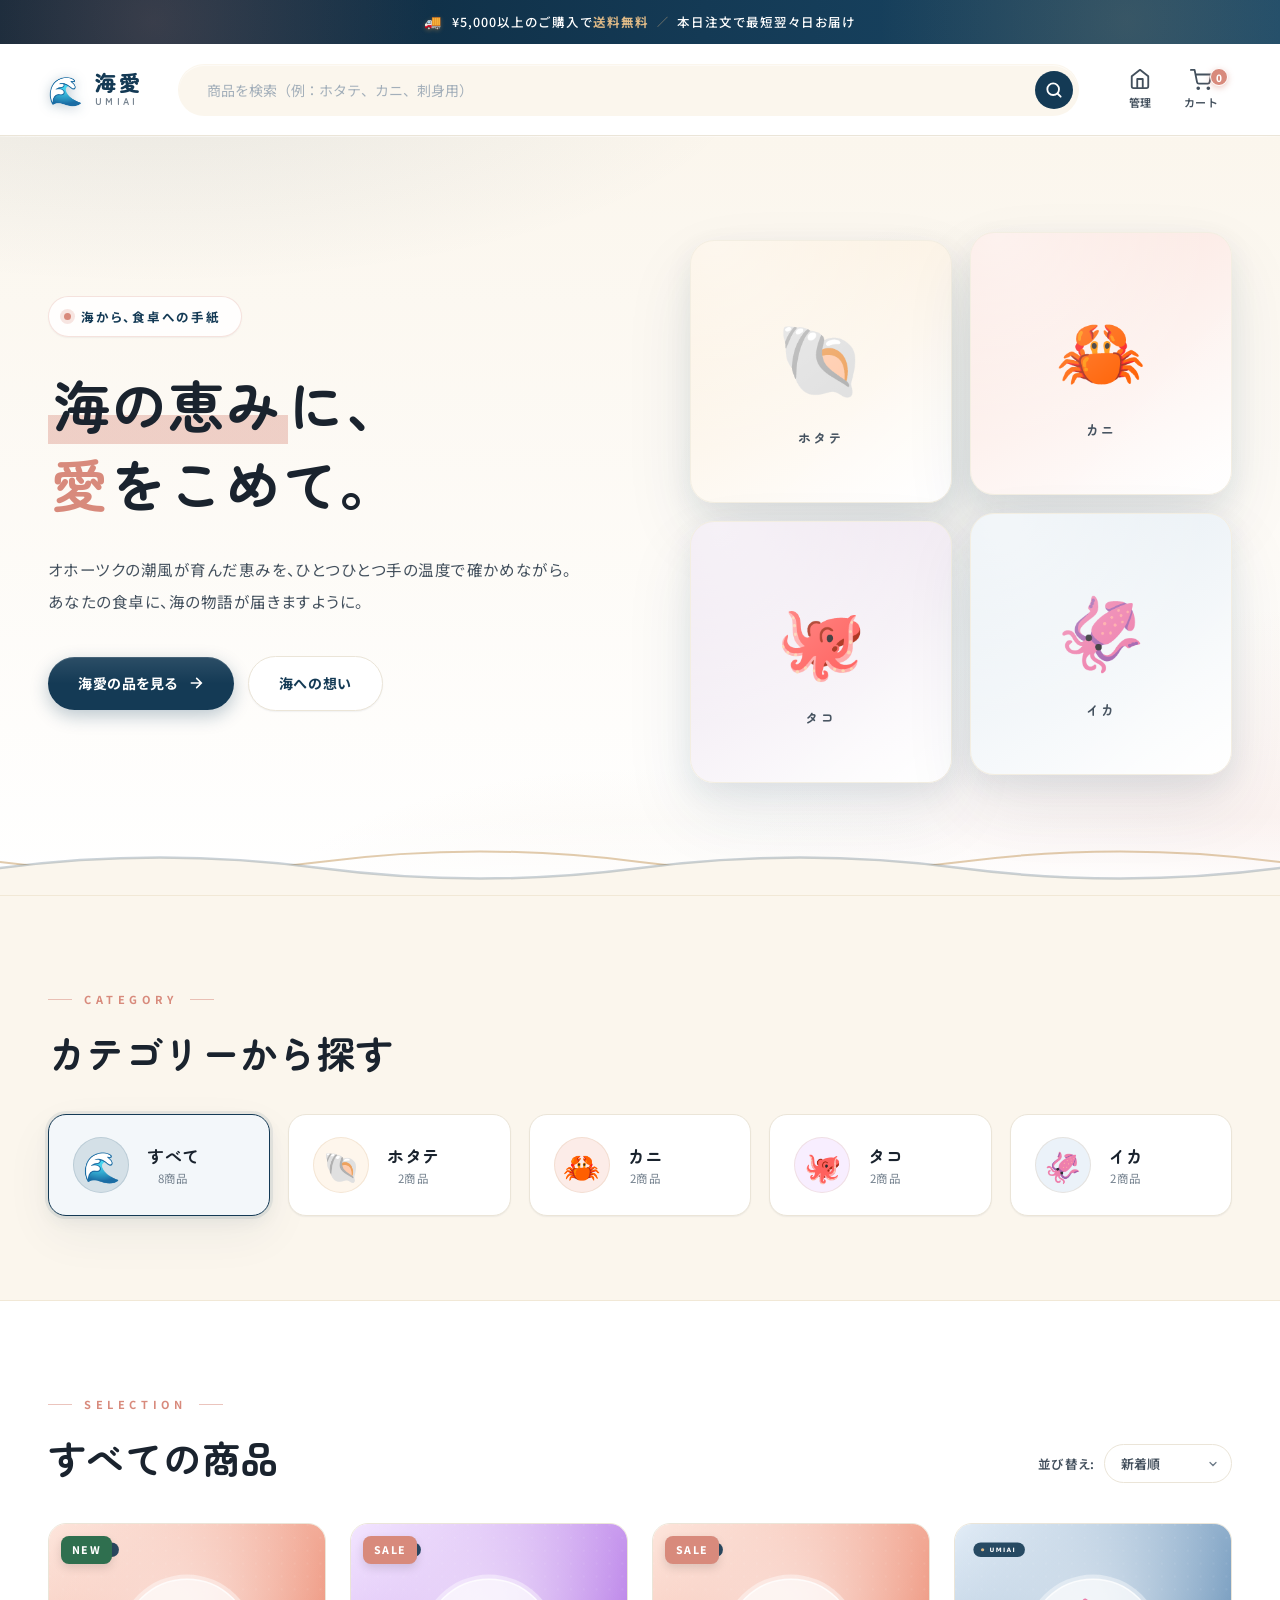
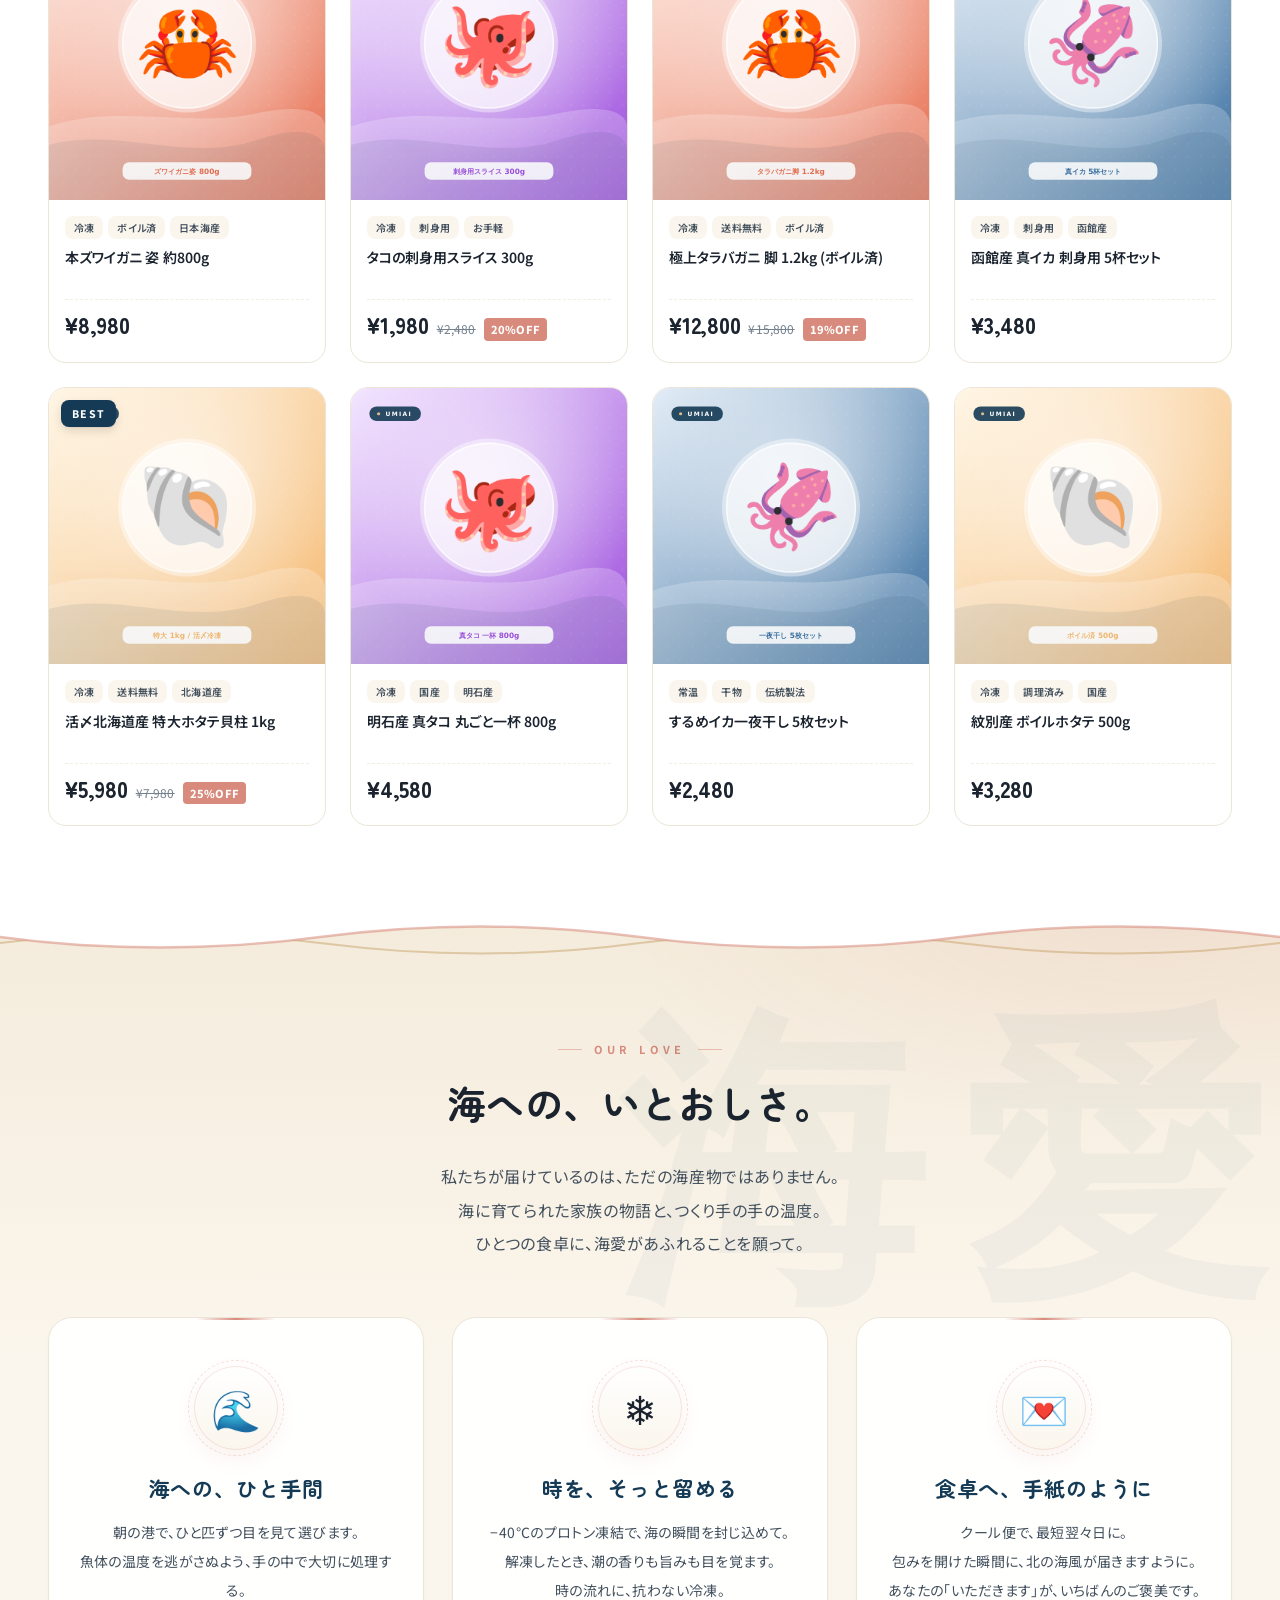
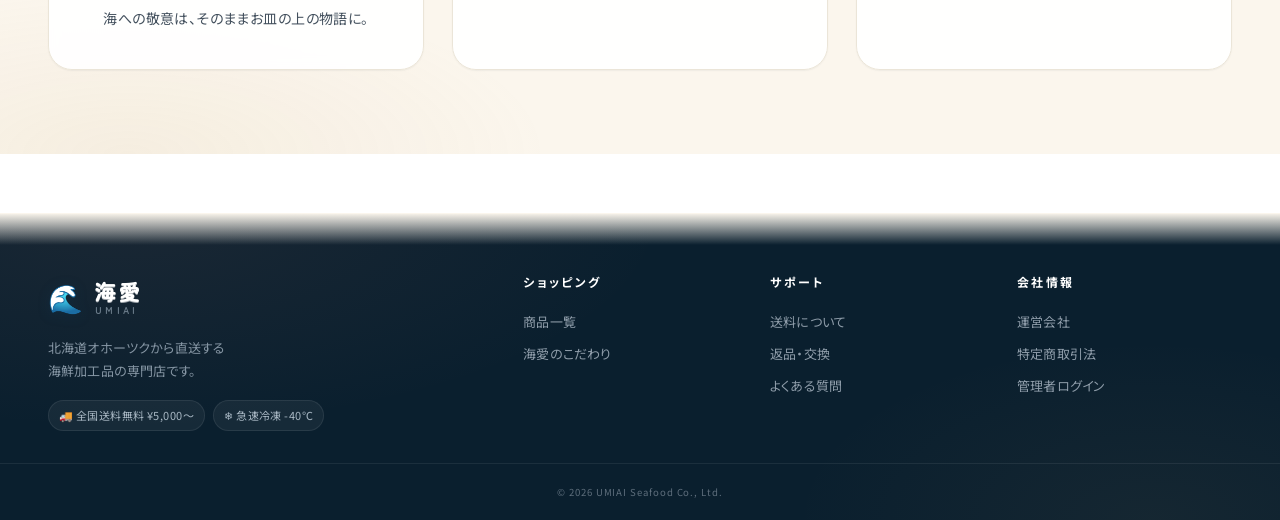
==== commit 8fc39cab: "fix: 波ディバイダーの表示崩れを修正（塗り重なりの段差を解消） - 奥の波を「塗り」から「線(stroke)」へ変更し、手前の塗りと交差した際にできる   硬い段差エッジを解消 - 手前=和紙/白" ====
--- a/index.html
+++ b/index.html
@@ -71,7 +71,7 @@
       </div>
     </div>
     <div class="wave-divider wave-divider-hero" aria-hidden="true">
-      <svg class="wave wave-back" viewBox="0 0 2880 64" preserveAspectRatio="none"><path d="M0,33 C240,47 480,47 720,33 C960,18 1200,18 1440,33 C1680,47 1920,47 2160,33 C2400,18 2640,18 2880,33 L2880,64 L0,64 Z"/></svg>
+      <svg class="wave wave-back" viewBox="0 0 2880 64" preserveAspectRatio="none"><path fill="none" d="M0,30 C240,44 480,44 720,30 C960,16 1200,16 1440,30 C1680,44 1920,44 2160,30 C2400,16 2640,16 2880,30"/></svg>
       <svg class="wave wave-front" viewBox="0 0 2880 64" preserveAspectRatio="none"><path d="M0,36 C240,22 480,22 720,36 C960,50 1200,50 1440,36 C1680,22 1920,22 2160,36 C2400,50 2640,50 2880,36 L2880,64 L0,64 Z"/></svg>
       <svg class="wave wave-line" viewBox="0 0 2880 64" preserveAspectRatio="none"><path fill="none" d="M0,36 C240,22 480,22 720,36 C960,50 1200,50 1440,36 C1680,22 1920,22 2160,36 C2400,50 2640,50 2880,36"/></svg>
     </div>
@@ -118,7 +118,7 @@
   <!-- ======= STORY ======= -->
   <section class="story" id="story">
     <div class="wave-divider wave-divider-story" aria-hidden="true">
-      <svg class="wave wave-back" viewBox="0 0 2880 64" preserveAspectRatio="none"><path d="M0,33 C240,47 480,47 720,33 C960,18 1200,18 1440,33 C1680,47 1920,47 2160,33 C2400,18 2640,18 2880,33 L2880,64 L0,64 Z"/></svg>
+      <svg class="wave wave-back" viewBox="0 0 2880 64" preserveAspectRatio="none"><path fill="none" d="M0,30 C240,44 480,44 720,30 C960,16 1200,16 1440,30 C1680,44 1920,44 2160,30 C2400,16 2640,16 2880,30"/></svg>
       <svg class="wave wave-front" viewBox="0 0 2880 64" preserveAspectRatio="none"><path d="M0,36 C240,22 480,22 720,36 C960,50 1200,50 1440,36 C1680,22 1920,22 2160,36 C2400,50 2640,50 2880,36 L2880,64 L0,64 Z"/></svg>
       <svg class="wave wave-line" viewBox="0 0 2880 64" preserveAspectRatio="none"><path fill="none" d="M0,36 C240,22 480,22 720,36 C960,50 1200,50 1440,36 C1680,22 1920,22 2160,36 C2400,50 2640,50 2880,36"/></svg>
     </div>
--- a/css/style.css
+++ b/css/style.css
@@ -282,22 +282,26 @@
 .wave-divider .wave-front { animation: wave-drift 13s linear infinite; }
 .wave-divider .wave-line  { animation: wave-drift 13s linear infinite; } /* same phase → rides the front crest */
 .wave-divider .wave-back  { animation: wave-drift 21s linear infinite reverse; }
-.wave-divider .wave-line path {
+/* front = solid bridge fill; line & back = thin ripple strokes (no fills crossing → no hard edges) */
+.wave-divider .wave-line path,
+.wave-divider .wave-back path {
   fill: none;
-  stroke-width: 2.5;
   vector-effect: non-scaling-stroke; /* keep stroke even despite horizontal stretch */
-}
+  stroke-linecap: round;
+}
+.wave-divider .wave-line path { stroke-width: 2.5; }
+.wave-divider .wave-back path { stroke-width: 2; }
 
 .wave-divider-hero { bottom: -1px; z-index: 1; }
 .wave-divider-hero .wave-front path { fill: var(--c-paper); }
-.wave-divider-hero .wave-back  path { fill: rgba(200, 161, 107, .45); }
-.wave-divider-hero .wave-line  path { stroke: rgba(20, 58, 85, .20); }
+.wave-divider-hero .wave-line  path { stroke: rgba(20, 58, 85, .22); }
+.wave-divider-hero .wave-back  path { stroke: rgba(200, 161, 107, .55); }
 
 /* story: flipped vertically so it fills upward into the white product section */
 .wave-divider-story { top: -1px; z-index: 0; transform: scaleY(-1); }
 .wave-divider-story .wave-front path { fill: #ffffff; }
-.wave-divider-story .wave-back  path { fill: rgba(216, 138, 124, .42); }
 .wave-divider-story .wave-line  path { stroke: rgba(216, 138, 124, .55); }
+.wave-divider-story .wave-back  path { stroke: rgba(200, 161, 107, .50); }
 
 @keyframes wave-drift {
   from { transform: translateX(0); }
